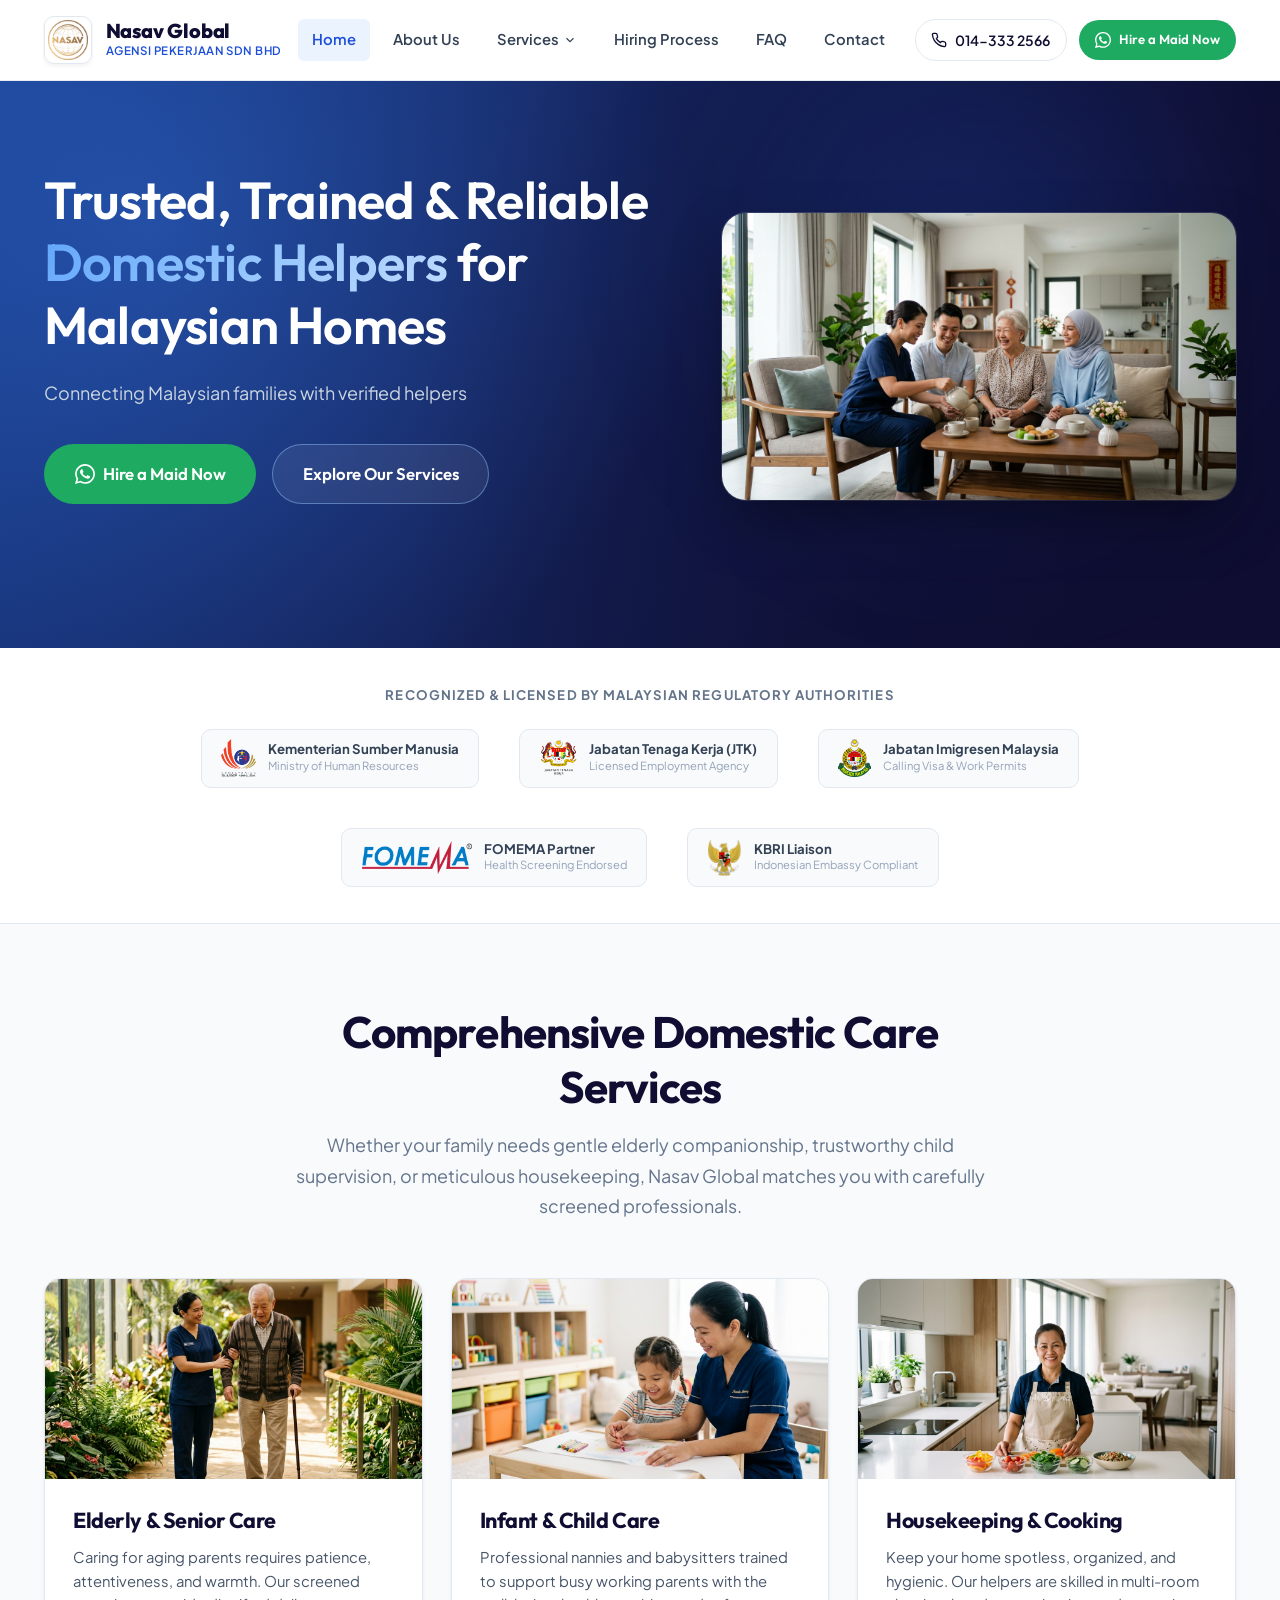
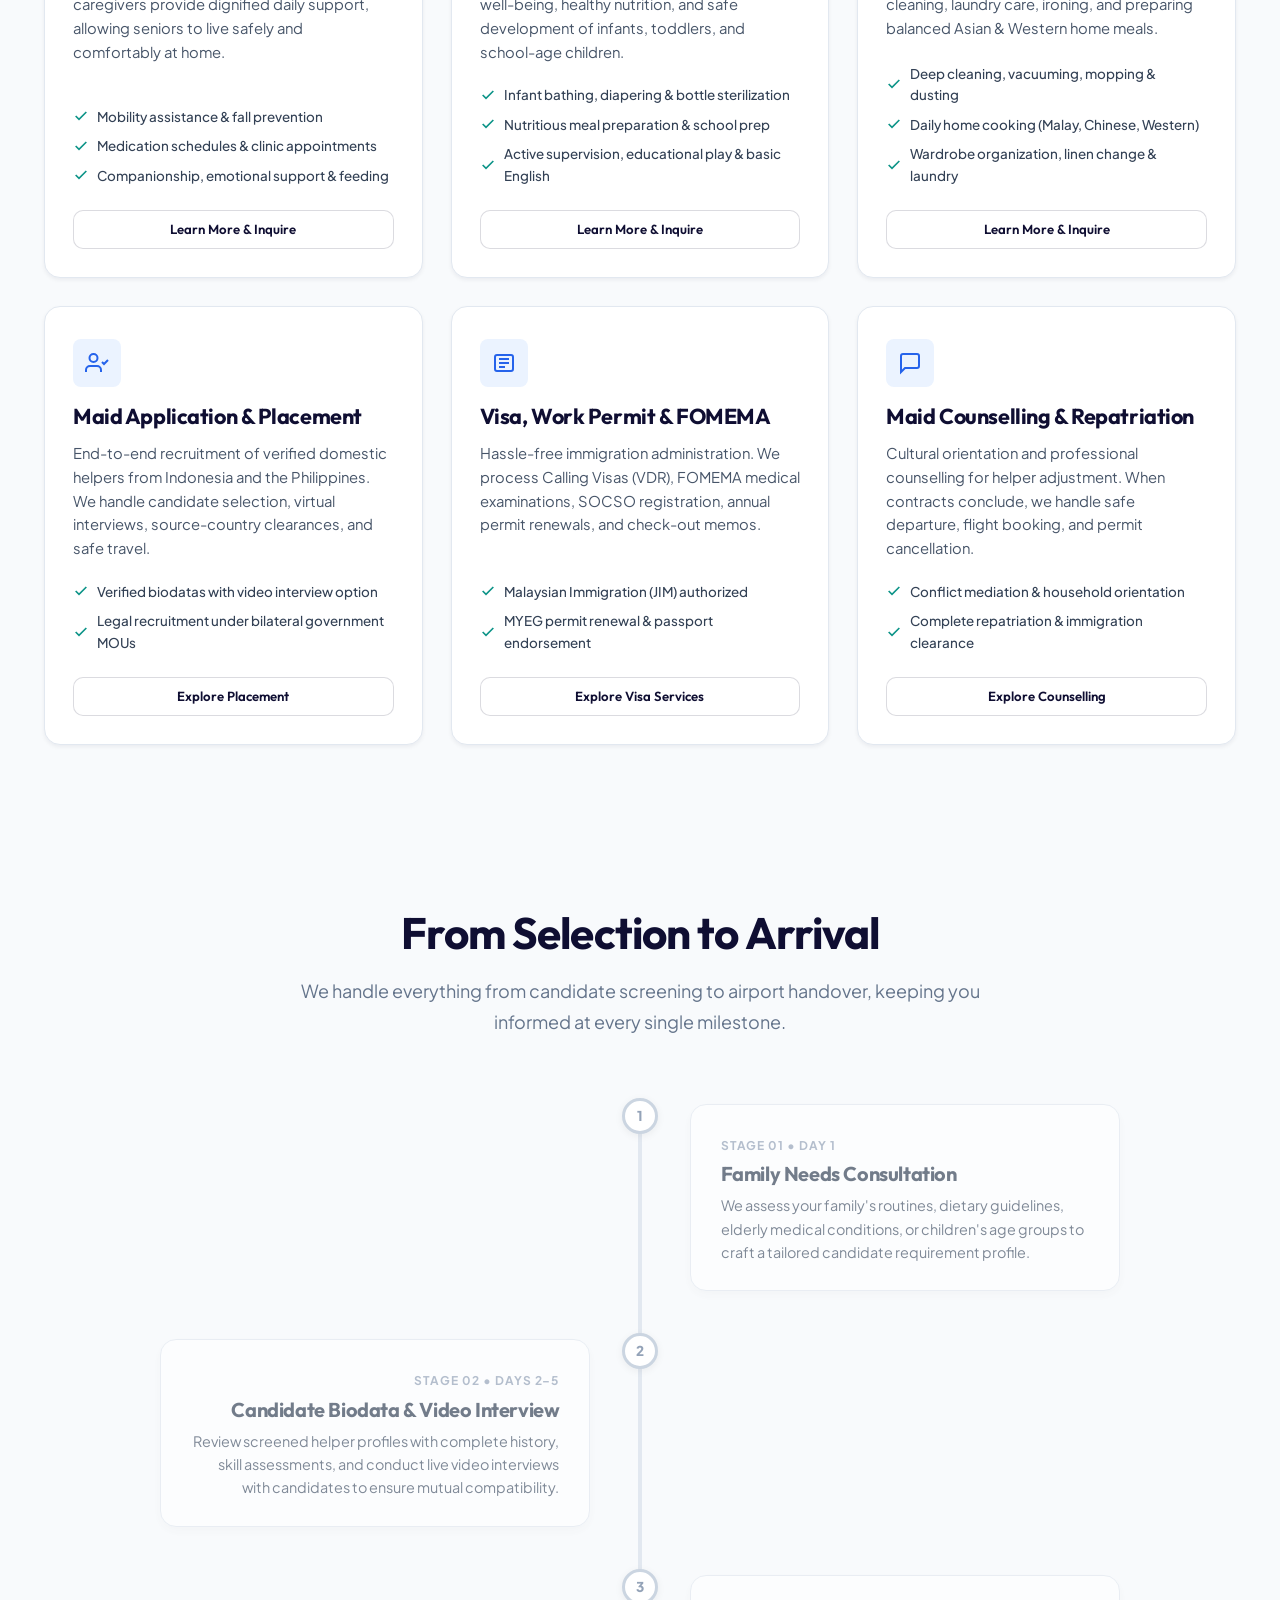
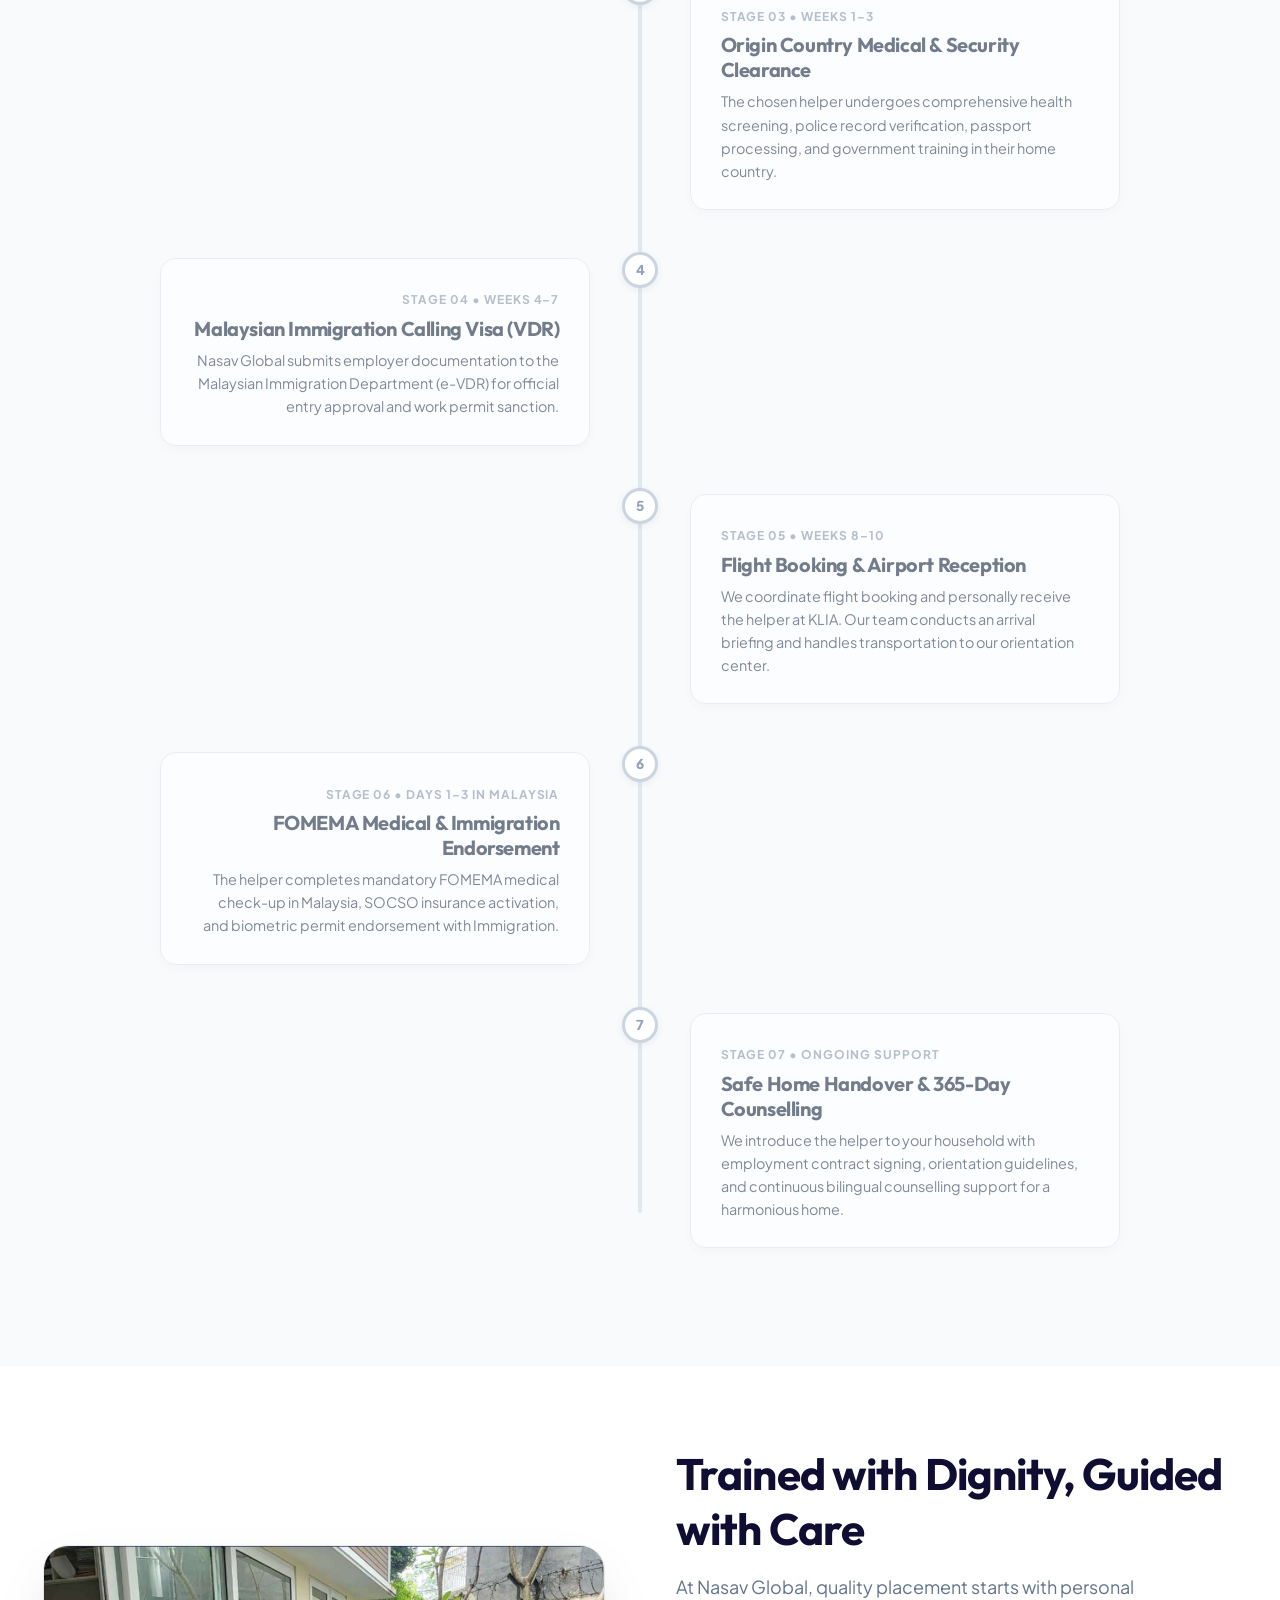
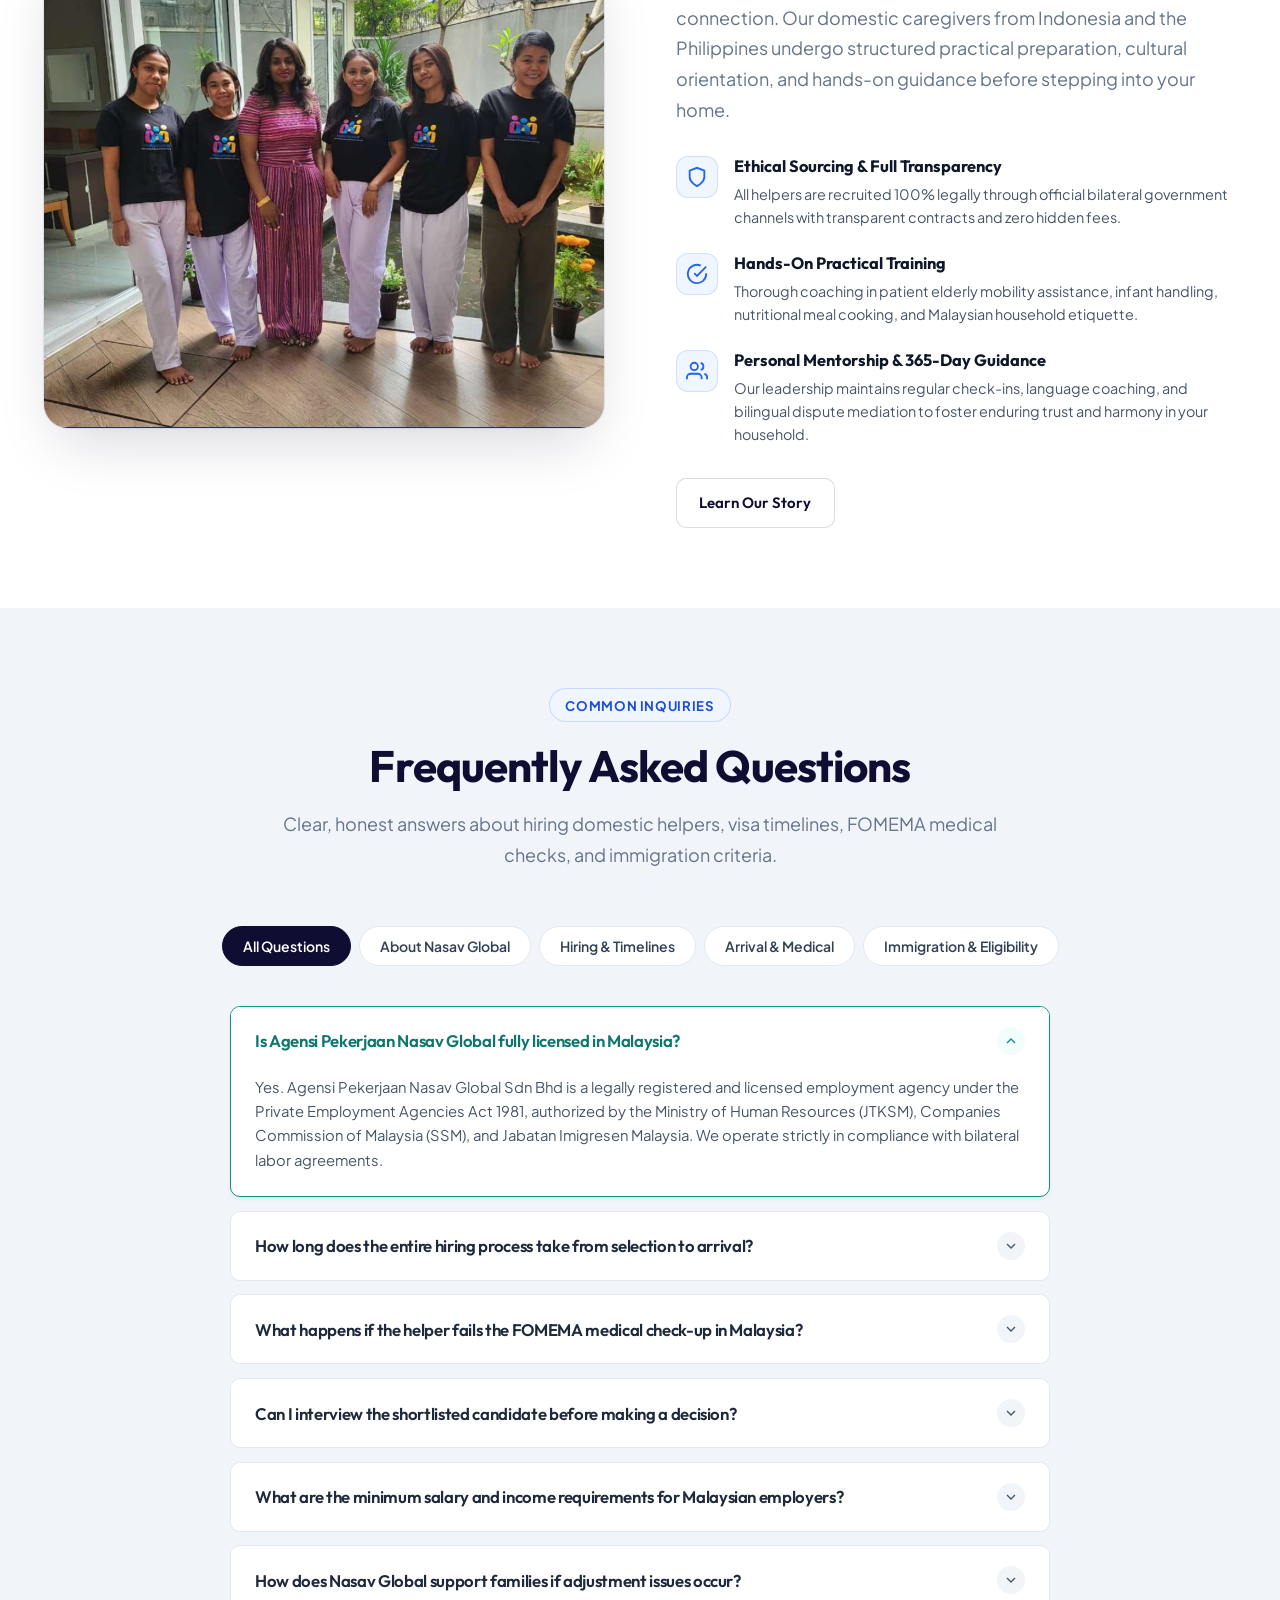
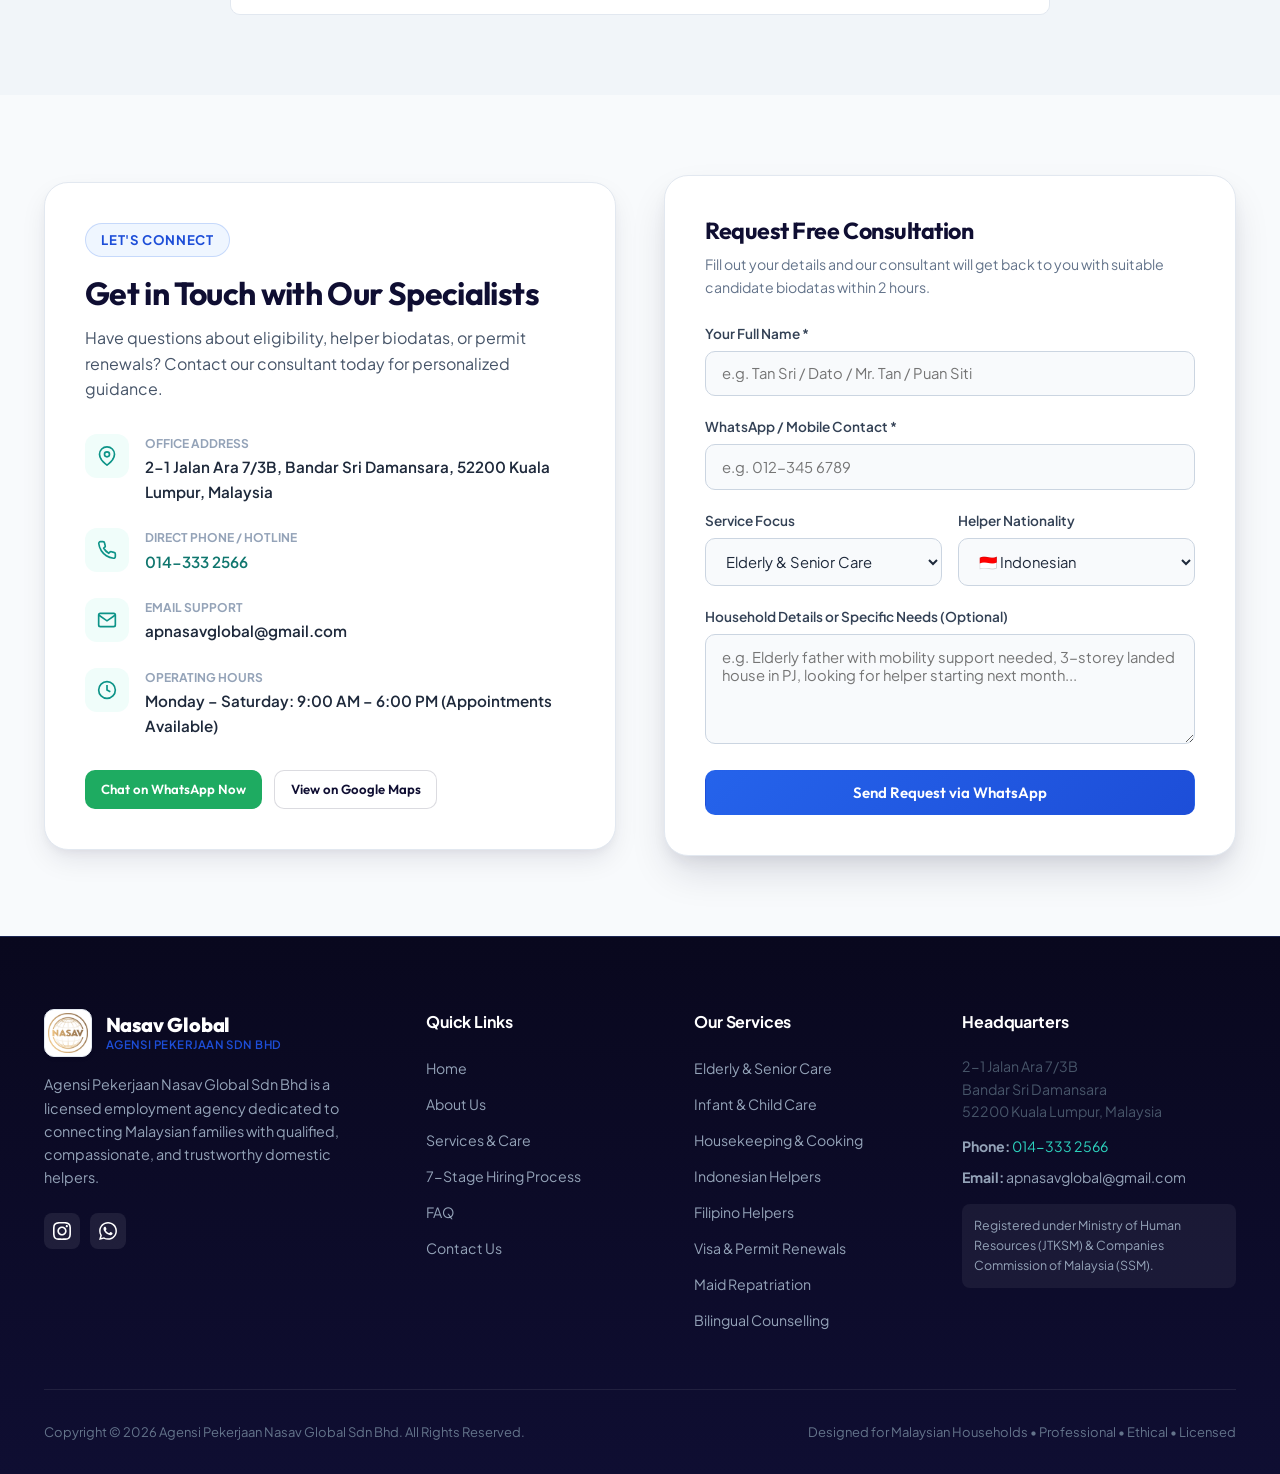
==== index.html @ a8ced011 "Update navbar hover state to light blue and remove quick finder widget" ====
<!DOCTYPE html>
<html lang="en">
<head>
  <meta charset="UTF-8">
  <meta name="viewport" content="width=device-width, initial-scale=1.0">
  <title>Agensi Pekerjaan Nasav Global | Licensed Maid & Domestic Care Agency Malaysia</title>
  <meta name="description" content="Agensi Pekerjaan Nasav Global Sdn Bhd is a licensed Malaysian employment agency connecting homes with vetted, trained Indonesian and Filipino domestic helpers. Specializing in elderly care, childcare, housekeeping, and complete immigration permits.">
  <meta name="keywords" content="maid agency malaysia, agensi pekerjaan kuala lumpur, hire maid malaysia, indonesian maid, filipino helper, elderly care maid, childcare nanny malaysia, fomema maid permit">
  <meta property="og:title" content="Agensi Pekerjaan Nasav Global | Licensed Domestic Helper Agency">
  <meta property="og:description" content="Connecting Malaysian families with trusted, vetted & caring domestic helpers. JTK & Immigration approved.">
  <meta property="og:image" content="assets/images/hero-caregiver.jpg">
  <meta property="og:type" content="website">
  
  <link rel="icon" type="image/png" href="assets/logos/favicon.png">
  <link rel="stylesheet" href="assets/css/styles.css">
</head>
<body>

  <!-- Main Navbar -->
  <header class="navbar-wrapper">
    <div class="container navbar">
      <a href="index.html" class="brand-logo" id="brandLogo">
        <img src="assets/logos/nasav-logo.png" alt="Agensi Pekerjaan Nasav Global Logo" class="brand-logo-img">
        <div class="brand-text">
          <span class="brand-name">Nasav Global</span>
          <span class="brand-sub">Agensi Pekerjaan Sdn Bhd</span>
        </div>
      </a>

      <!-- Desktop Nav Menu -->
      <nav>
        <ul class="nav-menu">
          <li><a href="index.html" class="nav-link active">Home</a></li>
          <li><a href="about.html" class="nav-link">About Us</a></li>
          <li class="nav-dropdown">
            <a href="services.html" class="nav-link">
              Services
              <svg width="14" height="14" viewBox="0 0 24 24" fill="none" stroke="currentColor" stroke-width="2"><path d="M6 9l6 6 6-6"/></svg>
            </a>
            <div class="dropdown-menu">
              <a href="services.html#elderly" class="dropdown-item">
                <div class="dropdown-icon-box">
                  <svg width="18" height="18" viewBox="0 0 24 24" fill="none" stroke="currentColor" stroke-width="2"><path d="M12 21.35l-1.45-1.32C5.4 15.36 2 12.28 2 8.5 2 5.42 4.42 3 7.5 3c1.74 0 3.41.81 4.5 2.09C13.09 3.81 14.76 3 16.5 3 19.58 3 22 5.42 22 8.5c0 3.78-3.4 6.86-8.55 11.54L12 21.35z"/></svg>
                </div>
                <div>
                  <div class="dropdown-title">Elderly & Senior Care</div>
                  <div class="dropdown-desc">Mobility support, medication reminders & companionship</div>
                </div>
              </a>
              <a href="services.html#childcare" class="dropdown-item">
                <div class="dropdown-icon-box">
                  <svg width="18" height="18" viewBox="0 0 24 24" fill="none" stroke="currentColor" stroke-width="2"><circle cx="12" cy="7" r="4"/><path d="M5.5 21v-2a6.5 6.5 0 0113 0v2"/></svg>
                </div>
                <div>
                  <div class="dropdown-title">Infant & Child Care</div>
                  <div class="dropdown-desc">Patient nannies, feeding routines & educational play</div>
                </div>
              </a>
              <a href="services.html#maid-placement" class="dropdown-item">
                <div class="dropdown-icon-box">
                  <svg width="18" height="18" viewBox="0 0 24 24" fill="none" stroke="currentColor" stroke-width="2"><path d="M3 9l9-7 9 7v11a2 2 0 01-2 2H5a2 2 0 01-2-2z"/><polyline points="9 22 9 12 15 12 15 22"/></svg>
                </div>
                <div>
                  <div class="dropdown-title">Domestic Helper Placement</div>
                  <div class="dropdown-desc">Trained Indonesian 🇮🇩 & Filipino 🇵🇭 helpers</div>
                </div>
              </a>
              <a href="services.html#housekeeping" class="dropdown-item">
                <div class="dropdown-icon-box">
                  <svg width="18" height="18" viewBox="0 0 24 24" fill="none" stroke="currentColor" stroke-width="2"><rect x="3" y="3" width="18" height="18" rx="2" ry="2"/><line x1="9" y1="3" x2="9" y2="21"/></svg>
                </div>
                <div>
                  <div class="dropdown-title">General Housekeeping & Cooking</div>
                  <div class="dropdown-desc">Home hygiene, meal preparation & daily upkeep</div>
                </div>
              </a>
              <a href="services.html#permits" class="dropdown-item">
                <div class="dropdown-icon-box">
                  <svg width="18" height="18" viewBox="0 0 24 24" fill="none" stroke="currentColor" stroke-width="2"><path d="M14 2H6a2 2 0 00-2 2v16a2 2 0 002 2h12a2 2 0 002-2V8z"/><polyline points="14 2 14 8 20 8"/><line x1="16" y1="13" x2="8" y2="13"/><line x1="16" y1="17" x2="8" y2="17"/></svg>
                </div>
                <div>
                  <div class="dropdown-title">Visa, Work Permit & FOMEMA</div>
                  <div class="dropdown-desc">Full legal processing, permit renewals & MYEG</div>
                </div>
              </a>
              <a href="services.html#repatriation" class="dropdown-item">
                <div class="dropdown-icon-box">
                  <svg width="18" height="18" viewBox="0 0 24 24" fill="none" stroke="currentColor" stroke-width="2"><circle cx="12" cy="12" r="10"/><path d="M8 12h8"/><path d="M12 8l4 4-4 4"/></svg>
                </div>
                <div>
                  <div class="dropdown-title">Counselling & Repatriation</div>
                  <div class="dropdown-desc">Home conflict resolution, departure & airport clearance</div>
                </div>
              </a>
            </div>
          </li>
          <li><a href="index.html#timelineSection" class="nav-link">Hiring Process</a></li>
          <li><a href="faq.html" class="nav-link">FAQ</a></li>
          <li><a href="contact.html" class="nav-link">Contact</a></li>
        </ul>
      </nav>

      <!-- Action Buttons -->
      <div class="navbar-actions">
        <a href="tel:014-3332566" class="phone-quick-btn">
          <svg width="16" height="16" viewBox="0 0 24 24" fill="none" stroke="currentColor" stroke-width="2"><path d="M22 16.92v3a2 2 0 01-2.18 2 19.79 19.79 0 01-8.63-3.07 19.5 19.5 0 01-6-6 19.79 19.79 0 01-3.07-8.67A2 2 0 014.11 2h3a2 2 0 012 1.72 12.84 12.84 0 00.7 2.81 2 2 0 01-.45 2.11L8.09 9.91a16 16 0 006 6l1.27-1.27a2 2 0 012.11-.45 12.84 12.84 0 002.81.7A2 2 0 0122 16.92z"/></svg>
          <span>014-333 2566</span>
        </a>
        <a href="https://wa.me/60143332566?text=Hello%20Nasav%20Global,%20I%20would%20like%20to%20inquire%20about%20hiring%20a%20domestic%20helper" target="_blank" class="btn btn-whatsapp btn-sm btn-pill" id="navHireBtn">
          <svg width="16" height="16" fill="currentColor" viewBox="0 0 24 24"><path d="M.057 24l1.687-6.163c-1.041-1.804-1.588-3.849-1.587-5.946.003-6.556 5.338-11.891 11.893-11.891 3.181.001 6.167 1.24 8.413 3.488 2.245 2.248 3.481 5.236 3.48 8.414-.003 6.557-5.338 11.892-11.893 11.892-1.99-.001-3.951-.5-5.688-1.448l-6.305 1.654zm6.597-3.807c1.676.995 3.276 1.591 5.392 1.592 5.448 0 9.886-4.434 9.889-9.885.002-5.462-4.415-9.89-9.881-9.892-5.452 0-9.887 4.434-9.889 9.884-.001 2.225.651 3.891 1.746 5.634l-.999 3.648 3.742-.981zm11.387-5.464c-.074-.124-.272-.198-.57-.347-.297-.149-1.758-.868-2.031-.967-.272-.099-.47-.149-.669.149-.198.297-.768.967-.941 1.165-.173.198-.347.223-.644.074-.297-.149-1.255-.462-2.39-1.475-.883-.788-1.48-1.761-1.653-2.059-.173-.297-.018-.458.13-.606.134-.133.297-.347.446-.521.151-.172.2-.296.3-.495.099-.198.05-.372-.025-.521-.075-.148-.669-1.611-.916-2.206-.242-.579-.487-.501-.669-.51l-.57-.01c-.198 0-.52.074-.792.372s-1.04 1.016-1.04 2.479 1.065 2.876 1.213 3.074c.149.198 2.095 3.2 5.076 4.487.709.306 1.263.489 1.694.626.712.226 1.36.194 1.872.118.571-.085 1.758-.719 2.006-1.413.248-.695.248-1.29.173-1.414z"/></svg>
          <span>Hire a Maid Now</span>
        </a>
        <button class="mobile-toggle" id="mobileToggleBtn" aria-label="Toggle navigation menu">
          <svg width="22" height="22" viewBox="0 0 24 24" fill="none" stroke="currentColor" stroke-width="2"><line x1="3" y1="12" x2="21" y2="12"></line><line x1="3" y1="6" x2="21" y2="6"></line><line x1="3" y1="18" x2="21" y2="18"></line></svg>
        </button>
      </div>
    </div>
  </header>

  <!-- Mobile Drawer Navigation -->
  <div class="modal-overlay" id="mobileNav">
    <div class="modal-content" style="max-width: 320px; height: 100vh; max-height: 100vh; border-radius: 0; margin-left: auto; padding: 1.5rem;">
      <div style="display: flex; justify-content: space-between; align-items: center; margin-bottom: 2rem;">
        <div class="brand-text">
          <span class="brand-name">Nasav Global</span>
          <span class="brand-sub">Licensed Maid Agency</span>
        </div>
        <button class="modal-close" id="mobileNavClose">&times;</button>
      </div>
      <ul style="list-style: none; display: flex; flex-direction: column; gap: 1rem; font-size: 1.05rem; font-weight: 600;">
        <li><a href="index.html" style="color: var(--primary-navy);">Home</a></li>
        <li><a href="about.html">About Us</a></li>
        <li><a href="services.html">Services & Specialities</a></li>
        <li><a href="#timelineSection">7-Stage Hiring Process</a></li>
        <li><a href="faq.html">FAQ Knowledge Base</a></li>
        <li><a href="contact.html">Contact Us</a></li>
      </ul>
      <div style="margin-top: 2.5rem; display: flex; flex-direction: column; gap: 0.75rem;">
        <a href="https://wa.me/60143332566" target="_blank" class="btn btn-whatsapp" style="width: 100%;">
          Chat on WhatsApp
        </a>
        <a href="tel:0143332566" class="btn btn-secondary" style="width: 100%;">
          Call: 014-333 2566
        </a>
      </div>
    </div>
  </div>

  <main>
    <!-- Hero Section -->
    <section class="hero">
      <div class="hero-glow"></div>
      <div class="container hero-grid">
        <div class="hero-content">
          <h1 class="hero-title">
            Trusted, Trained & Reliable <span class="highlight">Domestic Helpers</span> for Malaysian Homes
          </h1>

          <p class="hero-desc">
            Connecting Malaysian families with verified helpers
          </p>

          <div class="hero-cta-group">
            <a href="https://wa.me/60143332566?text=Hello%2C%20I%20am%20interested%20in%20hiring%20a%20maid%20through%20Nasav%20Global!" target="_blank" class="btn btn-whatsapp btn-lg btn-pill" id="heroHireBtn">
              <svg width="20" height="20" fill="currentColor" viewBox="0 0 24 24"><path d="M.057 24l1.687-6.163c-1.041-1.804-1.588-3.849-1.587-5.946.003-6.556 5.338-11.891 11.893-11.891 3.181.001 6.167 1.24 8.413 3.488 2.245 2.248 3.481 5.236 3.48 8.414-.003 6.557-5.338 11.892-11.893 11.892-1.99-.001-3.951-.5-5.688-1.448l-6.305 1.654zm6.597-3.807c1.676.995 3.276 1.591 5.392 1.592 5.448 0 9.886-4.434 9.889-9.885.002-5.462-4.415-9.89-9.881-9.892-5.452 0-9.887 4.434-9.889 9.884-.001 2.225.651 3.891 1.746 5.634l-.999 3.648 3.742-.981zm11.387-5.464c-.074-.124-.272-.198-.57-.347-.297-.149-1.758-.868-2.031-.967-.272-.099-.47-.149-.669.149-.198.297-.768.967-.941 1.165-.173.198-.347.223-.644.074-.297-.149-1.255-.462-2.39-1.475-.883-.788-1.48-1.761-1.653-2.059-.173-.297-.018-.458.13-.606.134-.133.297-.347.446-.521.151-.172.2-.296.3-.495.099-.198.05-.372-.025-.521-.075-.148-.669-1.611-.916-2.206-.242-.579-.487-.501-.669-.51l-.57-.01c-.198 0-.52.074-.792.372s-1.04 1.016-1.04 2.479 1.065 2.876 1.213 3.074c.149.198 2.095 3.2 5.076 4.487.709.306 1.263.489 1.694.626.712.226 1.36.194 1.872.118.571-.085 1.758-.719 2.006-1.413.248-.695.248-1.29.173-1.414z"/></svg>
              <span>Hire a Maid Now</span>
            </a>
            <a href="#servicesSection" class="btn btn-outline-white btn-lg btn-pill">
              Explore Our Services
            </a>
          </div>


        </div>

        <!-- Hero Visual Media -->
        <div class="hero-visual-card">

          <!-- Main Hero Image -->
          <div class="hero-image-wrapper">
            <img src="assets/images/hero-caregiver.jpg" alt="Compassionate Caregiver with Family in Malaysia" loading="eager">
          </div>

        </div>
      </div>
    </section>



    <!-- Official Licenses & Government Accreditations Trust Bar -->
    <section class="trust-bar">
      <div class="container">
        <div class="trust-title">Recognized & Licensed by Malaysian Regulatory Authorities</div>
        <div class="trust-logos">
          <div class="trust-logo-card">
            <img src="assets/logos/ksm.png" alt="Kementerian Sumber Manusia Malaysia">
            <div>
              <div class="trust-logo-label">Kementerian Sumber Manusia</div>
              <div class="trust-logo-sub">Ministry of Human Resources</div>
            </div>
          </div>

          <div class="trust-logo-card">
            <img src="assets/logos/jtk-labour.png" alt="Jabatan Tenaga Kerja Semenanjung Malaysia">
            <div>
              <div class="trust-logo-label">Jabatan Tenaga Kerja (JTK)</div>
              <div class="trust-logo-sub">Licensed Employment Agency</div>
            </div>
          </div>

          <div class="trust-logo-card">
            <img src="assets/logos/immigration.png" alt="Jabatan Imigresen Malaysia">
            <div>
              <div class="trust-logo-label">Jabatan Imigresen Malaysia</div>
              <div class="trust-logo-sub">Calling Visa & Work Permits</div>
            </div>
          </div>

          <div class="trust-logo-card">
            <img src="assets/logos/fomema.png" alt="FOMEMA Medical Screening">
            <div>
              <div class="trust-logo-label">FOMEMA Partner</div>
              <div class="trust-logo-sub">Health Screening Endorsed</div>
            </div>
          </div>

          <div class="trust-logo-card">
            <img src="assets/logos/indonesia-embassy.png" alt="Kedutaan Besar Republik Indonesia KBRI">
            <div>
              <div class="trust-logo-label">KBRI Liaison</div>
              <div class="trust-logo-sub">Indonesian Embassy Compliant</div>
            </div>
          </div>
        </div>
      </div>
    </section>

    <!-- Services Section -->
    <section class="section" id="servicesSection">
      <div class="container">
        <div class="section-header">
          <h2 class="section-title">Comprehensive Domestic Care Services</h2>
          <p class="section-subtitle">
            Whether your family needs gentle elderly companionship, trustworthy child supervision, or meticulous housekeeping, Nasav Global matches you with carefully screened professionals.
          </p>
        </div>

        <div class="services-grid">
          <!-- Service 1: Elderly Care -->
          <div class="service-card">
            <div class="service-card-media">
              <img src="assets/images/service-elderly.jpg" alt="Elderly and Senior Care in Malaysia" loading="lazy">
            </div>
            <div class="service-card-body">
              <h3 class="service-card-title">Elderly & Senior Care</h3>
              <p class="service-card-text">
                Caring for aging parents requires patience, attentiveness, and warmth. Our screened caregivers provide dignified daily support, allowing seniors to live safely and comfortably at home.
              </p>
              <ul class="service-checklist">
                <li class="service-check-item">
                  <svg viewBox="0 0 24 24" fill="none" stroke="currentColor" stroke-width="2.5"><polyline points="20 6 9 17 4 12"/></svg>
                  Mobility assistance & fall prevention
                </li>
                <li class="service-check-item">
                  <svg viewBox="0 0 24 24" fill="none" stroke="currentColor" stroke-width="2.5"><polyline points="20 6 9 17 4 12"/></svg>
                  Medication schedules & clinic appointments
                </li>
                <li class="service-check-item">
                  <svg viewBox="0 0 24 24" fill="none" stroke="currentColor" stroke-width="2.5"><polyline points="20 6 9 17 4 12"/></svg>
                  Companionship, emotional support & feeding
                </li>
              </ul>
              <a href="services.html#elderly" class="btn btn-secondary btn-sm" style="margin-top: auto;">Learn More & Inquire</a>
            </div>
          </div>

          <!-- Service 2: Child Care -->
          <div class="service-card">
            <div class="service-card-media">
              <img src="assets/images/service-childcare.jpg" alt="Child Care and Nanny Services" loading="lazy">
            </div>
            <div class="service-card-body">
              <h3 class="service-card-title">Infant & Child Care</h3>
              <p class="service-card-text">
                Professional nannies and babysitters trained to support busy working parents with the well-being, healthy nutrition, and safe development of infants, toddlers, and school-age children.
              </p>
              <ul class="service-checklist">
                <li class="service-check-item">
                  <svg viewBox="0 0 24 24" fill="none" stroke="currentColor" stroke-width="2.5"><polyline points="20 6 9 17 4 12"/></svg>
                  Infant bathing, diapering & bottle sterilization
                </li>
                <li class="service-check-item">
                  <svg viewBox="0 0 24 24" fill="none" stroke="currentColor" stroke-width="2.5"><polyline points="20 6 9 17 4 12"/></svg>
                  Nutritious meal preparation & school prep
                </li>
                <li class="service-check-item">
                  <svg viewBox="0 0 24 24" fill="none" stroke="currentColor" stroke-width="2.5"><polyline points="20 6 9 17 4 12"/></svg>
                  Active supervision, educational play & basic English
                </li>
              </ul>
              <a href="services.html#childcare" class="btn btn-secondary btn-sm" style="margin-top: auto;">Learn More & Inquire</a>
            </div>
          </div>

          <!-- Service 3: Housekeeping & Cooking -->
          <div class="service-card">
            <div class="service-card-media">
              <img src="assets/images/service-housekeeping.jpg" alt="Housekeeping and Cooking Services" loading="lazy">
            </div>
            <div class="service-card-body">
              <h3 class="service-card-title">Housekeeping & Cooking</h3>
              <p class="service-card-text">
                Keep your home spotless, organized, and hygienic. Our helpers are skilled in multi-room cleaning, laundry care, ironing, and preparing balanced Asian & Western home meals.
              </p>
              <ul class="service-checklist">
                <li class="service-check-item">
                  <svg viewBox="0 0 24 24" fill="none" stroke="currentColor" stroke-width="2.5"><polyline points="20 6 9 17 4 12"/></svg>
                  Deep cleaning, vacuuming, mopping & dusting
                </li>
                <li class="service-check-item">
                  <svg viewBox="0 0 24 24" fill="none" stroke="currentColor" stroke-width="2.5"><polyline points="20 6 9 17 4 12"/></svg>
                  Daily home cooking (Malay, Chinese, Western)
                </li>
                <li class="service-check-item">
                  <svg viewBox="0 0 24 24" fill="none" stroke="currentColor" stroke-width="2.5"><polyline points="20 6 9 17 4 12"/></svg>
                  Wardrobe organization, linen change & laundry
                </li>
              </ul>
              <a href="services.html#housekeeping" class="btn btn-secondary btn-sm" style="margin-top: auto;">Learn More & Inquire</a>
            </div>
          </div>

          <!-- Service 4: Application & Placement -->
          <div class="service-card">
            <div class="service-card-body" style="padding-top: 2rem;">
              <div class="dropdown-icon-box" style="margin-bottom: 1rem; width: 48px; height: 48px;">
                <svg width="24" height="24" viewBox="0 0 24 24" fill="none" stroke="currentColor" stroke-width="2"><path d="M16 21v-2a4 4 0 00-4-4H5a4 4 0 00-4 4v2"/><circle cx="8.5" cy="7" r="4"/><polyline points="17 11 19 13 23 9"/></svg>
              </div>
              <h3 class="service-card-title">Maid Application & Placement</h3>
              <p class="service-card-text">
                End-to-end recruitment of verified domestic helpers from Indonesia and the Philippines. We handle candidate selection, virtual interviews, source-country clearances, and safe travel.
              </p>
              <ul class="service-checklist">
                <li class="service-check-item">
                  <svg viewBox="0 0 24 24" fill="none" stroke="currentColor" stroke-width="2.5"><polyline points="20 6 9 17 4 12"/></svg>
                  Verified biodatas with video interview option
                </li>
                <li class="service-check-item">
                  <svg viewBox="0 0 24 24" fill="none" stroke="currentColor" stroke-width="2.5"><polyline points="20 6 9 17 4 12"/></svg>
                  Legal recruitment under bilateral government MOUs
                </li>
              </ul>
              <a href="services.html#placement" class="btn btn-secondary btn-sm" style="margin-top: auto;">Explore Placement</a>
            </div>
          </div>

          <!-- Service 5: Visa & Permit Management -->
          <div class="service-card">
            <div class="service-card-body" style="padding-top: 2rem;">
              <div class="dropdown-icon-box" style="margin-bottom: 1rem; width: 48px; height: 48px;">
                <svg width="24" height="24" viewBox="0 0 24 24" fill="none" stroke="currentColor" stroke-width="2"><rect x="3" y="4" width="18" height="16" rx="2"/><path d="M7 8h10"/><path d="M7 12h10"/><path d="M7 16h6"/></svg>
              </div>
              <h3 class="service-card-title">Visa, Work Permit & FOMEMA</h3>
              <p class="service-card-text">
                Hassle-free immigration administration. We process Calling Visas (VDR), FOMEMA medical examinations, SOCSO registration, annual permit renewals, and check-out memos.
              </p>
              <ul class="service-checklist">
                <li class="service-check-item">
                  <svg viewBox="0 0 24 24" fill="none" stroke="currentColor" stroke-width="2.5"><polyline points="20 6 9 17 4 12"/></svg>
                  Malaysian Immigration (JIM) authorized
                </li>
                <li class="service-check-item">
                  <svg viewBox="0 0 24 24" fill="none" stroke="currentColor" stroke-width="2.5"><polyline points="20 6 9 17 4 12"/></svg>
                  MYEG permit renewal & passport endorsement
                </li>
              </ul>
              <a href="services.html#permits" class="btn btn-secondary btn-sm" style="margin-top: auto;">Explore Visa Services</a>
            </div>
          </div>

          <!-- Service 6: Counselling & Repatriation -->
          <div class="service-card">
            <div class="service-card-body" style="padding-top: 2rem;">
              <div class="dropdown-icon-box" style="margin-bottom: 1rem; width: 48px; height: 48px;">
                <svg width="24" height="24" viewBox="0 0 24 24" fill="none" stroke="currentColor" stroke-width="2"><path d="M21 15a2 2 0 01-2 2H7l-4 4V5a2 2 0 012-2h14a2 2 0 012 2z"/></svg>
              </div>
              <h3 class="service-card-title">Maid Counselling & Repatriation</h3>
              <p class="service-card-text">
                Cultural orientation and professional counselling for helper adjustment. When contracts conclude, we handle safe departure, flight booking, and permit cancellation.
              </p>
              <ul class="service-checklist">
                <li class="service-check-item">
                  <svg viewBox="0 0 24 24" fill="none" stroke="currentColor" stroke-width="2.5"><polyline points="20 6 9 17 4 12"/></svg>
                  Conflict mediation & household orientation
                </li>
                <li class="service-check-item">
                  <svg viewBox="0 0 24 24" fill="none" stroke="currentColor" stroke-width="2.5"><polyline points="20 6 9 17 4 12"/></svg>
                  Complete repatriation & immigration clearance
                </li>
              </ul>
              <a href="services.html#repatriation" class="btn btn-secondary btn-sm" style="margin-top: auto;">Explore Counselling</a>
            </div>
          </div>
        </div>
      </div>
    </section>

    <!-- 7-Stage Hiring Process Timeline -->
    <section class="section" id="timelineSection">
      <div class="container">
        <div class="section-header">
          <h2 class="section-title">From Selection to Arrival</h2>
          <p class="section-subtitle">
            We handle everything from candidate screening to airport handover, keeping you informed at every single milestone.
          </p>
        </div>

        <div class="timeline-container">
          <div class="timeline-track">
            <div class="timeline-progress-bar" id="timelineProgressBar"></div>
          </div>

          <!-- Step 1 -->
          <div class="timeline-step" data-stage="1">
            <div class="timeline-node">1</div>
            <div class="timeline-card">
              <div class="timeline-phase">Stage 01 • Day 1</div>
              <h3 class="timeline-title">Family Needs Consultation</h3>
              <p class="timeline-desc">
                We assess your family's routines, dietary guidelines, elderly medical conditions, or children's age groups to craft a tailored candidate requirement profile.
              </p>
            </div>
          </div>

          <!-- Step 2 -->
          <div class="timeline-step" data-stage="2">
            <div class="timeline-node">2</div>
            <div class="timeline-card">
              <div class="timeline-phase">Stage 02 • Days 2–5</div>
              <h3 class="timeline-title">Candidate Biodata & Video Interview</h3>
              <p class="timeline-desc">
                Review screened helper profiles with complete history, skill assessments, and conduct live video interviews with candidates to ensure mutual compatibility.
              </p>
            </div>
          </div>

          <!-- Step 3 -->
          <div class="timeline-step" data-stage="3">
            <div class="timeline-node">3</div>
            <div class="timeline-card">
              <div class="timeline-phase">Stage 03 • Weeks 1–3</div>
              <h3 class="timeline-title">Origin Country Medical & Security Clearance</h3>
              <p class="timeline-desc">
                The chosen helper undergoes comprehensive health screening, police record verification, passport processing, and government training in their home country.
              </p>
            </div>
          </div>

          <!-- Step 4 -->
          <div class="timeline-step" data-stage="4">
            <div class="timeline-node">4</div>
            <div class="timeline-card">
              <div class="timeline-phase">Stage 04 • Weeks 4–7</div>
              <h3 class="timeline-title">Malaysian Immigration Calling Visa (VDR)</h3>
              <p class="timeline-desc">
                Nasav Global submits employer documentation to the Malaysian Immigration Department (e-VDR) for official entry approval and work permit sanction.
              </p>
            </div>
          </div>

          <!-- Step 5 -->
          <div class="timeline-step" data-stage="5">
            <div class="timeline-node">5</div>
            <div class="timeline-card">
              <div class="timeline-phase">Stage 05 • Weeks 8–10</div>
              <h3 class="timeline-title">Flight Booking & Airport Reception</h3>
              <p class="timeline-desc">
                We coordinate flight booking and personally receive the helper at KLIA. Our team conducts an arrival briefing and handles transportation to our orientation center.
              </p>
            </div>
          </div>

          <!-- Step 6 -->
          <div class="timeline-step" data-stage="6">
            <div class="timeline-node">6</div>
            <div class="timeline-card">
              <div class="timeline-phase">Stage 06 • Days 1–3 in Malaysia</div>
              <h3 class="timeline-title">FOMEMA Medical & Immigration Endorsement</h3>
              <p class="timeline-desc">
                The helper completes mandatory FOMEMA medical check-up in Malaysia, SOCSO insurance activation, and biometric permit endorsement with Immigration.
              </p>
            </div>
          </div>

          <!-- Step 7 -->
          <div class="timeline-step" data-stage="7">
            <div class="timeline-node">7</div>
            <div class="timeline-card">
              <div class="timeline-phase">Stage 07 • Ongoing Support</div>
              <h3 class="timeline-title">Safe Home Handover & 365-Day Counselling</h3>
              <p class="timeline-desc">
                We introduce the helper to your household with employment contract signing, orientation guidelines, and continuous bilingual counselling support for a harmonious home.
              </p>
            </div>
          </div>
        </div>
      </div>
    </section>



    <!-- ==========================================
         TESTIMONIALS / REVIEWS SECTION (TEMPORARILY REMOVED)
         Remove surrounding comment markers to restore.
    ========================================== -->
    <!--
    <section class="section">
      <div class="container">
        <div class="section-header">
          <span class="badge-tag">Trusted by Families</span>
          <h2 class="section-title">What Malaysian Employers Say</h2>
          <p class="section-subtitle">
            Real experiences from households across Kuala Lumpur, Selangor, Penang, and Johor.
          </p>
        </div>

        <div class="testimonials-grid">
          [Review 1]
          <div class="testimonial-card">
            <div>
              <div class="testimonial-stars">★★★★★</div>
              <p class="testimonial-text">
                "We were desperately looking for a trained caregiver for my 82-year-old mother recovering from a stroke. Nasav Global matched us with Nurul, who has been an absolute angel. Attentive, patient with medication, and so respectful. The whole immigration paperwork was handled seamlessly without stress."
              </p>
            </div>
            <div class="testimonial-author">
              <div class="author-avatar">DL</div>
              <div class="author-info">
                <div class="author-name">Datin Lilian Tan</div>
                <div class="author-role">Damansara Heights, Kuala Lumpur</div>
              </div>
            </div>
          </div>

          [Review 2]
          <div class="testimonial-card">
            <div>
              <div class="testimonial-stars">★★★★★</div>
              <p class="testimonial-text">
                "As working parents with two energetic toddlers, safety and English communication were our top priorities. Maria from the Philippines has been exceptional. She communicates clearly, organizes educational games, and prepares healthy meals. Highly recommend Nasav Global's ethical service!"
              </p>
            </div>
            <div class="testimonial-author">
              <div class="author-avatar">AZ</div>
              <div class="author-info">
                <div class="author-name">Azlan & Farah</div>
                <div class="author-role">Subang Jaya, Selangor</div>
              </div>
            </div>
          </div>

          [Review 3]
          <div class="testimonial-card">
            <div>
              <div class="testimonial-stars">★★★★★</div>
              <p class="testimonial-text">
                "Having been burned by unlicensed agents previously who vanished after taking a deposit, dealing with Nasav Global was a breath of fresh air. Complete transparency in the fees, official JTK agreement, and our helper arrived on schedule in 9 weeks. Superb professionalism."
              </p>
            </div>
            <div class="testimonial-author">
              <div class="author-avatar">KC</div>
              <div class="author-info">
                <div class="author-name">Dr. Kenneth Chia</div>
                <div class="author-role">Mont Kiara, Kuala Lumpur</div>
              </div>
            </div>
          </div>
        </div>
      </div>
    </section>
    -->

    <!-- Caregiver Team & Training Showcase Section -->
    <section class="section team-showcase-section" id="caregiverTeamSection">
      <div class="container">
        <div class="team-showcase-grid">
          <div class="team-showcase-media">
            <div class="team-image-frame">
              <img src="assets/images/team-caregivers.jpg" alt="Agensi Pekerjaan Nasav Global Caregivers and Training Leadership Team" loading="lazy">
            </div>
          </div>

          <div class="team-showcase-content">
            <h2 class="section-title" style="text-align: left; margin-bottom: 1rem;">Trained with Dignity, Guided with Care</h2>
            <p class="section-subtitle" style="text-align: left; margin: 0 0 1.5rem 0;">
              At Nasav Global, quality placement starts with personal connection. Our domestic caregivers from Indonesia and the Philippines undergo structured practical preparation, cultural orientation, and hands-on guidance before stepping into your home.
            </p>

            <div class="team-features-list">
              <div class="team-feature-item">
                <div class="team-feature-icon">
                  <svg width="22" height="22" viewBox="0 0 24 24" fill="none" stroke="currentColor" stroke-width="2"><path d="M12 22s8-4 8-10V5l-8-3-8 3v7c0 6 8 10 8 10z"/></svg>
                </div>
                <div>
                  <div class="team-feature-title">Ethical Sourcing & Full Transparency</div>
                  <div class="team-feature-desc">All helpers are recruited 100% legally through official bilateral government channels with transparent contracts and zero hidden fees.</div>
                </div>
              </div>

              <div class="team-feature-item">
                <div class="team-feature-icon">
                  <svg width="22" height="22" viewBox="0 0 24 24" fill="none" stroke="currentColor" stroke-width="2"><path d="M22 11.08V12a10 10 0 1 1-5.93-9.14"/><polyline points="22 4 12 14.01 9 11.01"/></svg>
                </div>
                <div>
                  <div class="team-feature-title">Hands-On Practical Training</div>
                  <div class="team-feature-desc">Thorough coaching in patient elderly mobility assistance, infant handling, nutritional meal cooking, and Malaysian household etiquette.</div>
                </div>
              </div>

              <div class="team-feature-item">
                <div class="team-feature-icon">
                  <svg width="22" height="22" viewBox="0 0 24 24" fill="none" stroke="currentColor" stroke-width="2"><path d="M17 21v-2a4 4 0 0 0-4-4H5a4 4 0 0 0-4 4v2"/><circle cx="9" cy="7" r="4"/><path d="M23 21v-2a4 4 0 0 0-3-3.87"/><path d="M16 3.13a4 4 0 0 1 0 7.75"/></svg>
                </div>
                <div>
                  <div class="team-feature-title">Personal Mentorship & 365-Day Guidance</div>
                  <div class="team-feature-desc">Our leadership maintains regular check-ins, language coaching, and bilingual dispute mediation to foster enduring trust and harmony in your household.</div>
                </div>
              </div>
            </div>

            <div style="display: flex; flex-wrap: wrap; gap: 1rem; align-items: center;">
              <a href="about.html" class="btn btn-secondary">Learn Our Story</a>
            </div>
          </div>
        </div>
      </div>
    </section>

    <!-- FAQ Section -->
    <section class="section section-soft" id="faqSection">
      <div class="container">
        <div class="section-header">
          <span class="badge-tag">Common Inquiries</span>
          <h2 class="section-title">Frequently Asked Questions</h2>
          <p class="section-subtitle">
            Clear, honest answers about hiring domestic helpers, visa timelines, FOMEMA medical checks, and immigration criteria.
          </p>
        </div>

        <!-- FAQ Categories -->
        <div class="faq-tabs">
          <button class="faq-tab-btn active" data-category="all">All Questions</button>
          <button class="faq-tab-btn" data-category="agency">About Nasav Global</button>
          <button class="faq-tab-btn" data-category="process">Hiring & Timelines</button>
          <button class="faq-tab-btn" data-category="arrival">Arrival & Medical</button>
          <button class="faq-tab-btn" data-category="immigration">Immigration & Eligibility</button>
        </div>

        <!-- Accordions -->
        <div class="accordion-group">
          <!-- Q1 -->
          <div class="accordion-item active faq-item-entry" data-faq-cat="agency">
            <div class="accordion-header">
              <h3>Is Agensi Pekerjaan Nasav Global fully licensed in Malaysia?</h3>
              <div class="accordion-icon">
                <svg width="16" height="16" viewBox="0 0 24 24" fill="none" stroke="currentColor" stroke-width="2"><polyline points="6 9 12 15 18 9"/></svg>
              </div>
            </div>
            <div class="accordion-body">
              <p class="accordion-content">
                Yes. Agensi Pekerjaan Nasav Global Sdn Bhd is a legally registered and licensed employment agency under the Private Employment Agencies Act 1981, authorized by the Ministry of Human Resources (JTKSM), Companies Commission of Malaysia (SSM), and Jabatan Imigresen Malaysia. We operate strictly in compliance with bilateral labor agreements.
              </p>
            </div>
          </div>

          <!-- Q2 -->
          <div class="accordion-item faq-item-entry" data-faq-cat="process">
            <div class="accordion-header">
              <h3>How long does the entire hiring process take from selection to arrival?</h3>
              <div class="accordion-icon">
                <svg width="16" height="16" viewBox="0 0 24 24" fill="none" stroke="currentColor" stroke-width="2"><polyline points="6 9 12 15 18 9"/></svg>
              </div>
            </div>
            <div class="accordion-body">
              <p class="accordion-content">
                The standard hiring journey typically takes <strong>8 to 12 weeks</strong>. This duration encompasses source country medical checkups, passport documentation, Malaysian Immigration Calling Visa (VDR) endorsement, embassy clearance, and international flight arrangements.
              </p>
            </div>
          </div>

          <!-- Q3 -->
          <div class="accordion-item faq-item-entry" data-faq-cat="arrival">
            <div class="accordion-header">
              <h3>What happens if the helper fails the FOMEMA medical check-up in Malaysia?</h3>
              <div class="accordion-icon">
                <svg width="16" height="16" viewBox="0 0 24 24" fill="none" stroke="currentColor" stroke-width="2"><polyline points="6 9 12 15 18 9"/></svg>
              </div>
            </div>
            <div class="accordion-body">
              <p class="accordion-content">
                All candidates undergo strict pre-departure screening in their home country to prevent issues. However, if a worker fails the mandatory FOMEMA screening upon arrival in Malaysia, Malaysian law requires immediate repatriation. Under Nasav Global's agency agreement, employers will receive a replacement candidate or refund in accordance with contract terms.
              </p>
            </div>
          </div>

          <!-- Q4 -->
          <div class="accordion-item faq-item-entry" data-faq-cat="process">
            <div class="accordion-header">
              <h3>Can I interview the shortlisted candidate before making a decision?</h3>
              <div class="accordion-icon">
                <svg width="16" height="16" viewBox="0 0 24 24" fill="none" stroke="currentColor" stroke-width="2"><polyline points="6 9 12 15 18 9"/></svg>
              </div>
            </div>
            <div class="accordion-body">
              <p class="accordion-content">
                Yes, absolutely! We encourage virtual video interviews via WhatsApp or Zoom. This allows employers to speak directly with the candidate, assess communication skills, evaluate work chemistry, and explain unique household routines before formal commitment.
              </p>
            </div>
          </div>

          <!-- Q5 -->
          <div class="accordion-item faq-item-entry" data-faq-cat="immigration">
            <div class="accordion-header">
              <h3>What are the minimum salary and income requirements for Malaysian employers?</h3>
              <div class="accordion-icon">
                <svg width="16" height="16" viewBox="0 0 24 24" fill="none" stroke="currentColor" stroke-width="2"><polyline points="6 9 12 15 18 9"/></svg>
              </div>
            </div>
            <div class="accordion-body">
              <p class="accordion-content">
                Under Immigration Department regulations, the employer's joint household income must generally be at least RM3,000 to RM5,000 monthly for an Indonesian helper, and RM5,000 for a Filipino helper. The basic monthly helper wage is set at RM1,500 (Indonesia MOU) or USD 400 equivalent (~RM1,680 for Philippines).
              </p>
            </div>
          </div>

          <!-- Q6 -->
          <div class="accordion-item faq-item-entry" data-faq-cat="agency">
            <div class="accordion-header">
              <h3>How does Nasav Global support families if adjustment issues occur?</h3>
              <div class="accordion-icon">
                <svg width="16" height="16" viewBox="0 0 24 24" fill="none" stroke="currentColor" stroke-width="2"><polyline points="6 9 12 15 18 9"/></svg>
              </div>
            </div>
            <div class="accordion-body">
              <p class="accordion-content">
                We provide ongoing bilingual counselling services. If communication barriers or cultural adjustment issues arise, our team speaks with both the employer and helper to resolve expectations. If compatibility cannot be achieved within the agreement warranty, we provide free replacement facilitation.
              </p>
            </div>
          </div>
        </div>
      </div>
    </section>

    <!-- Consultation & Contact Section -->
    <section class="section" id="contactSection">
      <div class="container">
        <div class="contact-section-grid">
          <!-- Left: Contact Details -->
          <div class="contact-info-card">
            <span class="badge-tag">Let's Connect</span>
            <h2 style="font-size: 2rem; margin-bottom: 0.75rem;">Get in Touch with Our Specialists</h2>
            <p style="color: var(--slate-600); margin-bottom: 2rem;">
              Have questions about eligibility, helper biodatas, or permit renewals? Contact our consultant today for personalized guidance.
            </p>

            <div class="contact-detail-list">
              <div class="contact-detail-item">
                <div class="contact-icon-bubble">
                  <svg width="20" height="20" viewBox="0 0 24 24" fill="none" stroke="currentColor" stroke-width="2"><path d="M21 10c0 7-9 13-9 13s-9-6-9-13a9 9 0 0118 0z"/><circle cx="12" cy="10" r="3"/></svg>
                </div>
                <div>
                  <div class="contact-item-label">Office Address</div>
                  <div class="contact-item-value">2-1 Jalan Ara 7/3B, Bandar Sri Damansara, 52200 Kuala Lumpur, Malaysia</div>
                </div>
              </div>

              <div class="contact-detail-item">
                <div class="contact-icon-bubble">
                  <svg width="20" height="20" viewBox="0 0 24 24" fill="none" stroke="currentColor" stroke-width="2"><path d="M22 16.92v3a2 2 0 01-2.18 2 19.79 19.79 0 01-8.63-3.07 19.5 19.5 0 01-6-6 19.79 19.79 0 01-3.07-8.67A2 2 0 014.11 2h3a2 2 0 012 1.72 12.84 12.84 0 00.7 2.81 2 2 0 01-.45 2.11L8.09 9.91a16 16 0 006 6l1.27-1.27a2 2 0 012.11-.45 12.84 12.84 0 002.81.7A2 2 0 0122 16.92z"/></svg>
                </div>
                <div>
                  <div class="contact-item-label">Direct Phone / Hotline</div>
                  <div class="contact-item-value"><a href="tel:014-3332566" style="color: var(--accent-teal-dark);">014-333 2566</a></div>
                </div>
              </div>

              <div class="contact-detail-item">
                <div class="contact-icon-bubble">
                  <svg width="20" height="20" viewBox="0 0 24 24" fill="none" stroke="currentColor" stroke-width="2"><path d="M4 4h16c1.1 0 2 .9 2 2v12c0 1.1-.9 2-2 2H4c-1.1 0-2-.9-2-2V6c0-1.1.9-2 2-2z"></path><polyline points="22,6 12,13 2,6"></polyline></svg>
                </div>
                <div>
                  <div class="contact-item-label">Email Support</div>
                  <div class="contact-item-value"><a href="mailto:apnasavglobal@gmail.com">apnasavglobal@gmail.com</a></div>
                </div>
              </div>

              <div class="contact-detail-item">
                <div class="contact-icon-bubble">
                  <svg width="20" height="20" viewBox="0 0 24 24" fill="none" stroke="currentColor" stroke-width="2"><circle cx="12" cy="12" r="10"/><polyline points="12 6 12 12 16 14"/></svg>
                </div>
                <div>
                  <div class="contact-item-label">Operating Hours</div>
                  <div class="contact-item-value">Monday – Saturday: 9:00 AM – 6:00 PM (Appointments Available)</div>
                </div>
              </div>
            </div>

            <div style="display: flex; gap: 0.75rem; flex-wrap: wrap;">
              <a href="https://wa.me/60143332566?text=Hello%20Nasav%20Global,%20I%20would%20like%20to%20schedule%20a%20consultation" target="_blank" class="btn btn-whatsapp btn-sm">
                Chat on WhatsApp Now
              </a>
              <a href="https://maps.google.com/?q=2-1+Jalan+Ara+7/3B+Bandar+Sri+Damansara+52200+Kuala+Lumpur" target="_blank" class="btn btn-secondary btn-sm">
                View on Google Maps
              </a>
            </div>
          </div>

          <!-- Right: Interactive Consultation Form -->
          <div class="contact-form-card">
            <h3 style="font-size: 1.45rem; margin-bottom: 0.5rem; color: var(--primary-navy);">
              Request Free Consultation
            </h3>
            <p style="font-size: 0.885rem; color: var(--slate-500); margin-bottom: 1.5rem;">
              Fill out your details and our consultant will get back to you with suitable candidate biodatas within 2 hours.
            </p>

            <form id="consultationForm">
              <div class="form-group">
                <label class="form-label" for="consName">Your Full Name *</label>
                <input type="text" class="form-control" id="consName" required placeholder="e.g. Tan Sri / Dato / Mr. Tan / Puan Siti">
              </div>

              <div class="form-group">
                <label class="form-label" for="consPhone">WhatsApp / Mobile Contact *</label>
                <input type="tel" class="form-control" id="consPhone" required placeholder="e.g. 012-345 6789">
              </div>

              <div style="display: grid; grid-template-columns: repeat(2, 1fr); gap: 1rem;">
                <div class="form-group">
                  <label class="form-label" for="consService">Service Focus</label>
                  <select class="form-control" id="consService">
                    <option value="Elderly Care">Elderly & Senior Care</option>
                    <option value="Childcare">Infant & Childcare / Nanny</option>
                    <option value="Housekeeping">Housekeeping & Cooking</option>
                    <option value="Permit Renewal">Work Permit Renewal</option>
                  </select>
                </div>

                <div class="form-group">
                  <label class="form-label" for="consNationality">Helper Nationality</label>
                  <select class="form-control" id="consNationality">
                    <option value="Indonesian">🇮🇩 Indonesian</option>
                    <option value="Filipino">🇵🇭 Filipino</option>
                    <option value="Either">Either is Fine</option>
                  </select>
                </div>
              </div>

              <div class="form-group">
                <label class="form-label" for="consNotes">Household Details or Specific Needs (Optional)</label>
                <textarea class="form-control" id="consNotes" placeholder="e.g. Elderly father with mobility support needed, 3-storey landed house in PJ, looking for helper starting next month..."></textarea>
              </div>

              <button type="submit" class="btn btn-primary" style="width: 100%;" id="submitConsultationBtn">
                Send Request via WhatsApp
              </button>
            </form>
          </div>
        </div>
      </div>
    </section>
  </main>

  <!-- Site Footer -->
  <footer class="site-footer">
    <div class="container">
      <div class="footer-grid">
        <!-- Brand Col -->
        <div class="footer-brand">
          <div class="brand-logo" style="margin-bottom: 1rem;">
            <img src="assets/logos/nasav-logo.png" alt="Nasav Global Logo" class="brand-logo-img">
            <div class="brand-text">
              <span class="brand-name" style="color: var(--white);">Nasav Global</span>
              <span class="brand-sub">Agensi Pekerjaan Sdn Bhd</span>
            </div>
          </div>
          <p>
            Agensi Pekerjaan Nasav Global Sdn Bhd is a licensed employment agency dedicated to connecting Malaysian families with qualified, compassionate, and trustworthy domestic helpers.
          </p>
          <div style="display: flex; gap: 0.6rem; align-items: center;">
            <a href="https://www.instagram.com/apnasavglobal" target="_blank" style="width: 36px; height: 36px; border-radius: 8px; background: rgba(255,255,255,0.08); display: flex; align-items: center; justify-content: center; color: var(--white);" aria-label="Instagram">
              <svg width="18" height="18" fill="currentColor" viewBox="0 0 24 24"><path d="M12 2.163c3.204 0 3.584.012 4.85.07 3.252.148 4.771 1.691 4.919 4.919.058 1.265.069 1.645.069 4.849 0 3.205-.012 3.584-.069 4.849-.149 3.225-1.664 4.771-4.919 4.919-1.266.058-1.644.07-4.85.07-3.204 0-3.584-.012-4.849-.07-3.26-.149-4.771-1.699-4.919-4.92-.058-1.265-.07-1.644-.07-4.849 0-3.204.013-3.583.07-4.849.149-3.227 1.664-4.771 4.919-4.919 1.266-.057 1.645-.069 4.849-.069zm0-2.163c-3.259 0-3.667.014-4.947.072-4.358.2-6.78 2.618-6.98 6.98-.059 1.281-.073 1.689-.073 4.948 0 3.259.014 3.668.072 4.948.2 4.358 2.618 6.78 6.98 6.98 1.281.058 1.689.072 4.948.072 3.259 0 3.668-.014 4.948-.072 4.354-.2 6.782-2.618 6.979-6.98.059-1.28.073-1.689.073-4.948 0-3.259-.014-3.667-.072-4.947-.196-4.354-2.617-6.78-6.979-6.98-1.281-.059-1.69-.073-4.949-.073zm0 5.838c-3.403 0-6.162 2.759-6.162 6.162s2.759 6.163 6.162 6.163 6.162-2.759 6.162-6.163c0-3.403-2.759-6.162-6.162-6.162zm0 10.162c-2.209 0-4-1.79-4-4 0-2.209 1.791-4 4-4s4 1.791 4 4c0 2.21-1.791 4-4 4zm6.406-11.845c-.796 0-1.441.645-1.441 1.44s.645 1.44 1.441 1.44c.795 0 1.439-.645 1.439-1.44s-.644-1.44-1.439-1.44z"/></svg>
            </a>
            <a href="https://wa.me/60143332566" target="_blank" style="width: 36px; height: 36px; border-radius: 8px; background: rgba(255,255,255,0.08); display: flex; align-items: center; justify-content: center; color: var(--white);" aria-label="WhatsApp">
              <svg width="18" height="18" fill="currentColor" viewBox="0 0 24 24"><path d="M.057 24l1.687-6.163c-1.041-1.804-1.588-3.849-1.587-5.946.003-6.556 5.338-11.891 11.893-11.891 3.181.001 6.167 1.24 8.413 3.488 2.245 2.248 3.481 5.236 3.48 8.414-.003 6.557-5.338 11.892-11.893 11.892-1.99-.001-3.951-.5-5.688-1.448l-6.305 1.654zm6.597-3.807c1.676.995 3.276 1.591 5.392 1.592 5.448 0 9.886-4.434 9.889-9.885.002-5.462-4.415-9.89-9.881-9.892-5.452 0-9.887 4.434-9.889 9.884-.001 2.225.651 3.891 1.746 5.634l-.999 3.648 3.742-.981zm11.387-5.464c-.074-.124-.272-.198-.57-.347-.297-.149-1.758-.868-2.031-.967-.272-.099-.47-.149-.669.149-.198.297-.768.967-.941 1.165-.173.198-.347.223-.644.074-.297-.149-1.255-.462-2.39-1.475-.883-.788-1.48-1.761-1.653-2.059-.173-.297-.018-.458.13-.606.134-.133.297-.347.446-.521.151-.172.2-.296.3-.495.099-.198.05-.372-.025-.521-.075-.148-.669-1.611-.916-2.206-.242-.579-.487-.501-.669-.51l-.57-.01c-.198 0-.52.074-.792.372s-1.04 1.016-1.04 2.479 1.065 2.876 1.213 3.074c.149.198 2.095 3.2 5.076 4.487.709.306 1.263.489 1.694.626.712.226 1.36.194 1.872.118.571-.085 1.758-.719 2.006-1.413.248-.695.248-1.29.173-1.414z"/></svg>
            </a>
          </div>
        </div>

        <!-- Quick Links -->
        <div>
          <div class="footer-title">Quick Links</div>
          <ul class="footer-links">
            <li><a href="index.html">Home</a></li>
            <li><a href="about.html">About Us</a></li>
            <li><a href="services.html">Services & Care</a></li>
            <li><a href="#timelineSection">7-Stage Hiring Process</a></li>
            <li><a href="faq.html">FAQ</a></li>
            <li><a href="contact.html">Contact Us</a></li>
          </ul>
        </div>

        <!-- Services Links -->
        <div>
          <div class="footer-title">Our Services</div>
          <ul class="footer-links">
            <li><a href="services.html#elderly">Elderly & Senior Care</a></li>
            <li><a href="services.html#childcare">Infant & Child Care</a></li>
            <li><a href="services.html#housekeeping">Housekeeping & Cooking</a></li>
            <li><a href="services.html#placement">Indonesian Helpers</a></li>
            <li><a href="services.html#placement">Filipino Helpers</a></li>
            <li><a href="services.html#permits">Visa & Permit Renewals</a></li>
            <li><a href="services.html#repatriation">Maid Repatriation</a></li>
            <li><a href="services.html#repatriation">Bilingual Counselling</a></li>
          </ul>
        </div>

        <!-- Contact & Legal -->
        <div>
          <div class="footer-title">Headquarters</div>
          <p style="font-size: 0.885rem; line-height: 1.6; margin-bottom: 0.75rem;">
            2-1 Jalan Ara 7/3B<br>
            Bandar Sri Damansara<br>
            52200 Kuala Lumpur, Malaysia
          </p>
          <div style="font-size: 0.885rem; margin-bottom: 0.5rem;">
            <strong>Phone:</strong> <a href="tel:014-3332566" style="color: #2DD4BF;">014-333 2566</a>
          </div>
          <div style="font-size: 0.885rem; margin-bottom: 1rem;">
            <strong>Email:</strong> <a href="mailto:apnasavglobal@gmail.com">apnasavglobal@gmail.com</a>
          </div>
          <div style="font-size: 0.775rem; color: #94A3B8; background: rgba(255,255,255,0.06); padding: 0.75rem; border-radius: 8px;">
            Registered under Ministry of Human Resources (JTKSM) & Companies Commission of Malaysia (SSM).
          </div>
        </div>
      </div>

      <!-- Footer Bottom -->
      <div class="footer-bottom">
        <div>
          Copyright © 2026 Agensi Pekerjaan Nasav Global Sdn Bhd. All Rights Reserved.
        </div>
        <div>
          Designed for Malaysian Households • Professional • Ethical • Licensed
        </div>
      </div>
    </div>
  </footer>

  <!-- Mobile Floating Action Bar -->
  <div class="mobile-action-bar">
    <a href="tel:0143332566" class="mobile-action-btn btn-secondary">
      <svg width="18" height="18" viewBox="0 0 24 24" fill="none" stroke="currentColor" stroke-width="2"><path d="M22 16.92v3a2 2 0 01-2.18 2 19.79 19.79 0 01-8.63-3.07 19.5 19.5 0 01-6-6 19.79 19.79 0 01-3.07-8.67A2 2 0 014.11 2h3a2 2 0 012 1.72 12.84 12.84 0 00.7 2.81 2 2 0 01-.45 2.11L8.09 9.91a16 16 0 006 6l1.27-1.27a2 2 0 012.11-.45 12.84 12.84 0 002.81.7A2 2 0 0122 16.92z"/></svg>
      Call Us
    </a>
    <a href="https://wa.me/60143332566?text=Hello%20Nasav%20Global,%20I%20would%20like%20to%20inquire%20about%20hiring%20a%20maid" target="_blank" class="mobile-action-btn btn-whatsapp">
      <svg width="18" height="18" fill="currentColor" viewBox="0 0 24 24"><path d="M.057 24l1.687-6.163c-1.041-1.804-1.588-3.849-1.587-5.946.003-6.556 5.338-11.891 11.893-11.891 3.181.001 6.167 1.24 8.413 3.488 2.245 2.248 3.481 5.236 3.48 8.414-.003 6.557-5.338 11.892-11.893 11.892-1.99-.001-3.951-.5-5.688-1.448l-6.305 1.654zm6.597-3.807c1.676.995 3.276 1.591 5.392 1.592 5.448 0 9.886-4.434 9.889-9.885.002-5.462-4.415-9.89-9.881-9.892-5.452 0-9.887 4.434-9.889 9.884-.001 2.225.651 3.891 1.746 5.634l-.999 3.648 3.742-.981zm11.387-5.464c-.074-.124-.272-.198-.57-.347-.297-.149-1.758-.868-2.031-.967-.272-.099-.47-.149-.669.149-.198.297-.768.967-.941 1.165-.173.198-.347.223-.644.074-.297-.149-1.255-.462-2.39-1.475-.883-.788-1.48-1.761-1.653-2.059-.173-.297-.018-.458.13-.606.134-.133.297-.347.446-.521.151-.172.2-.296.3-.495.099-.198.05-.372-.025-.521-.075-.148-.669-1.611-.916-2.206-.242-.579-.487-.501-.669-.51l-.57-.01c-.198 0-.52.074-.792.372s-1.04 1.016-1.04 2.479 1.065 2.876 1.213 3.074c.149.198 2.095 3.2 5.076 4.487.709.306 1.263.489 1.694.626.712.226 1.36.194 1.872.118.571-.085 1.758-.719 2.006-1.413.248-.695.248-1.29.173-1.414z"/></svg>
      Hire a Maid
    </a>
  </div>

  <script src="assets/js/main.js"></script>
</body>
</html>
---- assets/css/styles.css ----
/* ==========================================================================
   Agensi Pekerjaan Nasav Global Sdn Bhd - Modern Design System
   Modern, Trustworthy, Premium Aesthetic for Malaysian Maid Agency Redesign
   ========================================================================== */

@import url('https://fonts.googleapis.com/css2?family=Outfit:wght@300;400;500;600;700;800&family=Plus+Jakarta+Sans:wght@300;400;500;600;700;800&display=swap');

:root {
  /* Primary Brand Color: #0f0e32 (User specified Midnight Navy/Indigo) */
  --primary-navy: #0f0e32;
  --primary-navy-dark: #09081e;
  --primary-navy-light: #161545;
  --primary-navy-surface: #1e1b5c;
  
  /* Brand Gradient (Vibrant Cobalt into #0f0e32) */
  --brand-gradient: linear-gradient(115deg, #1b449c 0%, #152968 35%, #0f0e32 85%);
  --brand-gradient-radial: radial-gradient(100% 120% at 20% 20%, #204899 0%, #142259 40%, #0f0e32 100%);
  
  /* Royal / Electric Blue Accents */
  --brand-blue: #2563EB;
  --brand-blue-dark: #1D4ED8;
  --brand-blue-light: #3B82F6;
  --brand-blue-sky: #60A5FA;
  --brand-blue-soft: #EFF6FF;
  --brand-blue-glow: rgba(37, 99, 235, 0.35);

  /* Secondary Accents */
  --accent-teal: #0D9488;
  --accent-teal-dark: #0F766E;
  --accent-teal-light: #14B8A6;
  --accent-teal-soft: #F0FDFA;
  
  /* Warm Trust & Gold Accents */
  --accent-gold: #F59E0B;
  --accent-gold-dark: #D97706;
  --accent-gold-soft: #FEF3C7;
  
  /* Neutral Slate Palette */
  --slate-950: #020617;
  --slate-900: #0F172A;
  --slate-800: #1E293B;
  --slate-700: #334155;
  --slate-600: #475569;
  --slate-500: #64748B;
  --slate-400: #94A3B8;
  --slate-300: #CBD5E1;
  --slate-200: #E2E8F0;
  --slate-100: #F1F5F9;
  --slate-50: #F8FAFC;
  --white: #FFFFFF;
  
  /* Backgrounds */
  --bg-body: #F8FAFC;
  --bg-card: #FFFFFF;
  --bg-dark: #0f0e32;
  --bg-dark-secondary: #141344;
  
  /* Shadows & Glassmorphism */
  --glass-bg: rgba(255, 255, 255, 0.9);
  --glass-border: rgba(255, 255, 255, 0.6);
  --glass-dark-bg: rgba(15, 14, 50, 0.88);
  --glass-dark-border: rgba(96, 165, 250, 0.25);
  
  --shadow-xs: 0 1px 2px rgba(0, 0, 0, 0.05);
  --shadow-sm: 0 2px 4px rgba(15, 14, 50, 0.06);
  --shadow-md: 0 6px 16px -2px rgba(15, 14, 50, 0.08), 0 2px 6px -1px rgba(15, 14, 50, 0.04);
  --shadow-lg: 0 12px 28px -4px rgba(15, 14, 50, 0.1), 0 4px 10px -2px rgba(15, 14, 50, 0.05);
  --shadow-xl: 0 20px 40px -6px rgba(15, 14, 50, 0.14), 0 8px 16px -4px rgba(15, 14, 50, 0.08);
  --shadow-blue: 0 10px 25px -5px rgba(37, 99, 235, 0.4);
  
  /* Border Radius */
  --radius-sm: 6px;
  --radius-md: 10px;
  --radius-lg: 16px;
  --radius-xl: 24px;
  --radius-full: 9999px;
  
  /* Typography */
  --font-heading: 'Outfit', -apple-system, BlinkMacSystemFont, 'Segoe UI', Roboto, sans-serif;
  --font-sans: 'Plus Jakarta Sans', -apple-system, BlinkMacSystemFont, 'Segoe UI', Roboto, sans-serif;
  
  /* Transitions */
  --transition-fast: 0.18s cubic-bezier(0.4, 0, 0.2, 1);
  --transition-base: 0.28s cubic-bezier(0.4, 0, 0.2, 1);
  --transition-smooth: 0.4s cubic-bezier(0.16, 1, 0.3, 1);
}

/* ==========================================================================
   Reset & Base Styles
   ========================================================================== */
*, *::before, *::after {
  box-sizing: border-box;
  margin: 0;
  padding: 0;
}

html {
  font-size: 16px;
  scroll-behavior: smooth;
  -webkit-font-smoothing: antialiased;
  -moz-osx-font-smoothing: grayscale;
}

body {
  font-family: var(--font-sans);
  background-color: var(--bg-body);
  color: var(--slate-700);
  line-height: 1.6;
  overflow-x: hidden;
}

h1, h2, h3, h4, h5, h6 {
  font-family: var(--font-heading);
  color: var(--primary-navy);
  font-weight: 700;
  line-height: 1.25;
  letter-spacing: -0.02em;
}

p {
  margin-bottom: 1rem;
  color: var(--slate-600);
}

p:last-child {
  margin-bottom: 0;
}

a {
  color: inherit;
  text-decoration: none;
  transition: var(--transition-fast);
}

img {
  max-width: 100%;
  height: auto;
  display: block;
}

button, input, select, textarea {
  font-family: inherit;
  font-size: inherit;
}

/* ==========================================================================
   Layout Containers & Utilities
   ========================================================================== */
.container {
  width: 100%;
  max-width: 1240px;
  margin-left: auto;
  margin-right: auto;
  padding-left: 1.5rem;
  padding-right: 1.5rem;
}

.container-wide {
  width: 100%;
  max-width: 1380px;
  margin-left: auto;
  margin-right: auto;
  padding-left: 1.5rem;
  padding-right: 1.5rem;
}

.container-narrow {
  width: 100%;
  max-width: 860px;
  margin-left: auto;
  margin-right: auto;
  padding-left: 1.5rem;
  padding-right: 1.5rem;
}

.section {
  padding: 5rem 0;
  position: relative;
}

.section-sm {
  padding: 3rem 0;
}

.section-lg {
  padding: 6.5rem 0;
}

.section-dark {
  background-color: var(--primary-navy);
  color: var(--slate-300);
}

.section-dark h1, 
.section-dark h2, 
.section-dark h3, 
.section-dark h4 {
  color: var(--white);
}

.section-dark p {
  color: var(--slate-300);
}

.section-soft {
  background-color: var(--slate-100);
}

.section-teal,
.section-cta {
  position: relative;
  background: linear-gradient(115deg, #183c8a 0%, #152763 35%, #0f0e32 85%);
  color: var(--white);
  overflow: hidden;
}

.section-teal::before,
.section-cta::before {
  content: '';
  position: absolute;
  top: 0;
  left: 0;
  right: 0;
  bottom: 0;
  background: radial-gradient(circle at 12% 25%, rgba(59, 130, 246, 0.35) 0%, transparent 45%),
              radial-gradient(circle at 88% 75%, rgba(15, 14, 50, 0.95) 0%, transparent 60%);
  pointer-events: none;
}

.section-teal .container,
.section-cta .container {
  position: relative;
  z-index: 2;
}

.section-header {
  text-align: center;
  max-width: 720px;
  margin: 0 auto 3.5rem;
}

.section-header.text-left {
  text-align: left;
  margin-left: 0;
}

.badge-tag {
  display: inline-flex;
  align-items: center;
  gap: 0.5rem;
  padding: 0.35rem 0.95rem;
  background-color: var(--brand-blue-soft);
  color: var(--brand-blue-dark);
  border: 1px solid rgba(37, 99, 235, 0.2);
  border-radius: var(--radius-full);
  font-size: 0.825rem;
  font-weight: 700;
  text-transform: uppercase;
  letter-spacing: 0.05em;
  margin-bottom: 1rem;
}

.badge-tag.badge-gold {
  background-color: var(--accent-gold-soft);
  color: var(--accent-gold-dark);
  border-color: rgba(217, 119, 6, 0.25);
}

.badge-tag.badge-dark {
  background: rgba(37, 99, 235, 0.2);
  color: #93C5FD;
  border-color: rgba(96, 165, 250, 0.4);
}

/* Exact Pill Badge matching the user's reference image with star and glowing blue border */
.pill-badge {
  display: inline-flex;
  align-items: center;
  gap: 0.55rem;
  padding: 0.45rem 1.25rem;
  background: rgba(20, 48, 125, 0.4);
  backdrop-filter: blur(12px);
  -webkit-backdrop-filter: blur(12px);
  border: 1px solid rgba(96, 165, 250, 0.6);
  border-radius: 9999px;
  color: #BFDBFE;
  font-size: 0.8125rem;
  font-weight: 700;
  letter-spacing: 0.06em;
  text-transform: uppercase;
  box-shadow: 0 4px 20px -2px rgba(37, 99, 235, 0.3);
  transition: all var(--transition-fast);
  user-select: none;
}

.pill-badge:hover {
  background: rgba(30, 68, 165, 0.55);
  border-color: #93C5FD;
  color: var(--white);
  box-shadow: 0 0 24px rgba(96, 165, 250, 0.5);
  transform: translateY(-1px);
}

.pill-badge .star-icon {
  color: #60A5FA;
  font-size: 0.95rem;
  line-height: 1;
}

.section-title {
  font-size: 2.25rem;
  margin-bottom: 1rem;
}

@media (min-width: 768px) {
  .section-title {
    font-size: 2.75rem;
  }
}

.section-subtitle {
  font-size: 1.125rem;
  color: var(--slate-500);
  line-height: 1.7;
}

.section-dark .section-subtitle {
  color: var(--slate-300);
}

/* ==========================================================================
   Header & Navigation
   ========================================================================== */
.announcement-bar {
  background: linear-gradient(90deg, #09081e 0%, #0f0e32 50%, #09081e 100%);
  color: var(--slate-200);
  font-size: 0.8125rem;
  padding: 0.5rem 0;
  border-bottom: 1px solid rgba(96, 165, 250, 0.15);
}

.announcement-inner {
  display: flex;
  align-items: center;
  justify-content: space-between;
  gap: 1rem;
  flex-wrap: wrap;
}

.announcement-pill {
  display: inline-flex;
  align-items: center;
  gap: 0.4rem;
  font-weight: 600;
  color: #34D399;
}

.announcement-pill .dot {
  width: 7px;
  height: 7px;
  border-radius: 50%;
  background-color: #34D399;
  box-shadow: 0 0 8px #34D399;
  animation: pulseDot 2s infinite;
}

@keyframes pulseDot {
  0% { transform: scale(0.95); opacity: 0.8; }
  50% { transform: scale(1.3); opacity: 1; }
  100% { transform: scale(0.95); opacity: 0.8; }
}

.announcement-contacts {
  display: flex;
  align-items: center;
  gap: 1.5rem;
}

.announcement-contact-item {
  display: inline-flex;
  align-items: center;
  gap: 0.4rem;
  color: var(--slate-300);
  font-size: 0.8125rem;
}

.announcement-contact-item:hover {
  color: var(--white);
}

.announcement-contact-item svg {
  width: 14px;
  height: 14px;
  color: var(--accent-teal-light);
}

/* Main Navbar */
.navbar-wrapper {
  position: sticky;
  top: 0;
  left: 0;
  right: 0;
  z-index: 100;
  background: var(--glass-bg);
  backdrop-filter: blur(16px);
  -webkit-backdrop-filter: blur(16px);
  border-bottom: 1px solid rgba(226, 232, 240, 0.8);
  transition: all var(--transition-base);
}

.navbar-wrapper.scrolled {
  background: rgba(255, 255, 255, 0.95);
  box-shadow: var(--shadow-md);
}

.navbar {
  display: flex;
  align-items: center;
  justify-content: space-between;
  height: 80px;
}

.brand-logo {
  display: flex;
  align-items: center;
  gap: 0.85rem;
}

.brand-logo-img {
  width: 48px;
  height: 48px;
  border-radius: 10px;
  object-fit: contain;
  background: #FFF;
  padding: 3px;
  box-shadow: var(--shadow-sm);
  border: 1px solid var(--slate-200);
}

.brand-text {
  display: flex;
  flex-direction: column;
}

.brand-name {
  font-family: var(--font-heading);
  font-weight: 800;
  font-size: 1.25rem;
  color: var(--primary-navy);
  letter-spacing: -0.01em;
  line-height: 1.15;
}

.brand-sub {
  font-size: 0.72rem;
  font-weight: 600;
  color: var(--brand-blue-dark);
  letter-spacing: 0.04em;
  text-transform: uppercase;
}

.nav-menu {
  display: none;
  align-items: center;
  gap: 0.5rem;
  list-style: none;
}

@media (min-width: 992px) {
  .nav-menu {
    display: flex;
  }
}

.nav-link {
  display: flex;
  align-items: center;
  gap: 0.3rem;
  padding: 0.6rem 0.9rem;
  font-size: 0.925rem;
  font-weight: 600;
  color: var(--slate-700);
  border-radius: var(--radius-sm);
  transition: var(--transition-fast);
}

.nav-link:hover, 
.nav-link.active,
.nav-dropdown:hover > .nav-link {
  color: var(--brand-blue-dark);
  background-color: #EBF3FF;
}

/* Nav Dropdown */
.nav-dropdown {
  position: relative;
}

.dropdown-menu {
  position: absolute;
  top: 100%;
  left: 0;
  min-width: 280px;
  background: var(--white);
  border: 1px solid var(--slate-200);
  border-radius: var(--radius-md);
  box-shadow: var(--shadow-xl);
  padding: 0.75rem;
  opacity: 0;
  visibility: hidden;
  transform: translateY(10px);
  transition: var(--transition-base);
  z-index: 110;
}

.nav-dropdown:hover .dropdown-menu {
  opacity: 1;
  visibility: visible;
  transform: translateY(0);
}

.dropdown-item {
  display: flex;
  align-items: flex-start;
  gap: 0.75rem;
  padding: 0.65rem 0.75rem;
  border-radius: var(--radius-sm);
  transition: var(--transition-fast);
}

.dropdown-item:hover {
  background-color: #F0F6FF;
}

.dropdown-icon-box {
  width: 34px;
  height: 34px;
  border-radius: 8px;
  background-color: #EBF3FF;
  color: var(--brand-blue);
  display: flex;
  align-items: center;
  justify-content: center;
  flex-shrink: 0;
}

.dropdown-title {
  font-weight: 600;
  font-size: 0.885rem;
  color: var(--slate-900);
  margin-bottom: 0.15rem;
}

.dropdown-desc {
  font-size: 0.75rem;
  color: var(--slate-500);
  line-height: 1.35;
}

.navbar-actions {
  display: flex;
  align-items: center;
  gap: 0.75rem;
}

.phone-quick-btn {
  display: none;
  align-items: center;
  gap: 0.5rem;
  padding: 0.55rem 0.95rem;
  font-size: 0.875rem;
  font-weight: 600;
  color: var(--primary-navy);
  border: 1px solid var(--slate-200);
  border-radius: var(--radius-full);
  background: var(--white);
  transition: var(--transition-fast);
}

@media (min-width: 768px) {
  .phone-quick-btn {
    display: inline-flex;
  }
}

.phone-quick-btn:hover {
  border-color: var(--brand-blue);
  color: var(--brand-blue-dark);
  background-color: #EBF3FF;
}

.mobile-toggle {
  display: flex;
  align-items: center;
  justify-content: center;
  width: 44px;
  height: 44px;
  border-radius: var(--radius-md);
  border: 1px solid var(--slate-200);
  background: var(--white);
  color: var(--slate-700);
  cursor: pointer;
}

@media (min-width: 992px) {
  .mobile-toggle {
    display: none;
  }
}

/* ==========================================================================
   Buttons & CTAs
   ========================================================================== */
.btn {
  display: inline-flex;
  align-items: center;
  justify-content: center;
  gap: 0.5rem;
  font-family: var(--font-heading);
  font-weight: 600;
  font-size: 0.9375rem;
  padding: 0.75rem 1.4rem;
  border-radius: var(--radius-md);
  cursor: pointer;
  border: 1px solid transparent;
  transition: var(--transition-base);
  text-align: center;
  position: relative;
  white-space: nowrap;
  box-shadow: none !important;
}

.btn:active {
  transform: scale(0.98);
}

.btn-primary {
  background: linear-gradient(135deg, var(--brand-blue) 0%, var(--brand-blue-dark) 100%);
  color: var(--white);
  box-shadow: none !important;
}

.btn-primary:hover {
  background: linear-gradient(135deg, var(--brand-blue-light) 0%, var(--brand-blue) 100%);
  box-shadow: none !important;
  transform: translateY(-2px);
  color: var(--white);
}

.btn-whatsapp {
  background: #1eab61;
  color: var(--white);
  box-shadow: none !important;
}

.btn-whatsapp:hover {
  background: #179352;
  box-shadow: none !important;
  transform: translateY(-2px);
  color: var(--white);
}

.btn-secondary {
  background-color: var(--white);
  color: var(--primary-navy);
  border-color: rgba(15, 14, 50, 0.15);
  box-shadow: none !important;
}

.btn-secondary:hover {
  background-color: var(--slate-50);
  border-color: var(--brand-blue-light);
  color: var(--brand-blue-dark);
  box-shadow: none !important;
  transform: translateY(-2px);
}

.btn-outline-white {
  background-color: rgba(255, 255, 255, 0.08);
  color: var(--white);
  border: 1px solid rgba(147, 197, 253, 0.45);
  backdrop-filter: blur(8px);
  -webkit-backdrop-filter: blur(8px);
  box-shadow: none !important;
}

.btn-outline-white:hover {
  background-color: rgba(255, 255, 255, 0.18);
  border-color: #BFDBFE;
  box-shadow: none !important;
  transform: translateY(-2px);
}

.btn-sm {
  padding: 0.5rem 0.95rem;
  font-size: 0.825rem;
}

.btn-lg {
  padding: 0.95rem 1.85rem;
  font-size: 1.05rem;
  border-radius: var(--radius-lg);
}

.btn-pill {
  border-radius: var(--radius-full);
}

/* ==========================================================================
   Hero Section (Styled after user reference: cobalt fading into #0f0e32)
   ========================================================================== */
.hero {
  position: relative;
  background: linear-gradient(115deg, #183c8a 0%, #152763 35%, #0f0e32 85%);
  color: var(--white);
  padding: 5.5rem 0 6.5rem;
  overflow: hidden;
}

.hero::before {
  content: '';
  position: absolute;
  top: 0;
  left: 0;
  right: 0;
  bottom: 0;
  background: radial-gradient(circle at 12% 25%, rgba(59, 130, 246, 0.35) 0%, transparent 45%),
              radial-gradient(circle at 88% 75%, rgba(15, 14, 50, 0.95) 0%, transparent 60%);
  pointer-events: none;
}

.hero-glow {
  position: absolute;
  width: 600px;
  height: 600px;
  border-radius: 50%;
  background: radial-gradient(circle, rgba(37, 99, 235, 0.25) 0%, rgba(15, 14, 50, 0) 70%);
  top: -120px;
  right: 0%;
  filter: blur(80px);
  pointer-events: none;
}

.hero-grid {
  display: grid;
  grid-template-columns: 1fr;
  gap: 3.5rem;
  align-items: center;
  position: relative;
  z-index: 2;
}

@media (min-width: 992px) {
  .hero-grid {
    grid-template-columns: 1.15fr 0.95fr;
  }
}

.hero-content {
  max-width: 650px;
}

.hero-badge-wrap {
  display: flex;
  flex-wrap: wrap;
  align-items: center;
  gap: 0.75rem;
  margin-bottom: 1.5rem;
}

.gov-badge {
  display: inline-flex;
  align-items: center;
  gap: 0.5rem;
  padding: 0.45rem 1.15rem;
  background: rgba(20, 48, 125, 0.4);
  backdrop-filter: blur(10px);
  -webkit-backdrop-filter: blur(10px);
  border: 1px solid rgba(96, 165, 250, 0.55);
  border-radius: var(--radius-full);
  font-size: 0.8rem;
  font-weight: 700;
  letter-spacing: 0.05em;
  text-transform: uppercase;
  color: #BFDBFE;
  box-shadow: 0 4px 18px -2px rgba(37, 99, 235, 0.25);
}

.hero-title {
  font-size: 2.5rem;
  font-weight: 600;
  color: var(--white);
  line-height: 1.2;
  margin-bottom: 1.35rem;
  letter-spacing: -0.015em;
}

@media (min-width: 768px) {
  .hero-title {
    font-size: 3.25rem;
  }
}

.hero-title .highlight {
  font-weight: 600;
  background: linear-gradient(135deg, #60A5FA 0%, #93C5FD 50%, #BFDBFE 100%);
  -webkit-background-clip: text;
  -webkit-text-fill-color: transparent;
}

.hero-desc {
  font-size: 1.125rem;
  color: #CBD5E1;
  line-height: 1.7;
  margin-bottom: 2.25rem;
}

.hero-cta-group {
  display: flex;
  flex-wrap: wrap;
  gap: 1rem;
  margin-bottom: 2.5rem;
}

/* Hero Stats Bar */
.hero-stats {
  display: grid;
  grid-template-columns: repeat(2, 1fr);
  gap: 1.5rem;
  padding-top: 2rem;
  border-top: 1px solid rgba(255, 255, 255, 0.12);
}

@media (min-width: 576px) {
  .hero-stats {
    grid-template-columns: repeat(2, 1fr);
  }
}

.stat-item {
  display: flex;
  flex-direction: column;
}

.stat-number {
  font-family: var(--font-heading);
  font-size: 1.85rem;
  font-weight: 800;
  color: var(--white);
  line-height: 1;
  margin-bottom: 0.35rem;
}

.stat-number span {
  color: #60A5FA;
}

.stat-label {
  font-size: 0.78rem;
  color: var(--slate-400);
  line-height: 1.3;
}

/* Hero Visual Showcase */
.hero-visual-card {
  position: relative;
}

.hero-image-wrapper {
  position: relative;
  border-radius: var(--radius-xl);
  overflow: hidden;
  box-shadow: 0 25px 60px -15px rgba(0, 0, 0, 0.5), 0 0 0 1px rgba(255, 255, 255, 0.15);
}

.hero-image-wrapper img {
  width: 100%;
  height: 100%;
  max-height: 480px;
  object-fit: cover;
  transition: transform 0.6s ease;
}

.hero-image-wrapper:hover img {
  transform: scale(1.03);
}

/* Floating Glass Badges */
.floating-badge {
  position: absolute;
  background: rgba(10, 25, 47, 0.88);
  backdrop-filter: blur(14px);
  -webkit-backdrop-filter: blur(14px);
  border: 1px solid rgba(255, 255, 255, 0.18);
  padding: 0.85rem 1.15rem;
  border-radius: var(--radius-lg);
  box-shadow: var(--shadow-xl);
  display: flex;
  align-items: center;
  gap: 0.75rem;
  z-index: 3;
  animation: floatSlow 4s ease-in-out infinite;
}

.floating-badge.badge-top-left {
  top: -20px;
  left: -20px;
  animation-delay: 0s;
}

.floating-badge.badge-bottom-right {
  bottom: -20px;
  right: -15px;
  animation-delay: 2s;
}

@keyframes floatSlow {
  0%, 100% { transform: translateY(0); }
  50% { transform: translateY(-8px); }
}

.badge-icon {
  width: 40px;
  height: 40px;
  border-radius: 10px;
  background: linear-gradient(135deg, rgba(13, 148, 136, 0.25) 0%, rgba(13, 148, 136, 0.5) 100%);
  display: flex;
  align-items: center;
  justify-content: center;
  color: #2DD4BF;
  flex-shrink: 0;
}

.badge-text-title {
  font-size: 0.875rem;
  font-weight: 700;
  color: var(--white);
  line-height: 1.2;
}

.badge-text-sub {
  font-size: 0.725rem;
  color: #94A3B8;
}

/* ==========================================================================
   Page Hero (Subpages: About, Services, FAQ, Contact)
   Styled after reference image: vibrant cobalt fading into #0f0e32
   ========================================================================== */
.page-hero {
  position: relative;
  background: linear-gradient(115deg, #183c8a 0%, #152763 35%, #0f0e32 85%);
  color: var(--white);
  padding: 5rem 0 4.5rem;
  overflow: hidden;
  text-align: center;
}

.page-hero::before {
  content: '';
  position: absolute;
  top: 0;
  left: 0;
  right: 0;
  bottom: 0;
  background: radial-gradient(circle at 12% 25%, rgba(59, 130, 246, 0.35) 0%, transparent 45%),
              radial-gradient(circle at 88% 75%, rgba(15, 14, 50, 0.95) 0%, transparent 60%);
  pointer-events: none;
}

.page-hero .container {
  position: relative;
  z-index: 2;
  max-width: 860px;
  margin-left: auto;
  margin-right: auto;
}

.page-hero-title {
  font-size: 2.75rem;
  font-weight: 600;
  color: var(--white);
  line-height: 1.2;
  margin-bottom: 1.25rem;
  letter-spacing: -0.015em;
}

@media (min-width: 768px) {
  .page-hero-title {
    font-size: 3.25rem;
  }
}

.page-hero-desc {
  font-size: 1.15rem;
  color: #CBD5E1;
  line-height: 1.7;
  max-width: 720px;
  margin: 0 auto;
}

/* ==========================================================================
   Trust & Accreditations Marquee
   ========================================================================== */
.trust-bar {
  background: var(--white);
  padding: 2.25rem 0;
  border-bottom: 1px solid var(--slate-200);
}

.trust-title {
  text-align: center;
  font-size: 0.825rem;
  font-weight: 700;
  text-transform: uppercase;
  letter-spacing: 0.08em;
  color: var(--slate-500);
  margin-bottom: 1.5rem;
}

.trust-logos {
  display: flex;
  align-items: center;
  justify-content: center;
  gap: 2.5rem;
  flex-wrap: wrap;
}

.trust-logo-card {
  display: flex;
  align-items: center;
  gap: 0.75rem;
  padding: 0.6rem 1.2rem;
  background-color: var(--slate-50);
  border: 1px solid var(--slate-200);
  border-radius: var(--radius-md);
  transition: var(--transition-fast);
}

.trust-logo-card:hover {
  background-color: var(--white);
  box-shadow: var(--shadow-sm);
  border-color: var(--accent-teal);
  transform: translateY(-2px);
}

.trust-logo-card img {
  height: 38px;
  width: auto;
  max-width: 110px;
  object-fit: contain;
}

.trust-logo-label {
  font-size: 0.825rem;
  font-weight: 700;
  color: var(--slate-700);
  line-height: 1.2;
}

.trust-logo-sub {
  font-size: 0.7rem;
  color: var(--slate-400);
}

/* ==========================================================================
   Quick Finder & Filter Bar
   ========================================================================== */
.quick-finder {
  background: var(--white);
  border-radius: var(--radius-xl);
  box-shadow: var(--shadow-xl);
  padding: 1.5rem 2rem;
  margin-top: -3.5rem;
  position: relative;
  z-index: 10;
  border: 1px solid var(--slate-200);
}

.quick-finder-form {
  display: grid;
  grid-template-columns: 1fr;
  gap: 1.25rem;
  align-items: flex-end;
}

@media (min-width: 768px) {
  .quick-finder-form {
    grid-template-columns: 1.2fr 1fr 1fr auto;
  }
}

.finder-field {
  display: flex;
  flex-direction: column;
  gap: 0.4rem;
}

.finder-label {
  font-size: 0.825rem;
  font-weight: 700;
  color: var(--slate-700);
  display: flex;
  align-items: center;
  gap: 0.35rem;
}

.finder-select, .finder-input {
  width: 100%;
  padding: 0.75rem 1rem;
  border: 1px solid var(--slate-300);
  border-radius: var(--radius-md);
  background-color: var(--slate-50);
  color: var(--slate-800);
  font-weight: 500;
  font-size: 0.9rem;
  transition: var(--transition-fast);
  outline: none;
}

.finder-select:focus, .finder-input:focus {
  border-color: var(--accent-teal);
  background-color: var(--white);
  box-shadow: 0 0 0 3px var(--accent-teal-soft);
}

/* ==========================================================================
   Services Grid & Cards
   ========================================================================== */
.services-grid {
  display: grid;
  grid-template-columns: 1fr;
  gap: 1.75rem;
}

@media (min-width: 640px) {
  .services-grid {
    grid-template-columns: repeat(2, 1fr);
  }
}

@media (min-width: 1024px) {
  .services-grid {
    grid-template-columns: repeat(3, 1fr);
  }
}

.service-card {
  background-color: var(--white);
  border: 1px solid var(--slate-200);
  border-radius: var(--radius-lg);
  overflow: hidden;
  box-shadow: var(--shadow-sm);
  transition: var(--transition-base);
  display: flex;
  flex-direction: column;
}

.service-card:hover {
  transform: translateY(-6px);
  box-shadow: var(--shadow-xl);
  border-color: rgba(13, 148, 136, 0.4);
}

.service-card-media {
  height: 200px;
  position: relative;
  overflow: hidden;
}

.service-card-media img {
  width: 100%;
  height: 100%;
  object-fit: cover;
  transition: transform 0.5s ease;
}

.service-card:hover .service-card-media img {
  transform: scale(1.08);
}

.service-badge {
  position: absolute;
  top: 1rem;
  left: 1rem;
  background: rgba(10, 25, 47, 0.85);
  backdrop-filter: blur(8px);
  color: #5EEAD4;
  padding: 0.25rem 0.65rem;
  border-radius: var(--radius-full);
  font-size: 0.725rem;
  font-weight: 700;
  text-transform: uppercase;
  letter-spacing: 0.05em;
}

.service-card-body {
  padding: 1.75rem;
  display: flex;
  flex-direction: column;
  flex-grow: 1;
}

.service-card-title {
  font-size: 1.35rem;
  margin-bottom: 0.75rem;
}

.service-card-text {
  font-size: 0.925rem;
  color: var(--slate-600);
  line-height: 1.6;
  margin-bottom: 1.25rem;
  flex-grow: 1;
}

.service-checklist {
  list-style: none;
  margin-bottom: 1.5rem;
  display: flex;
  flex-direction: column;
  gap: 0.5rem;
}

.service-check-item {
  display: flex;
  align-items: center;
  gap: 0.5rem;
  font-size: 0.84rem;
  color: var(--slate-700);
  font-weight: 500;
}

.service-check-item svg {
  width: 16px;
  height: 16px;
  color: var(--accent-teal);
  flex-shrink: 0;
}

/* ==========================================================================
   Candidate / Helper Biodata Showcase
   ========================================================================== */
.helpers-filter-bar {
  display: flex;
  align-items: center;
  justify-content: center;
  flex-wrap: wrap;
  gap: 0.6rem;
  margin-bottom: 2.75rem;
}

.filter-btn {
  padding: 0.55rem 1.15rem;
  border-radius: var(--radius-full);
  border: 1px solid var(--slate-200);
  background-color: var(--white);
  color: var(--slate-700);
  font-weight: 600;
  font-size: 0.875rem;
  cursor: pointer;
  transition: var(--transition-fast);
}

.filter-btn:hover {
  border-color: var(--slate-300);
  background-color: var(--slate-50);
}

.filter-btn.active {
  background-color: var(--primary-navy);
  color: var(--white);
  border-color: var(--primary-navy);
}

.helpers-grid {
  display: grid;
  grid-template-columns: 1fr;
  gap: 2rem;
}

@media (min-width: 640px) {
  .helpers-grid {
    grid-template-columns: repeat(2, 1fr);
  }
}

@media (min-width: 1024px) {
  .helpers-grid {
    grid-template-columns: repeat(4, 1fr);
  }
}

.helper-card {
  background-color: var(--white);
  border-radius: var(--radius-lg);
  border: 1px solid var(--slate-200);
  overflow: hidden;
  box-shadow: var(--shadow-sm);
  transition: var(--transition-base);
  display: flex;
  flex-direction: column;
}

.helper-card:hover {
  transform: translateY(-6px);
  box-shadow: var(--shadow-xl);
  border-color: var(--accent-teal);
}

.helper-card-media {
  position: relative;
  aspect-ratio: 1;
  background-color: var(--slate-100);
  overflow: hidden;
}

.helper-card-media img {
  width: 100%;
  height: 100%;
  object-fit: cover;
  transition: transform 0.4s ease;
}

.helper-card:hover .helper-card-media img {
  transform: scale(1.05);
}

.helper-status-pill {
  position: absolute;
  top: 0.75rem;
  right: 0.75rem;
  padding: 0.25rem 0.65rem;
  border-radius: var(--radius-full);
  font-size: 0.7rem;
  font-weight: 700;
  display: inline-flex;
  align-items: center;
  gap: 0.3rem;
  background: rgba(16, 185, 129, 0.92);
  color: var(--white);
  backdrop-filter: blur(4px);
}

.helper-origin-tag {
  position: absolute;
  bottom: 0.75rem;
  left: 0.75rem;
  background: rgba(15, 23, 42, 0.85);
  color: var(--white);
  padding: 0.25rem 0.65rem;
  border-radius: var(--radius-full);
  font-size: 0.75rem;
  font-weight: 600;
  display: inline-flex;
  align-items: center;
  gap: 0.35rem;
  backdrop-filter: blur(6px);
}

.helper-card-content {
  padding: 1.25rem;
  display: flex;
  flex-direction: column;
  flex-grow: 1;
}

.helper-header-row {
  display: flex;
  align-items: flex-start;
  justify-content: space-between;
  margin-bottom: 0.4rem;
}

.helper-name {
  font-size: 1.15rem;
  font-weight: 700;
  color: var(--slate-900);
}

.helper-age {
  font-size: 0.825rem;
  color: var(--slate-500);
  font-weight: 500;
}

.helper-specialty {
  font-size: 0.825rem;
  font-weight: 600;
  color: var(--accent-teal-dark);
  margin-bottom: 0.75rem;
}

.helper-tags-wrap {
  display: flex;
  flex-wrap: wrap;
  gap: 0.35rem;
  margin-bottom: 1rem;
}

.helper-skill-tag {
  padding: 0.2rem 0.5rem;
  border-radius: var(--radius-sm);
  background-color: var(--slate-100);
  color: var(--slate-700);
  font-size: 0.725rem;
  font-weight: 600;
}

.helper-stats-row {
  display: grid;
  grid-template-columns: repeat(2, 1fr);
  gap: 0.5rem;
  padding: 0.65rem 0;
  border-top: 1px solid var(--slate-100);
  border-bottom: 1px solid var(--slate-100);
  margin-bottom: 1.1rem;
  font-size: 0.775rem;
}

.helper-stat-label {
  color: var(--slate-400);
  display: block;
}

.helper-stat-val {
  font-weight: 600;
  color: var(--slate-800);
}

/* ==========================================================================
   Hiring Process Timeline (7 Steps)
   ========================================================================== */
.timeline-container {
  position: relative;
  max-width: 960px;
  margin: 0 auto;
}

/* Background Track (Muted Gray Line) */
.timeline-track {
  position: absolute;
  top: 10px;
  bottom: 25px;
  left: 24px;
  width: 4px;
  background: var(--slate-200);
  border-radius: 4px;
  overflow: hidden;
  z-index: 1;
}

@media (min-width: 768px) {
  .timeline-track {
    left: 50%;
    transform: translateX(-50%);
  }
}

/* Dynamic Animated Progress Bar (Scroll Fill - Pure Royal Blue) */
.timeline-progress-bar {
  position: absolute;
  top: 0;
  left: 0;
  width: 100%;
  height: 0%;
  background: linear-gradient(180deg, #60A5FA 0%, #2563EB 50%, #1D4ED8 100%);
  border-radius: 4px;
  box-shadow: 0 0 14px rgba(37, 99, 235, 0.75);
  transition: height 0.12s linear;
}

/* Unified Blue Timeline Theme */
.timeline-step {
  --stage-color: #2563EB;
  --stage-glow: rgba(37, 99, 235, 0.35);
  --stage-soft: #EFF6FF;
  --stage-shadow: rgba(37, 99, 235, 0.20);
}

.timeline-step {
  position: relative;
  margin-bottom: 3rem;
  display: flex;
  flex-direction: column;
  padding-left: 60px;
  z-index: 2;
}

@media (min-width: 768px) {
  .timeline-step {
    padding-left: 0;
    width: 50%;
  }

  /* Step 2, 4, 6 (Even in HTML children, Left Side) */
  .timeline-step:nth-child(odd) {
    margin-left: 0;
    padding-right: 50px;
    text-align: right;
  }

  /* Step 1, 3, 5, 7 (Odd in HTML children, Right Side) */
  .timeline-step:nth-child(even) {
    margin-left: 50%;
    padding-left: 50px;
    text-align: left;
  }
}

/* Timeline Nodes (Number Circles) */
.timeline-node {
  position: absolute;
  left: 8px;
  top: 4px;
  width: 36px;
  height: 36px;
  border-radius: 50%;
  background: var(--white);
  border: 3px solid var(--slate-300);
  box-shadow: 0 2px 8px rgba(0, 0, 0, 0.06);
  z-index: 3;
  display: flex;
  align-items: center;
  justify-content: center;
  font-size: 0.85rem;
  font-weight: 800;
  color: var(--slate-400);
  transition: all 0.4s cubic-bezier(0.16, 1, 0.3, 1);
  cursor: pointer;
}

@media (min-width: 768px) {
  .timeline-step:nth-child(odd) .timeline-node {
    left: auto;
    right: -18px;
  }

  .timeline-step:nth-child(even) .timeline-node {
    left: -18px;
  }
}

/* Active / Illuminated Node */
.timeline-step.active .timeline-node,
.timeline-step:hover .timeline-node {
  background: var(--stage-color);
  border-color: var(--white);
  color: var(--white);
  box-shadow: 0 0 0 5px var(--stage-glow), 0 8px 20px rgba(0, 0, 0, 0.2);
  transform: scale(1.18);
}

/* Timeline Cards */
.timeline-card {
  background: var(--white);
  padding: 1.65rem 1.85rem;
  border-radius: var(--radius-lg);
  border: 1px solid var(--slate-200);
  box-shadow: 0 4px 12px rgba(15, 14, 50, 0.04);
  transition: all 0.45s cubic-bezier(0.16, 1, 0.3, 1);
  position: relative;
  overflow: hidden;
  opacity: 0.68;
  transform: translateY(10px);
  cursor: pointer;
}

/* Top Accent Line on Card */
.timeline-card::before {
  content: '';
  position: absolute;
  top: 0;
  left: 0;
  right: 0;
  height: 3px;
  background: var(--stage-color);
  opacity: 0;
  transition: opacity 0.4s ease;
}

/* Active / Illuminated Card State on Scroll */
.timeline-step.active .timeline-card,
.timeline-step:hover .timeline-card {
  opacity: 1;
  transform: translateY(0);
  border-color: var(--stage-color);
  background: linear-gradient(145deg, #ffffff 45%, var(--stage-soft) 100%);
  box-shadow: 0 16px 36px -10px var(--stage-shadow), 0 0 0 1px var(--stage-color);
}

.timeline-step.active .timeline-card::before,
.timeline-step:hover .timeline-card::before {
  opacity: 1;
}

.timeline-phase {
  font-size: 0.75rem;
  font-weight: 700;
  text-transform: uppercase;
  letter-spacing: 0.08em;
  color: var(--slate-400);
  margin-bottom: 0.4rem;
  transition: color 0.35s ease;
  display: inline-flex;
  align-items: center;
  gap: 0.45rem;
}

.timeline-step.active .timeline-phase,
.timeline-step:hover .timeline-phase {
  color: var(--stage-color);
  font-weight: 800;
}

.timeline-title {
  font-size: 1.25rem;
  margin-bottom: 0.5rem;
  color: var(--slate-700);
  transition: color 0.35s ease;
}

.timeline-step.active .timeline-title,
.timeline-step:hover .timeline-title {
  color: var(--slate-950);
}

.timeline-desc {
  font-size: 0.9rem;
  color: var(--slate-600);
  line-height: 1.6;
}

/* ==========================================================================
   Interactive Cost & Requirement Calculator
   ========================================================================== */
.calculator-card {
  background: var(--white);
  border-radius: var(--radius-xl);
  border: 1px solid var(--slate-200);
  box-shadow: var(--shadow-xl);
  overflow: hidden;
}

.calculator-grid {
  display: grid;
  grid-template-columns: 1fr;
}

@media (min-width: 992px) {
  .calculator-grid {
    grid-template-columns: 1.2fr 1fr;
  }
}

.calculator-controls {
  padding: 2.5rem;
}

.calculator-summary {
  background: linear-gradient(135deg, #0A192F 0%, #112240 100%);
  color: var(--white);
  padding: 2.5rem;
  display: flex;
  flex-direction: column;
  justify-content: space-between;
}

.calc-option-group {
  margin-bottom: 1.75rem;
}

.calc-group-title {
  font-size: 0.925rem;
  font-weight: 700;
  color: var(--slate-800);
  margin-bottom: 0.75rem;
  display: flex;
  align-items: center;
  gap: 0.4rem;
}

.calc-chips {
  display: flex;
  flex-wrap: wrap;
  gap: 0.6rem;
}

.calc-chip {
  padding: 0.6rem 1.1rem;
  border-radius: var(--radius-md);
  border: 1px solid var(--slate-200);
  background: var(--slate-50);
  font-size: 0.875rem;
  font-weight: 600;
  color: var(--slate-700);
  cursor: pointer;
  transition: var(--transition-fast);
}

.calc-chip:hover {
  background: var(--white);
  border-color: var(--slate-300);
}

.calc-chip.active {
  background: var(--accent-teal-soft);
  border-color: var(--accent-teal);
  color: var(--accent-teal-dark);
}

.cost-breakdown-list {
  list-style: none;
  margin: 1.5rem 0;
  display: flex;
  flex-direction: column;
  gap: 0.75rem;
}

.cost-row {
  display: flex;
  justify-content: space-between;
  align-items: center;
  font-size: 0.885rem;
  color: var(--slate-300);
  padding-bottom: 0.5rem;
  border-bottom: 1px dashed rgba(255, 255, 255, 0.12);
}

.cost-row.total-row {
  font-size: 1.25rem;
  font-weight: 800;
  color: var(--white);
  border-bottom: none;
  padding-top: 0.75rem;
}

.cost-row.total-row .total-amount {
  color: #2DD4BF;
  font-size: 1.5rem;
}

.transparency-guarantee {
  background: rgba(255, 255, 255, 0.07);
  border-radius: var(--radius-md);
  padding: 1rem;
  font-size: 0.785rem;
  color: var(--slate-300);
  display: flex;
  gap: 0.6rem;
  align-items: flex-start;
  margin-top: 1.5rem;
}

/* ==========================================================================
   Employer Eligibility Matrix (Immigration Requirements)
   ========================================================================== */
.eligibility-grid {
  display: grid;
  grid-template-columns: 1fr;
  gap: 1.5rem;
}

@media (min-width: 768px) {
  .eligibility-grid {
    grid-template-columns: repeat(3, 1fr);
  }
}

.eligibility-card {
  background: var(--white);
  padding: 2rem;
  border-radius: var(--radius-lg);
  border: 1px solid var(--slate-200);
  box-shadow: var(--shadow-sm);
  display: flex;
  flex-direction: column;
  gap: 1rem;
}

.eligibility-icon {
  width: 48px;
  height: 48px;
  border-radius: var(--radius-md);
  background: var(--accent-teal-soft);
  color: var(--accent-teal);
  display: flex;
  align-items: center;
  justify-content: center;
}

.eligibility-title {
  font-size: 1.2rem;
  margin-bottom: 0.25rem;
}

.eligibility-list {
  list-style: none;
  display: flex;
  flex-direction: column;
  gap: 0.5rem;
  font-size: 0.875rem;
  color: var(--slate-600);
}

.eligibility-list li {
  display: flex;
  align-items: flex-start;
  gap: 0.5rem;
}

.eligibility-list li svg {
  width: 16px;
  height: 16px;
  color: var(--accent-teal);
  flex-shrink: 0;
  margin-top: 3px;
}

/* ==========================================================================
   Testimonials
   ========================================================================== */
.testimonials-grid {
  display: grid;
  grid-template-columns: 1fr;
  gap: 1.75rem;
}

@media (min-width: 768px) {
  .testimonials-grid {
    grid-template-columns: repeat(3, 1fr);
  }
}

.testimonial-card {
  background: var(--white);
  padding: 2rem;
  border-radius: var(--radius-lg);
  border: 1px solid var(--slate-200);
  box-shadow: var(--shadow-sm);
  display: flex;
  flex-direction: column;
  justify-content: space-between;
}

.testimonial-stars {
  display: flex;
  gap: 0.25rem;
  color: var(--accent-gold);
  margin-bottom: 1rem;
}

.testimonial-text {
  font-size: 0.95rem;
  color: var(--slate-700);
  font-style: italic;
  line-height: 1.65;
  margin-bottom: 1.5rem;
}

.testimonial-author {
  display: flex;
  align-items: center;
  gap: 0.75rem;
}

.author-avatar {
  width: 42px;
  height: 42px;
  border-radius: 50%;
  background: var(--slate-100);
  display: flex;
  align-items: center;
  justify-content: center;
  font-weight: 700;
  color: var(--primary-navy);
  font-size: 0.9rem;
}

.author-info {
  display: flex;
  flex-direction: column;
}

.author-name {
  font-weight: 700;
  font-size: 0.9rem;
  color: var(--slate-900);
}

.author-role {
  font-size: 0.775rem;
  color: var(--slate-500);
}

/* ==========================================================================
   Accordion & FAQ
   ========================================================================== */
.faq-tabs {
  display: flex;
  justify-content: center;
  flex-wrap: wrap;
  gap: 0.5rem;
  margin-bottom: 2.5rem;
}

.faq-tab-btn {
  padding: 0.6rem 1.25rem;
  border-radius: var(--radius-full);
  border: 1px solid var(--slate-200);
  background: var(--white);
  font-size: 0.875rem;
  font-weight: 600;
  color: var(--slate-700);
  cursor: pointer;
  transition: var(--transition-fast);
}

.faq-tab-btn.active {
  background: var(--primary-navy);
  color: var(--white);
  border-color: var(--primary-navy);
}

.accordion-group {
  max-width: 820px;
  margin: 0 auto;
  display: flex;
  flex-direction: column;
  gap: 0.85rem;
}

.accordion-item {
  background: var(--white);
  border: 1px solid var(--slate-200);
  border-radius: var(--radius-md);
  overflow: hidden;
  transition: var(--transition-fast);
}

.accordion-item.active {
  border-color: var(--accent-teal);
  box-shadow: var(--shadow-sm);
}

.accordion-header {
  padding: 1.25rem 1.5rem;
  display: flex;
  align-items: center;
  justify-content: space-between;
  cursor: pointer;
  background: var(--white);
  user-select: none;
}

.accordion-header h3 {
  font-size: 1.05rem;
  font-weight: 600;
  color: var(--slate-800);
  margin: 0;
}

.accordion-item.active .accordion-header h3 {
  color: var(--accent-teal-dark);
}

.accordion-icon {
  width: 28px;
  height: 28px;
  border-radius: 50%;
  background: var(--slate-100);
  display: flex;
  align-items: center;
  justify-content: center;
  color: var(--slate-600);
  transition: var(--transition-fast);
  flex-shrink: 0;
}

.accordion-item.active .accordion-icon {
  transform: rotate(180deg);
  background: var(--accent-teal-soft);
  color: var(--accent-teal);
}

.accordion-body {
  max-height: 0;
  overflow: hidden;
  transition: max-height 0.35s ease, padding 0.35s ease;
  padding: 0 1.5rem;
}

.accordion-item.active .accordion-body {
  max-height: 500px;
  padding: 0 1.5rem 1.5rem;
}

.accordion-content {
  font-size: 0.925rem;
  color: var(--slate-600);
  line-height: 1.65;
}

/* ==========================================================================
   Consultation & Contact Form
   ========================================================================== */
.contact-section-grid {
  display: grid;
  grid-template-columns: 1fr;
  gap: 3rem;
  align-items: center;
}

@media (min-width: 992px) {
  .contact-section-grid {
    grid-template-columns: 1fr 1fr;
  }
}

.contact-info-card {
  background: var(--white);
  padding: 2.5rem;
  border-radius: var(--radius-xl);
  border: 1px solid var(--slate-200);
  box-shadow: var(--shadow-lg);
}

.contact-detail-list {
  display: flex;
  flex-direction: column;
  gap: 1.5rem;
  margin: 2rem 0;
}

.contact-detail-item {
  display: flex;
  align-items: flex-start;
  gap: 1rem;
}

.contact-icon-bubble {
  width: 44px;
  height: 44px;
  border-radius: 12px;
  background: var(--accent-teal-soft);
  color: var(--accent-teal);
  display: flex;
  align-items: center;
  justify-content: center;
  flex-shrink: 0;
}

.contact-item-label {
  font-size: 0.75rem;
  font-weight: 700;
  text-transform: uppercase;
  color: var(--slate-400);
  margin-bottom: 0.15rem;
}

.contact-item-value {
  font-weight: 600;
  color: var(--slate-800);
  font-size: 0.95rem;
}

.contact-form-card {
  background: var(--white);
  padding: 2.5rem;
  border-radius: var(--radius-xl);
  border: 1px solid var(--slate-200);
  box-shadow: var(--shadow-xl);
}

.form-group {
  margin-bottom: 1.25rem;
}

.form-label {
  display: block;
  font-size: 0.85rem;
  font-weight: 600;
  color: var(--slate-700);
  margin-bottom: 0.4rem;
}

.form-control {
  width: 100%;
  padding: 0.8rem 1rem;
  border: 1px solid var(--slate-300);
  border-radius: var(--radius-md);
  font-size: 0.925rem;
  color: var(--slate-800);
  background: var(--slate-50);
  transition: var(--transition-fast);
  outline: none;
}

.form-control:focus {
  border-color: var(--accent-teal);
  background: var(--white);
  box-shadow: 0 0 0 3px var(--accent-teal-soft);
}

textarea.form-control {
  resize: vertical;
  min-height: 110px;
}

/* ==========================================================================
   Footer
   ========================================================================== */
.site-footer {
  background: linear-gradient(180deg, #09081e 0%, #0f0e32 100%);
  color: var(--slate-400);
  padding: 4.5rem 0 2rem;
  border-top: 1px solid rgba(96, 165, 250, 0.15);
}

.footer-grid {
  display: grid;
  grid-template-columns: 1fr;
  gap: 2.5rem;
  margin-bottom: 3.5rem;
}

@media (min-width: 640px) {
  .footer-grid {
    grid-template-columns: repeat(2, 1fr);
  }
}

@media (min-width: 992px) {
  .footer-grid {
    grid-template-columns: 1.5fr 1fr 1fr 1.2fr;
  }
}

.footer-brand p {
  color: var(--slate-400);
  font-size: 0.9rem;
  margin: 1rem 0 1.5rem;
  line-height: 1.6;
}

.footer-title {
  color: var(--white);
  font-size: 1rem;
  font-weight: 700;
  margin-bottom: 1.25rem;
  letter-spacing: -0.01em;
}

.footer-links {
  list-style: none;
  display: flex;
  flex-direction: column;
  gap: 0.65rem;
}

.footer-links a {
  color: var(--slate-400);
  font-size: 0.885rem;
  transition: var(--transition-fast);
}

.footer-links a:hover {
  color: #2DD4BF;
  padding-left: 4px;
}

.footer-bottom {
  padding-top: 2rem;
  border-top: 1px solid rgba(255, 255, 255, 0.08);
  display: flex;
  flex-direction: column;
  align-items: center;
  justify-content: space-between;
  gap: 1rem;
  font-size: 0.8125rem;
  color: var(--slate-500);
  text-align: center;
}

@media (min-width: 768px) {
  .footer-bottom {
    flex-direction: row;
    text-align: left;
  }
}

/* ==========================================================================
   Modals & Popups
   ========================================================================== */
.modal-overlay {
  position: fixed;
  top: 0;
  left: 0;
  right: 0;
  bottom: 0;
  background: rgba(15, 23, 42, 0.75);
  backdrop-filter: blur(8px);
  -webkit-backdrop-filter: blur(8px);
  display: flex;
  align-items: center;
  justify-content: center;
  z-index: 1000;
  opacity: 0;
  visibility: hidden;
  transition: var(--transition-base);
  padding: 1rem;
}

.modal-overlay.active {
  opacity: 1;
  visibility: visible;
}

.modal-content {
  background: var(--white);
  border-radius: var(--radius-xl);
  max-width: 600px;
  width: 100%;
  max-height: 90vh;
  overflow-y: auto;
  box-shadow: 0 25px 60px -15px rgba(0, 0, 0, 0.3);
  position: relative;
  transform: translateY(20px) scale(0.97);
  transition: var(--transition-base);
}

.modal-overlay.active .modal-content {
  transform: translateY(0) scale(1);
}

.modal-header {
  padding: 1.5rem 1.75rem;
  border-bottom: 1px solid var(--slate-200);
  display: flex;
  align-items: center;
  justify-content: space-between;
}

.modal-title {
  font-size: 1.25rem;
  font-weight: 700;
}

.modal-close {
  width: 34px;
  height: 34px;
  border-radius: 50%;
  background: var(--slate-100);
  border: none;
  cursor: pointer;
  display: flex;
  align-items: center;
  justify-content: center;
  color: var(--slate-600);
  transition: var(--transition-fast);
}

.modal-close:hover {
  background: var(--slate-200);
  color: var(--slate-900);
}

.modal-body {
  padding: 1.75rem;
}

/* ==========================================================================
   Mobile Floating Action Bar
   ========================================================================== */
.mobile-action-bar {
  display: flex;
  position: fixed;
  bottom: 0;
  left: 0;
  right: 0;
  background: rgba(255, 255, 255, 0.95);
  backdrop-filter: blur(12px);
  -webkit-backdrop-filter: blur(12px);
  border-top: 1px solid var(--slate-200);
  padding: 0.65rem 1rem;
  z-index: 95;
  box-shadow: 0 -4px 16px rgba(0, 0, 0, 0.08);
  gap: 0.75rem;
}

@media (min-width: 992px) {
  .mobile-action-bar {
    display: none;
  }
}

.mobile-action-btn {
  flex: 1;
  display: flex;
  align-items: center;
  justify-content: center;
  gap: 0.4rem;
  padding: 0.75rem;
  border-radius: var(--radius-md);
  font-size: 0.85rem;
  font-weight: 700;
  font-family: var(--font-heading);
}

/* ==========================================================================
   Caregiver Team & Training Showcase Section
   ========================================================================== */
.team-showcase-section {
  background: var(--white);
  position: relative;
  overflow: hidden;
}

.team-showcase-grid {
  display: grid;
  grid-template-columns: 1fr;
  gap: 3rem;
  align-items: center;
}

@media (min-width: 992px) {
  .team-showcase-grid {
    grid-template-columns: 1fr 1fr;
    gap: 4.5rem;
  }
}

.team-showcase-media {
  position: relative;
}

.team-image-frame {
  position: relative;
  border-radius: var(--radius-xl);
  overflow: hidden;
  box-shadow: 0 25px 60px -15px rgba(15, 14, 50, 0.18), 0 0 0 1px rgba(15, 14, 50, 0.08);
  background: var(--slate-100);
}

.team-image-frame img {
  width: 100%;
  height: auto;
  display: block;
  object-fit: cover;
  transition: transform 0.6s cubic-bezier(0.16, 1, 0.3, 1);
}

.team-image-frame:hover img {
  transform: scale(1.025);
}

.team-floating-badge {
  position: absolute;
  bottom: 1.25rem;
  left: 1.25rem;
  right: 1.25rem;
  background: rgba(15, 14, 50, 0.90);
  backdrop-filter: blur(14px);
  -webkit-backdrop-filter: blur(14px);
  color: var(--white);
  padding: 0.9rem 1.25rem;
  border-radius: var(--radius-lg);
  border: 1px solid rgba(255, 255, 255, 0.2);
  display: flex;
  align-items: center;
  gap: 0.85rem;
  box-shadow: 0 16px 36px rgba(0, 0, 0, 0.3);
}

.team-badge-icon {
  width: 42px;
  height: 42px;
  border-radius: 50%;
  background: linear-gradient(135deg, var(--accent-teal) 0%, #14b8a6 100%);
  color: var(--white);
  display: flex;
  align-items: center;
  justify-content: center;
  font-weight: 800;
  font-size: 1.15rem;
  flex-shrink: 0;
  box-shadow: 0 4px 12px rgba(13, 148, 136, 0.4);
}

.team-badge-title {
  font-weight: 700;
  font-size: 0.925rem;
  color: var(--white);
  line-height: 1.3;
}

.team-badge-sub {
  font-size: 0.775rem;
  color: #94A3B8;
  line-height: 1.3;
}

.team-features-list {
  display: flex;
  flex-direction: column;
  gap: 1.35rem;
  margin: 1.75rem 0 2rem 0;
}

.team-feature-item {
  display: flex;
  align-items: flex-start;
  gap: 1rem;
}

.team-feature-icon {
  width: 42px;
  height: 42px;
  border-radius: 12px;
  background: var(--brand-blue-soft);
  color: var(--brand-blue);
  display: flex;
  align-items: center;
  justify-content: center;
  flex-shrink: 0;
  margin-top: 0.15rem;
  border: 1px solid rgba(37, 99, 235, 0.15);
}

.team-feature-title {
  font-family: var(--font-heading);
  font-size: 1.025rem;
  font-weight: 700;
  color: var(--slate-900);
  margin-bottom: 0.2rem;
}

.team-feature-desc {
  font-size: 0.9rem;
  color: var(--slate-600);
  line-height: 1.6;
}
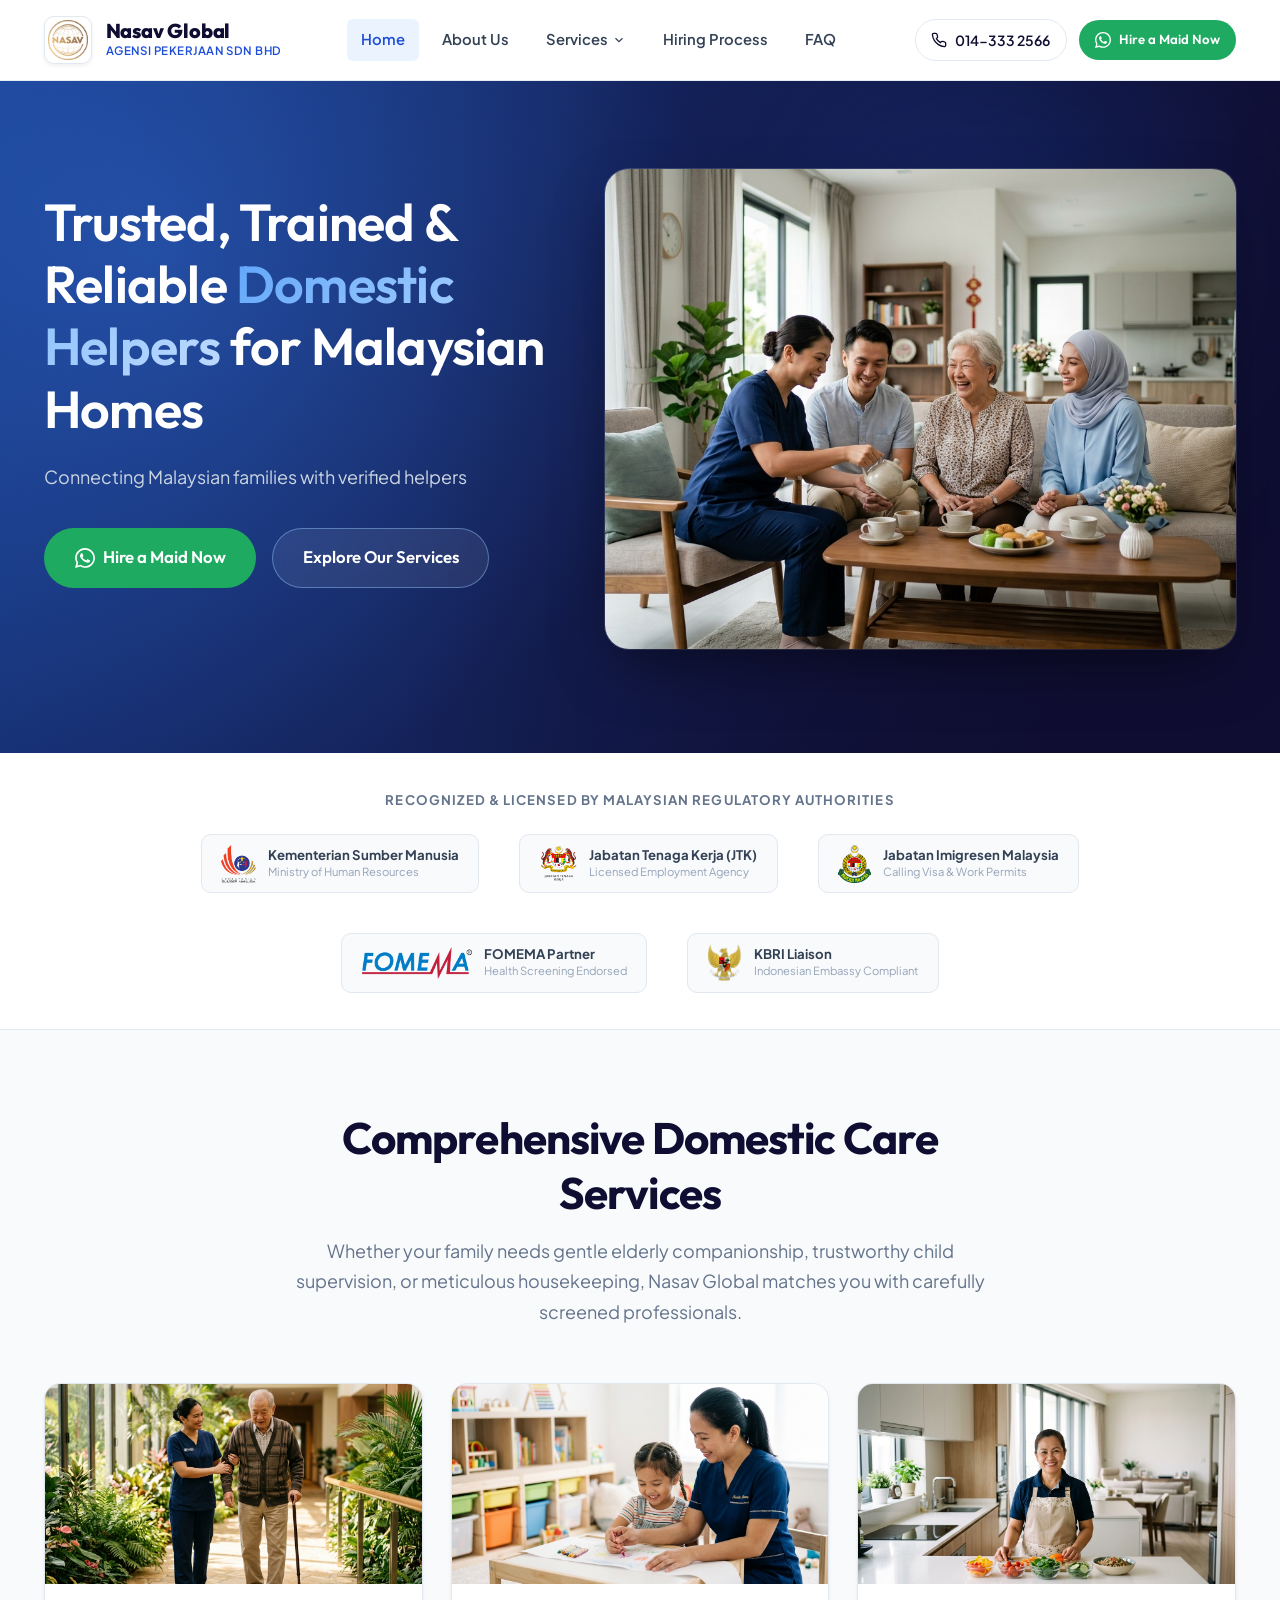
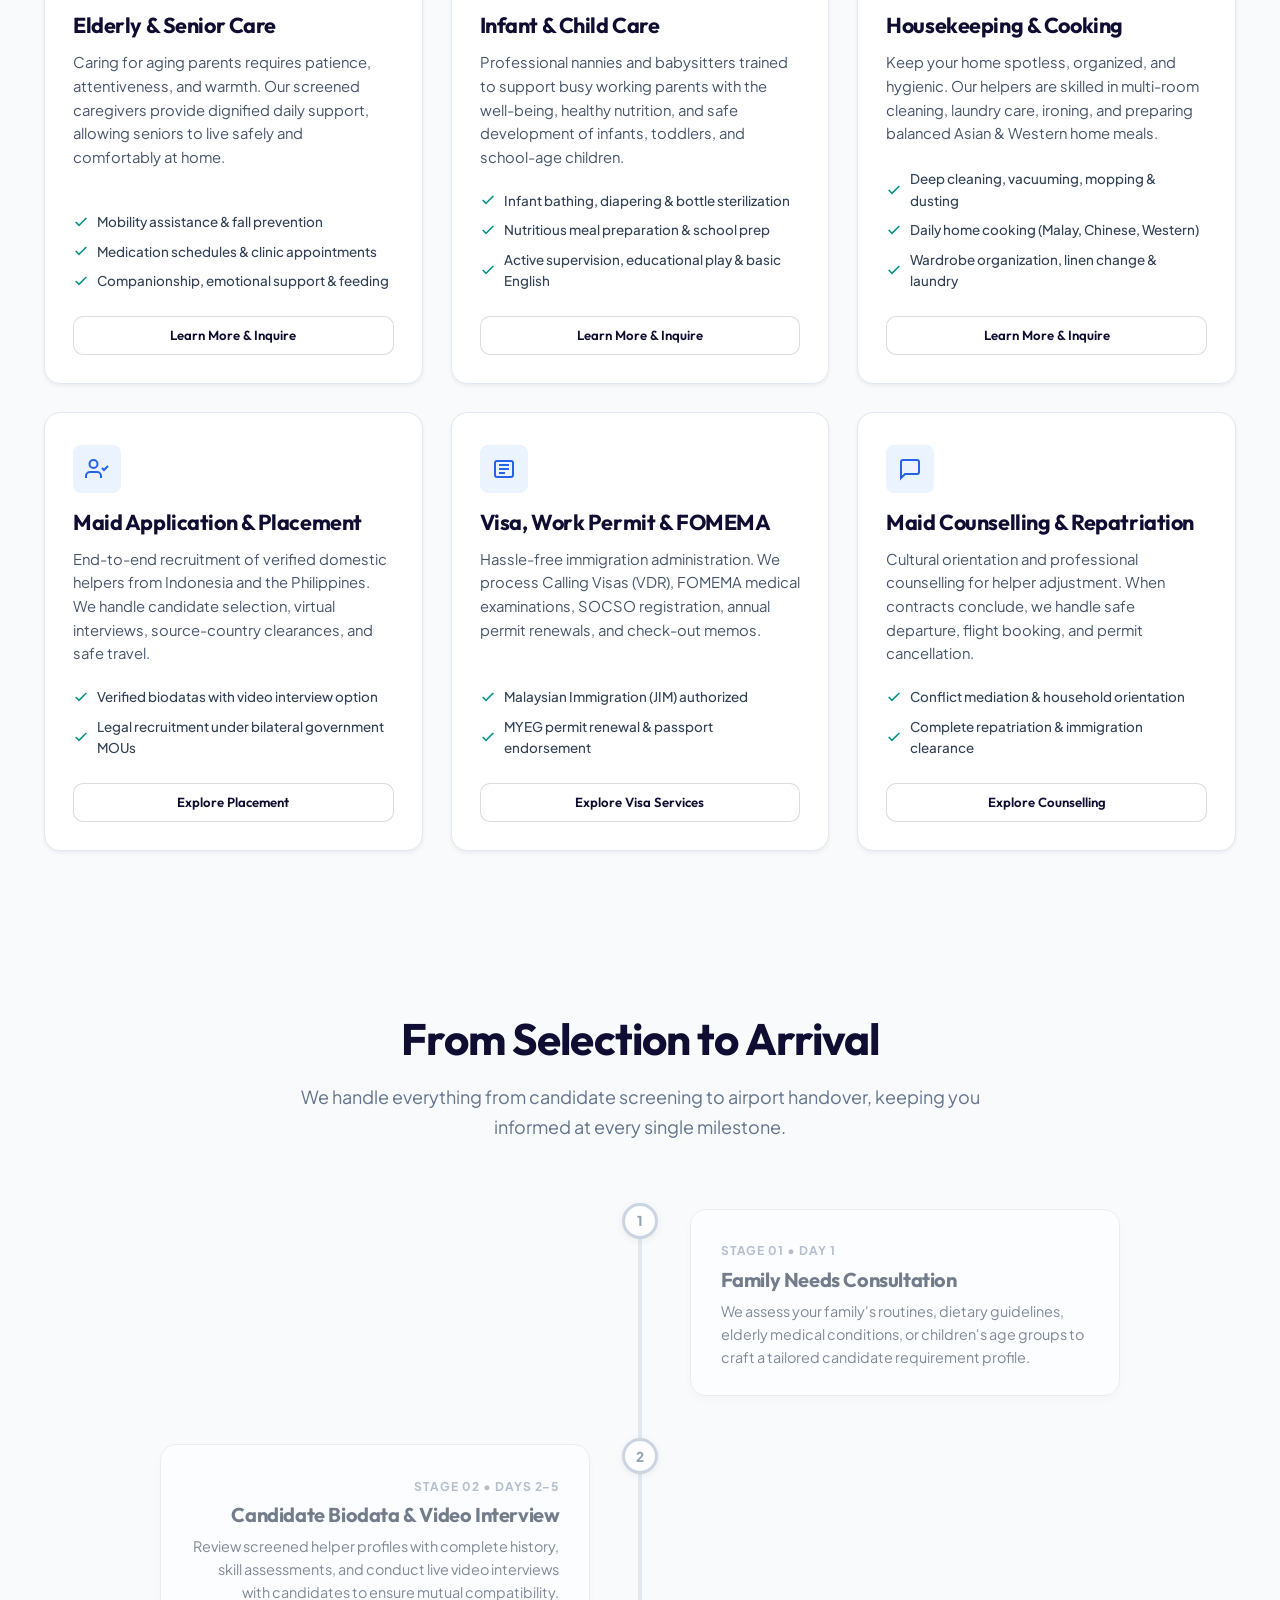
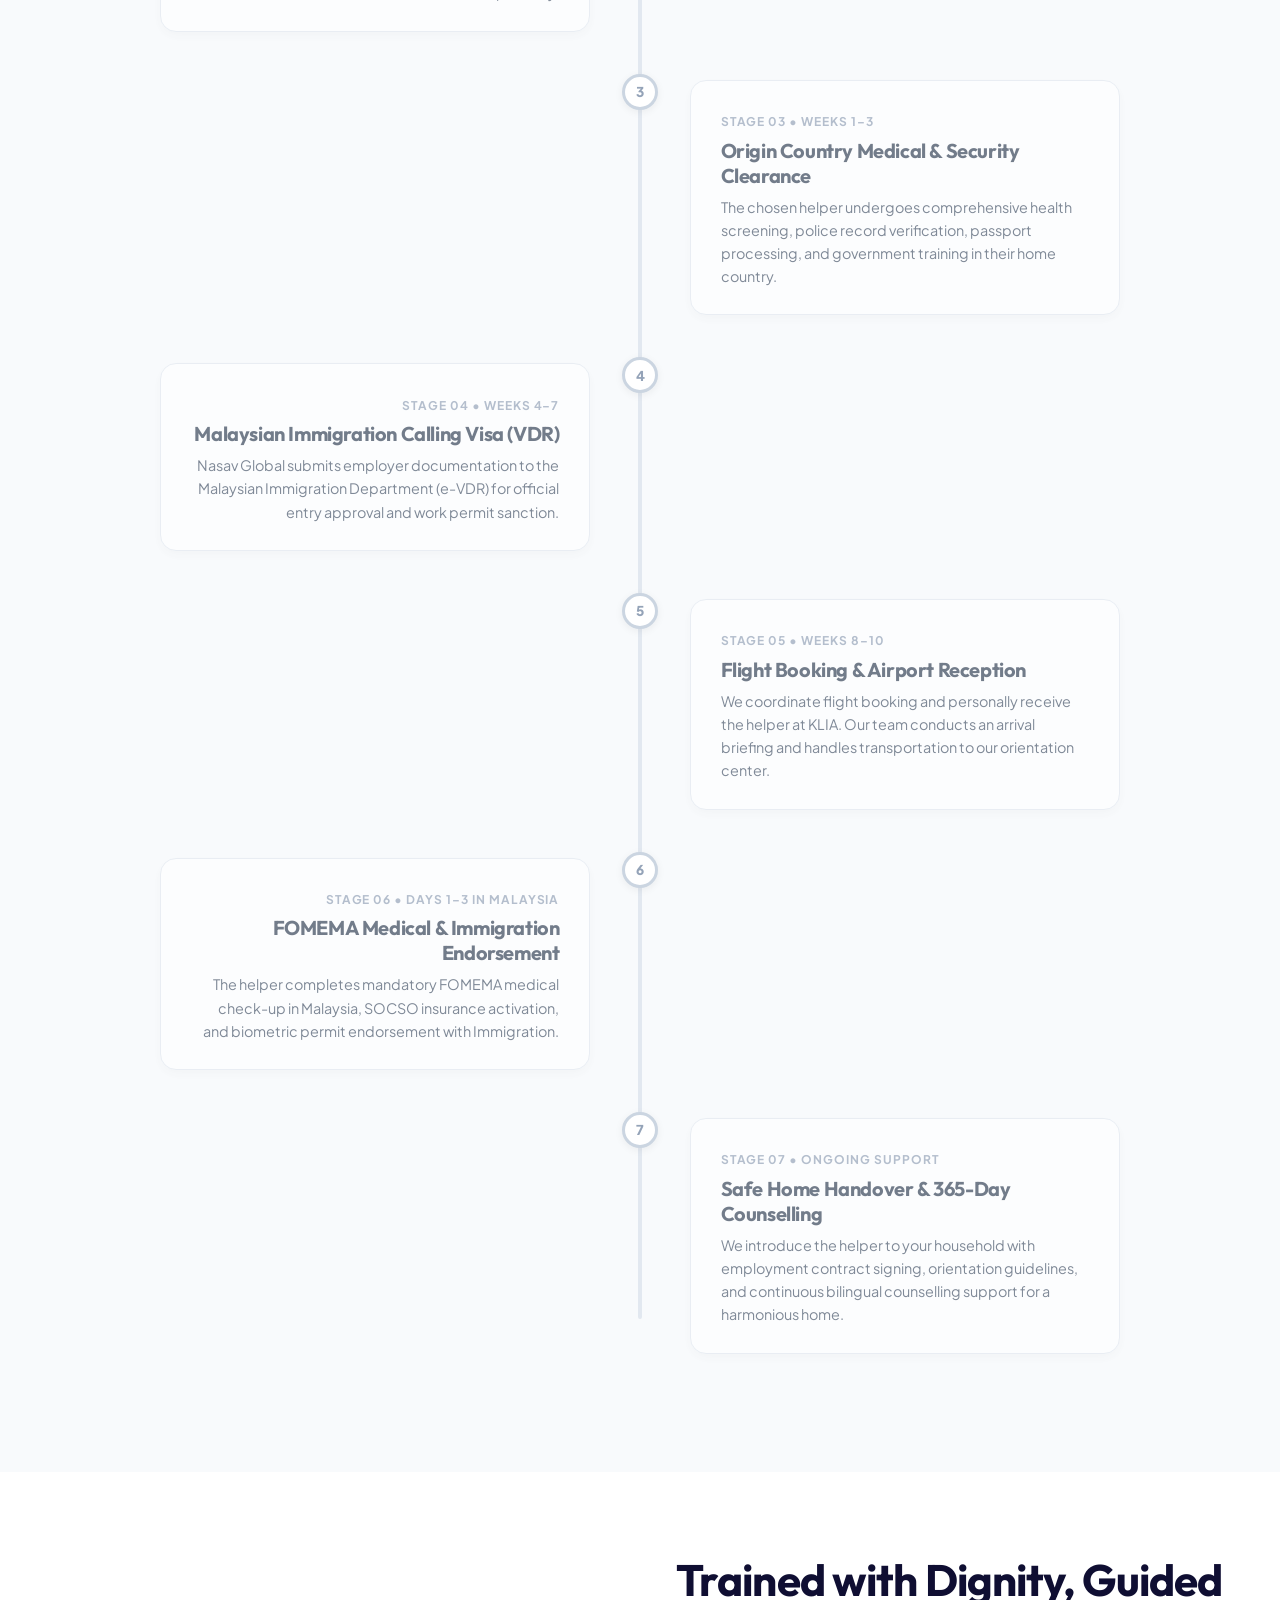
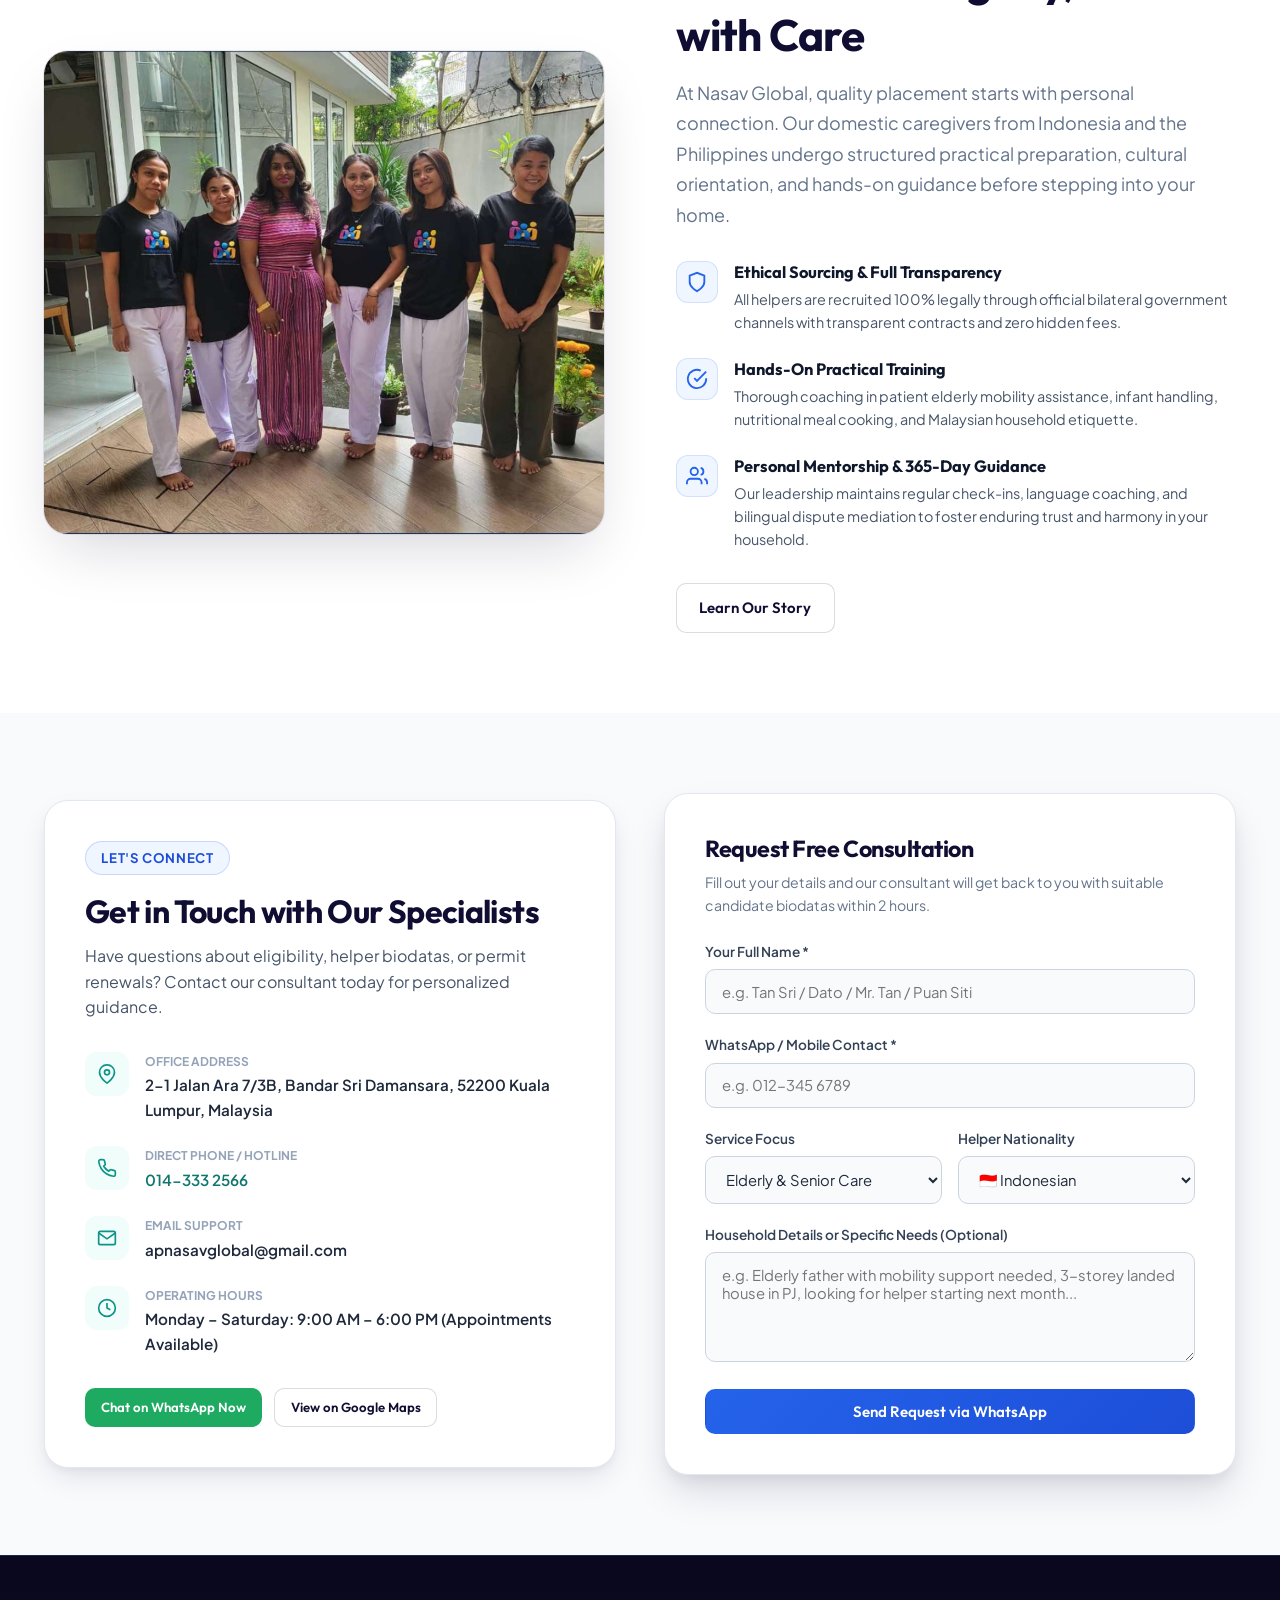
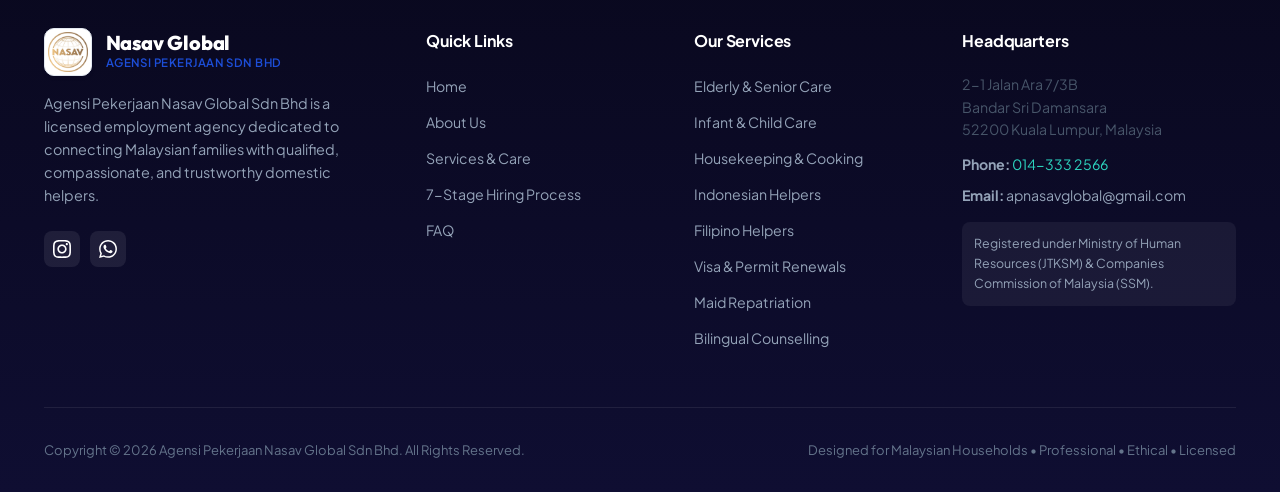
==== commit 793d9845: "Remove contact page, remove FAQ section from homepage, and enlarge hero image" ====
--- a/index.html
+++ b/index.html
@@ -96,7 +96,6 @@
           </li>
           <li><a href="index.html#timelineSection" class="nav-link">Hiring Process</a></li>
           <li><a href="faq.html" class="nav-link">FAQ</a></li>
-          <li><a href="contact.html" class="nav-link">Contact</a></li>
         </ul>
       </nav>
 
@@ -133,7 +132,6 @@
         <li><a href="services.html">Services & Specialities</a></li>
         <li><a href="#timelineSection">7-Stage Hiring Process</a></li>
         <li><a href="faq.html">FAQ Knowledge Base</a></li>
-        <li><a href="contact.html">Contact Us</a></li>
       </ul>
       <div style="margin-top: 2.5rem; display: flex; flex-direction: column; gap: 0.75rem;">
         <a href="https://wa.me/60143332566" target="_blank" class="btn btn-whatsapp" style="width: 100%;">
@@ -636,120 +634,6 @@
       </div>
     </section>
 
-    <!-- FAQ Section -->
-    <section class="section section-soft" id="faqSection">
-      <div class="container">
-        <div class="section-header">
-          <span class="badge-tag">Common Inquiries</span>
-          <h2 class="section-title">Frequently Asked Questions</h2>
-          <p class="section-subtitle">
-            Clear, honest answers about hiring domestic helpers, visa timelines, FOMEMA medical checks, and immigration criteria.
-          </p>
-        </div>
-
-        <!-- FAQ Categories -->
-        <div class="faq-tabs">
-          <button class="faq-tab-btn active" data-category="all">All Questions</button>
-          <button class="faq-tab-btn" data-category="agency">About Nasav Global</button>
-          <button class="faq-tab-btn" data-category="process">Hiring & Timelines</button>
-          <button class="faq-tab-btn" data-category="arrival">Arrival & Medical</button>
-          <button class="faq-tab-btn" data-category="immigration">Immigration & Eligibility</button>
-        </div>
-
-        <!-- Accordions -->
-        <div class="accordion-group">
-          <!-- Q1 -->
-          <div class="accordion-item active faq-item-entry" data-faq-cat="agency">
-            <div class="accordion-header">
-              <h3>Is Agensi Pekerjaan Nasav Global fully licensed in Malaysia?</h3>
-              <div class="accordion-icon">
-                <svg width="16" height="16" viewBox="0 0 24 24" fill="none" stroke="currentColor" stroke-width="2"><polyline points="6 9 12 15 18 9"/></svg>
-              </div>
-            </div>
-            <div class="accordion-body">
-              <p class="accordion-content">
-                Yes. Agensi Pekerjaan Nasav Global Sdn Bhd is a legally registered and licensed employment agency under the Private Employment Agencies Act 1981, authorized by the Ministry of Human Resources (JTKSM), Companies Commission of Malaysia (SSM), and Jabatan Imigresen Malaysia. We operate strictly in compliance with bilateral labor agreements.
-              </p>
-            </div>
-          </div>
-
-          <!-- Q2 -->
-          <div class="accordion-item faq-item-entry" data-faq-cat="process">
-            <div class="accordion-header">
-              <h3>How long does the entire hiring process take from selection to arrival?</h3>
-              <div class="accordion-icon">
-                <svg width="16" height="16" viewBox="0 0 24 24" fill="none" stroke="currentColor" stroke-width="2"><polyline points="6 9 12 15 18 9"/></svg>
-              </div>
-            </div>
-            <div class="accordion-body">
-              <p class="accordion-content">
-                The standard hiring journey typically takes <strong>8 to 12 weeks</strong>. This duration encompasses source country medical checkups, passport documentation, Malaysian Immigration Calling Visa (VDR) endorsement, embassy clearance, and international flight arrangements.
-              </p>
-            </div>
-          </div>
-
-          <!-- Q3 -->
-          <div class="accordion-item faq-item-entry" data-faq-cat="arrival">
-            <div class="accordion-header">
-              <h3>What happens if the helper fails the FOMEMA medical check-up in Malaysia?</h3>
-              <div class="accordion-icon">
-                <svg width="16" height="16" viewBox="0 0 24 24" fill="none" stroke="currentColor" stroke-width="2"><polyline points="6 9 12 15 18 9"/></svg>
-              </div>
-            </div>
-            <div class="accordion-body">
-              <p class="accordion-content">
-                All candidates undergo strict pre-departure screening in their home country to prevent issues. However, if a worker fails the mandatory FOMEMA screening upon arrival in Malaysia, Malaysian law requires immediate repatriation. Under Nasav Global's agency agreement, employers will receive a replacement candidate or refund in accordance with contract terms.
-              </p>
-            </div>
-          </div>
-
-          <!-- Q4 -->
-          <div class="accordion-item faq-item-entry" data-faq-cat="process">
-            <div class="accordion-header">
-              <h3>Can I interview the shortlisted candidate before making a decision?</h3>
-              <div class="accordion-icon">
-                <svg width="16" height="16" viewBox="0 0 24 24" fill="none" stroke="currentColor" stroke-width="2"><polyline points="6 9 12 15 18 9"/></svg>
-              </div>
-            </div>
-            <div class="accordion-body">
-              <p class="accordion-content">
-                Yes, absolutely! We encourage virtual video interviews via WhatsApp or Zoom. This allows employers to speak directly with the candidate, assess communication skills, evaluate work chemistry, and explain unique household routines before formal commitment.
-              </p>
-            </div>
-          </div>
-
-          <!-- Q5 -->
-          <div class="accordion-item faq-item-entry" data-faq-cat="immigration">
-            <div class="accordion-header">
-              <h3>What are the minimum salary and income requirements for Malaysian employers?</h3>
-              <div class="accordion-icon">
-                <svg width="16" height="16" viewBox="0 0 24 24" fill="none" stroke="currentColor" stroke-width="2"><polyline points="6 9 12 15 18 9"/></svg>
-              </div>
-            </div>
-            <div class="accordion-body">
-              <p class="accordion-content">
-                Under Immigration Department regulations, the employer's joint household income must generally be at least RM3,000 to RM5,000 monthly for an Indonesian helper, and RM5,000 for a Filipino helper. The basic monthly helper wage is set at RM1,500 (Indonesia MOU) or USD 400 equivalent (~RM1,680 for Philippines).
-              </p>
-            </div>
-          </div>
-
-          <!-- Q6 -->
-          <div class="accordion-item faq-item-entry" data-faq-cat="agency">
-            <div class="accordion-header">
-              <h3>How does Nasav Global support families if adjustment issues occur?</h3>
-              <div class="accordion-icon">
-                <svg width="16" height="16" viewBox="0 0 24 24" fill="none" stroke="currentColor" stroke-width="2"><polyline points="6 9 12 15 18 9"/></svg>
-              </div>
-            </div>
-            <div class="accordion-body">
-              <p class="accordion-content">
-                We provide ongoing bilingual counselling services. If communication barriers or cultural adjustment issues arise, our team speaks with both the employer and helper to resolve expectations. If compatibility cannot be achieved within the agreement warranty, we provide free replacement facilitation.
-              </p>
-            </div>
-          </div>
-        </div>
-      </div>
-    </section>
 
     <!-- Consultation & Contact Section -->
     <section class="section" id="contactSection">
@@ -906,7 +790,6 @@
             <li><a href="services.html">Services & Care</a></li>
             <li><a href="#timelineSection">7-Stage Hiring Process</a></li>
             <li><a href="faq.html">FAQ</a></li>
-            <li><a href="contact.html">Contact Us</a></li>
           </ul>
         </div>
 
--- a/assets/css/styles.css
+++ b/assets/css/styles.css
@@ -752,7 +752,9 @@
 
 @media (min-width: 992px) {
   .hero-grid {
-    grid-template-columns: 1.15fr 0.95fr;
+    grid-template-columns: 1fr 1.25fr;
+    gap: 3.5rem;
+    align-items: center;
   }
 }
 
@@ -864,6 +866,7 @@
 /* Hero Visual Showcase */
 .hero-visual-card {
   position: relative;
+  width: 100%;
 }
 
 .hero-image-wrapper {
@@ -871,13 +874,16 @@
   border-radius: var(--radius-xl);
   overflow: hidden;
   box-shadow: 0 25px 60px -15px rgba(0, 0, 0, 0.5), 0 0 0 1px rgba(255, 255, 255, 0.15);
+  width: 100%;
 }
 
 .hero-image-wrapper img {
   width: 100%;
-  height: 100%;
-  max-height: 480px;
+  height: auto;
+  min-height: 480px;
+  max-height: 620px;
   object-fit: cover;
+  display: block;
   transition: transform 0.6s ease;
 }
 
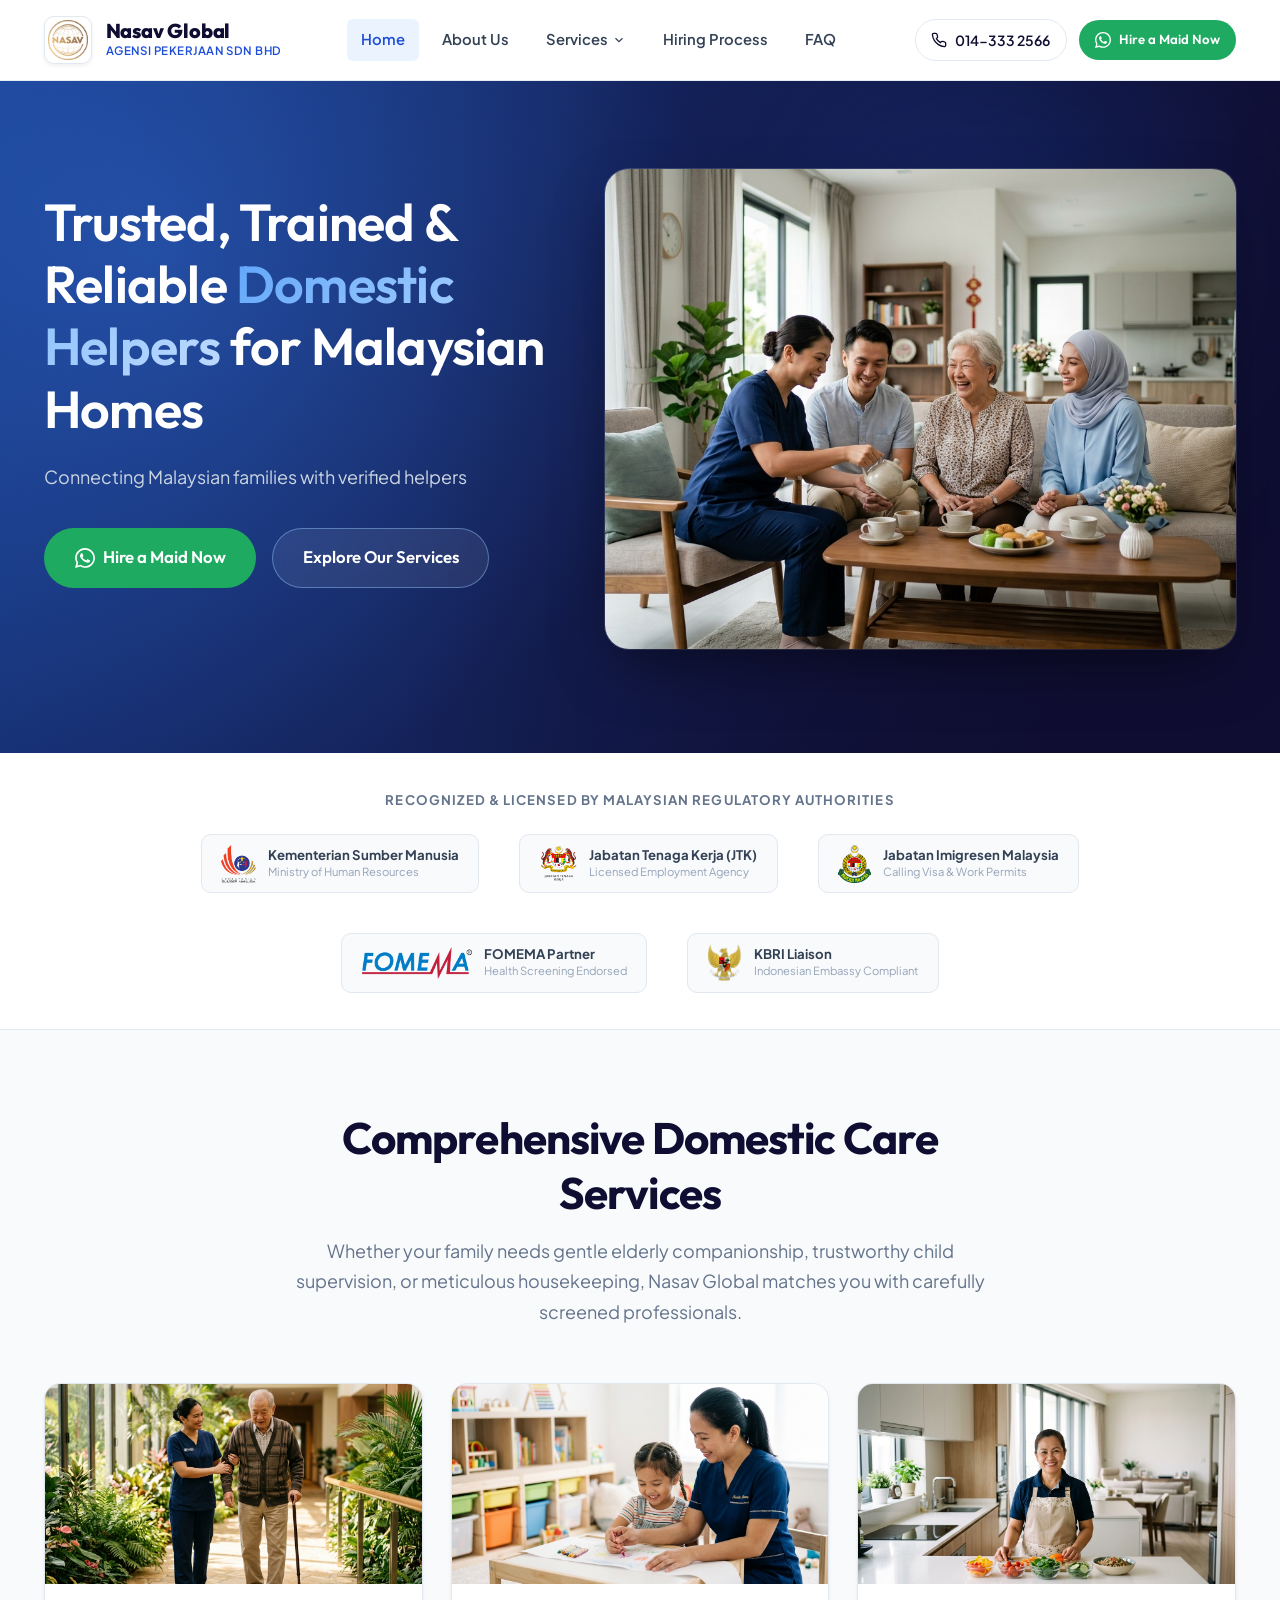
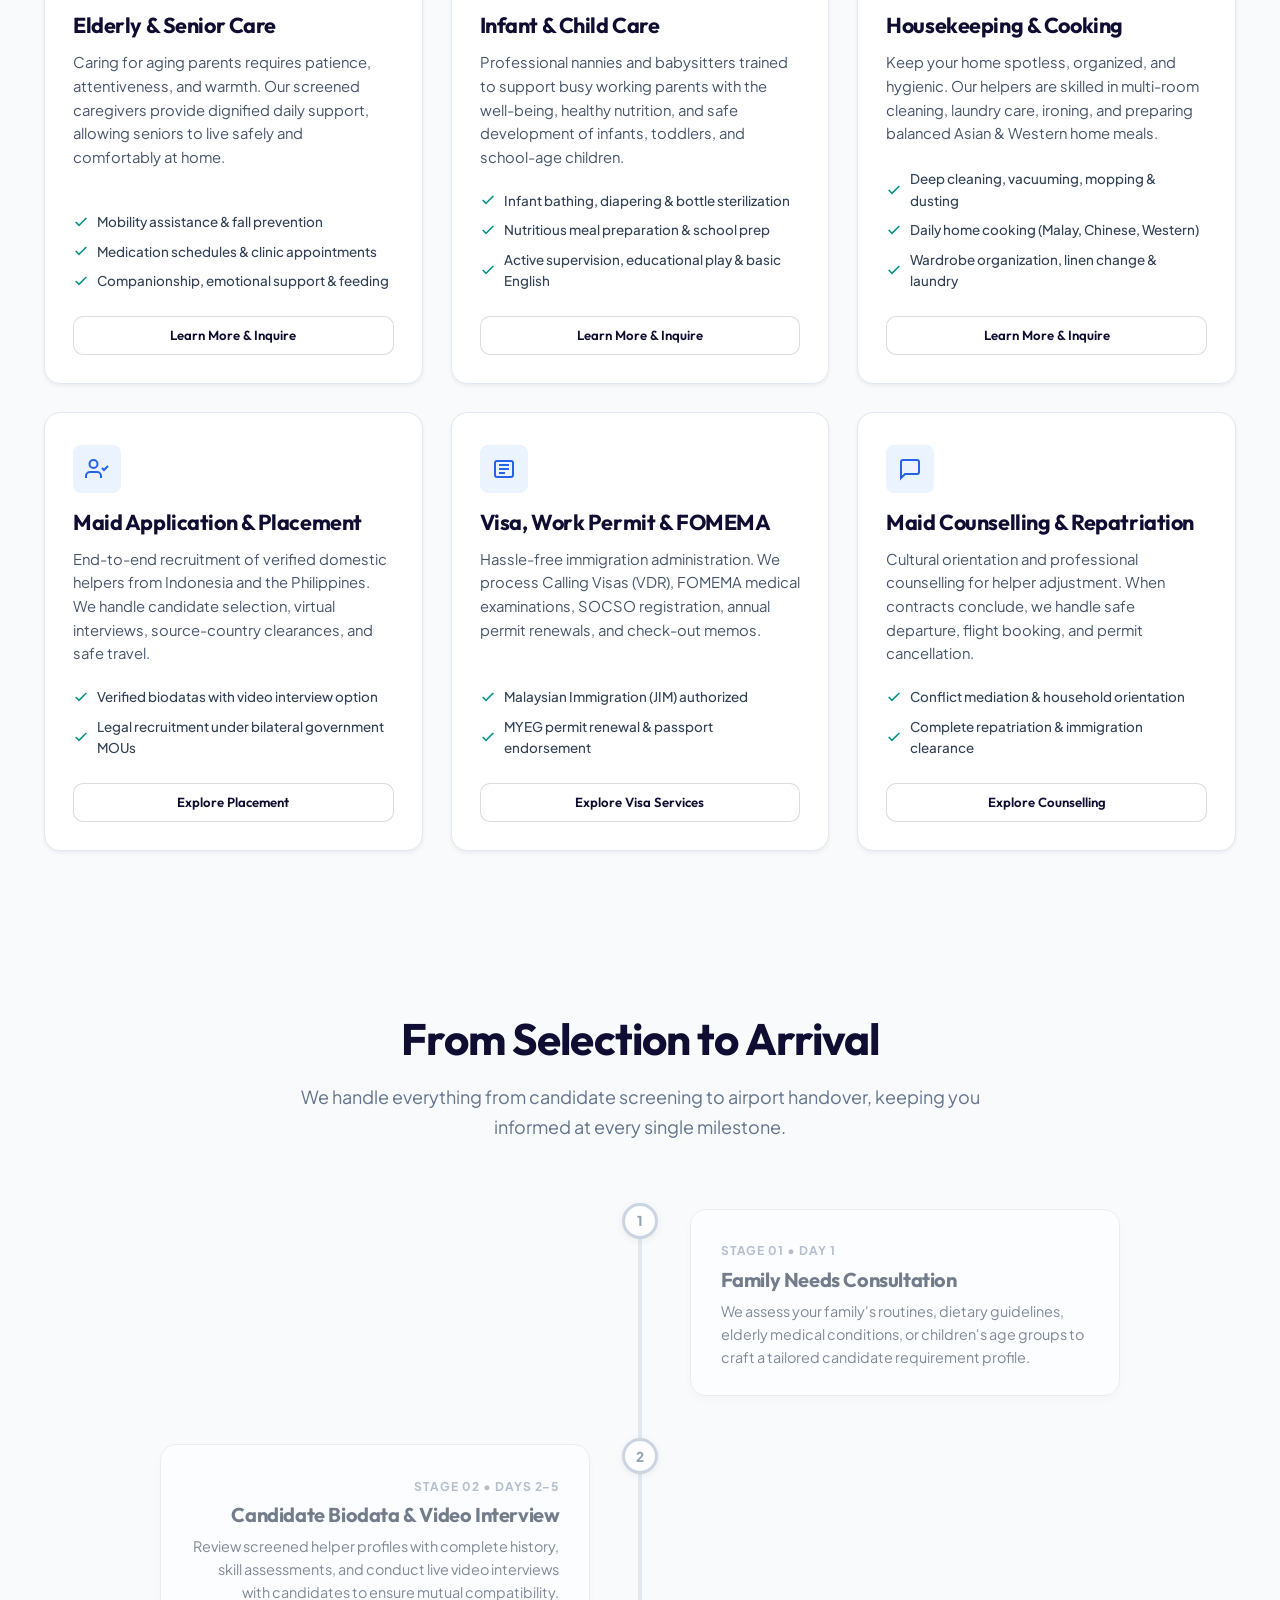
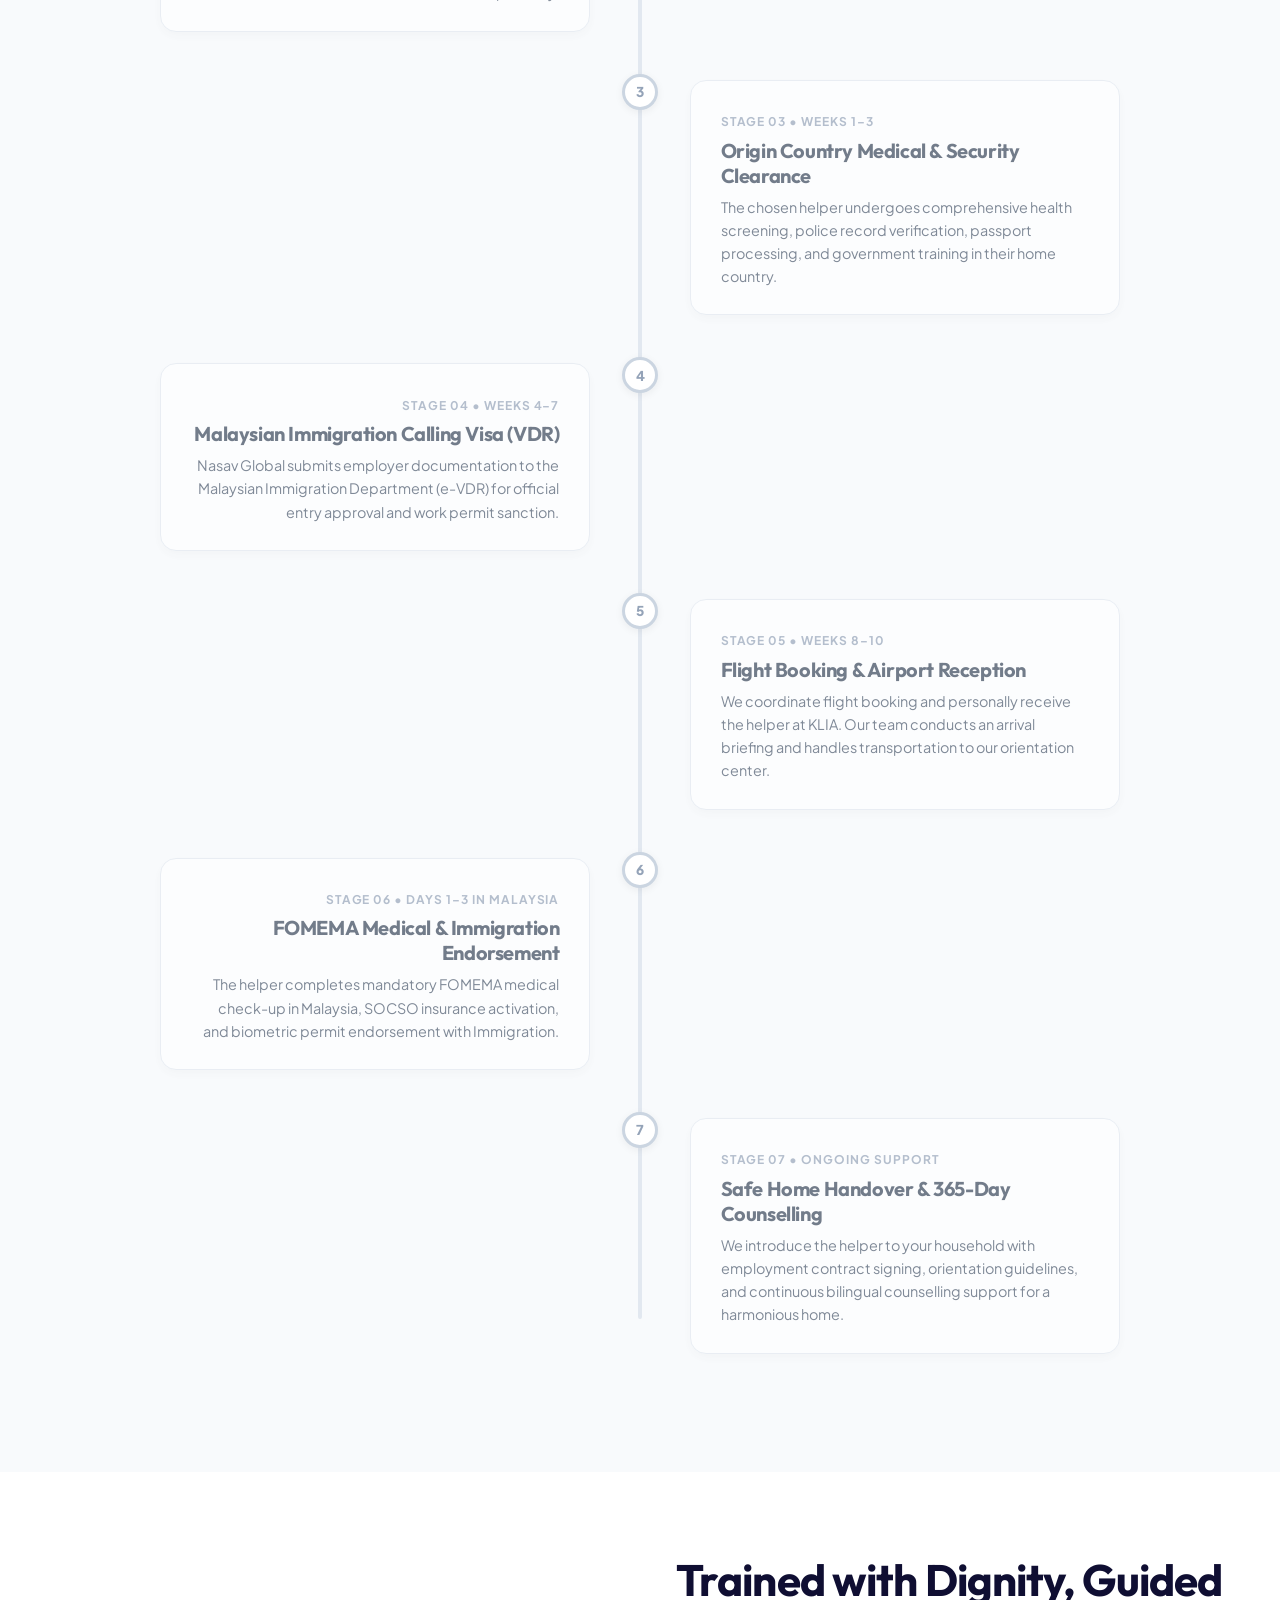
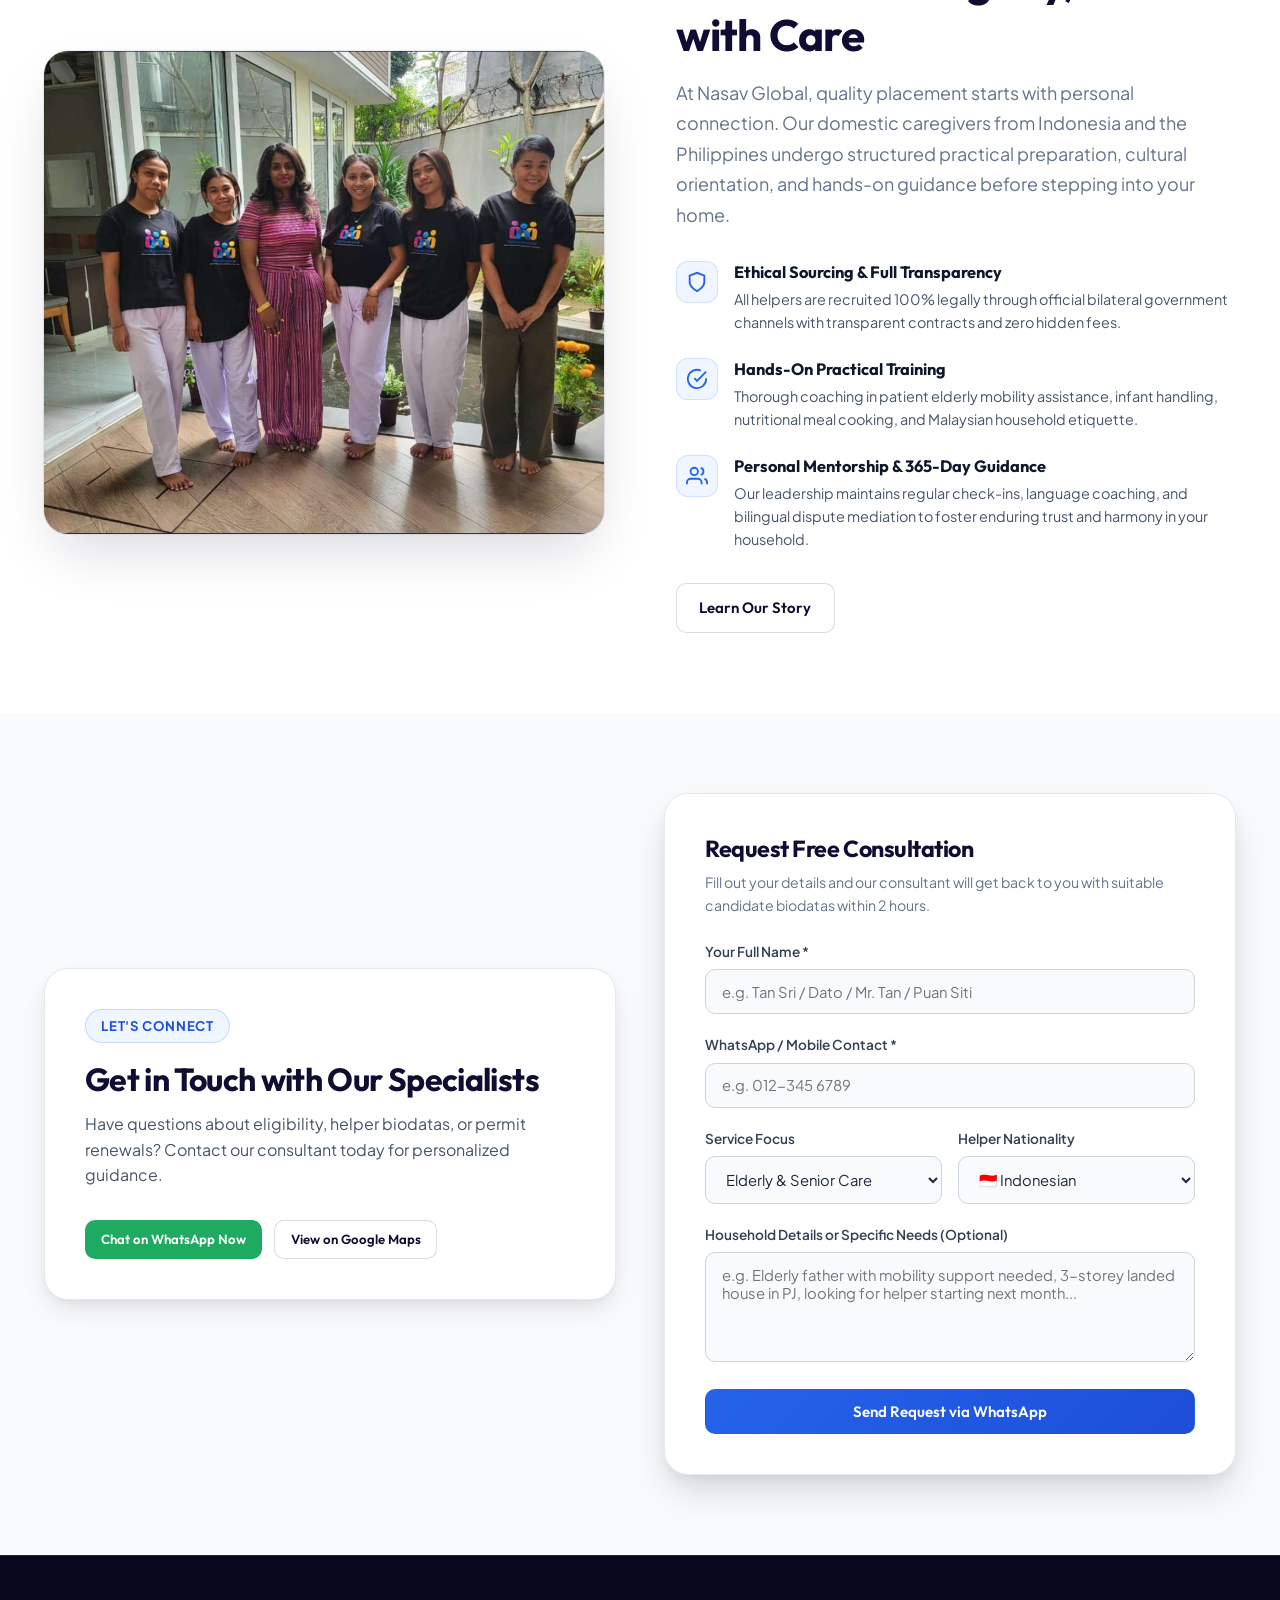
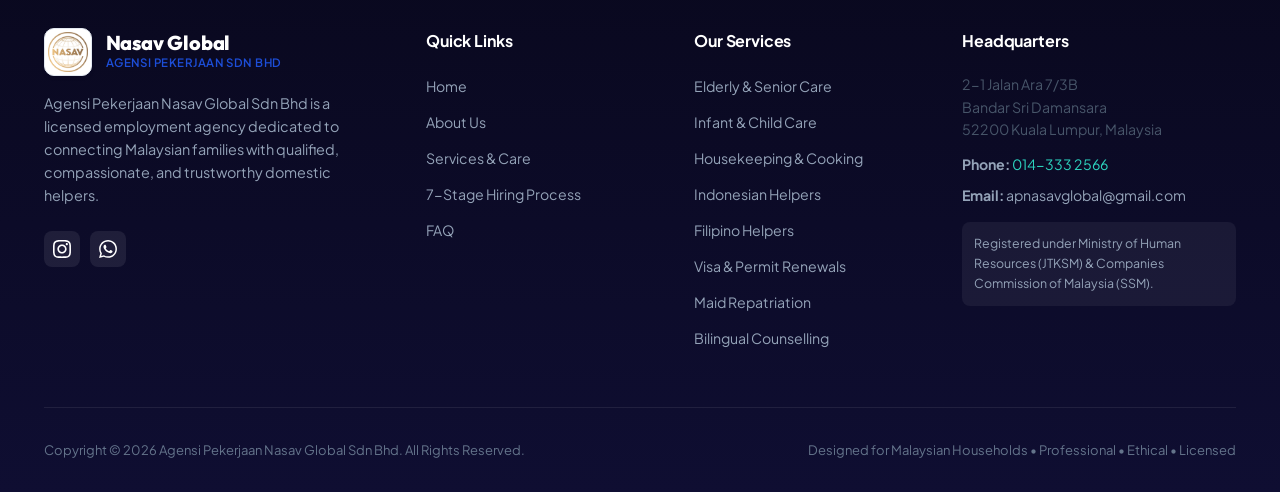
==== commit f7947434: "Remove contact-detail-list from homepage" ====
--- a/index.html
+++ b/index.html
@@ -647,47 +647,6 @@
               Have questions about eligibility, helper biodatas, or permit renewals? Contact our consultant today for personalized guidance.
             </p>
 
-            <div class="contact-detail-list">
-              <div class="contact-detail-item">
-                <div class="contact-icon-bubble">
-                  <svg width="20" height="20" viewBox="0 0 24 24" fill="none" stroke="currentColor" stroke-width="2"><path d="M21 10c0 7-9 13-9 13s-9-6-9-13a9 9 0 0118 0z"/><circle cx="12" cy="10" r="3"/></svg>
-                </div>
-                <div>
-                  <div class="contact-item-label">Office Address</div>
-                  <div class="contact-item-value">2-1 Jalan Ara 7/3B, Bandar Sri Damansara, 52200 Kuala Lumpur, Malaysia</div>
-                </div>
-              </div>
-
-              <div class="contact-detail-item">
-                <div class="contact-icon-bubble">
-                  <svg width="20" height="20" viewBox="0 0 24 24" fill="none" stroke="currentColor" stroke-width="2"><path d="M22 16.92v3a2 2 0 01-2.18 2 19.79 19.79 0 01-8.63-3.07 19.5 19.5 0 01-6-6 19.79 19.79 0 01-3.07-8.67A2 2 0 014.11 2h3a2 2 0 012 1.72 12.84 12.84 0 00.7 2.81 2 2 0 01-.45 2.11L8.09 9.91a16 16 0 006 6l1.27-1.27a2 2 0 012.11-.45 12.84 12.84 0 002.81.7A2 2 0 0122 16.92z"/></svg>
-                </div>
-                <div>
-                  <div class="contact-item-label">Direct Phone / Hotline</div>
-                  <div class="contact-item-value"><a href="tel:014-3332566" style="color: var(--accent-teal-dark);">014-333 2566</a></div>
-                </div>
-              </div>
-
-              <div class="contact-detail-item">
-                <div class="contact-icon-bubble">
-                  <svg width="20" height="20" viewBox="0 0 24 24" fill="none" stroke="currentColor" stroke-width="2"><path d="M4 4h16c1.1 0 2 .9 2 2v12c0 1.1-.9 2-2 2H4c-1.1 0-2-.9-2-2V6c0-1.1.9-2 2-2z"></path><polyline points="22,6 12,13 2,6"></polyline></svg>
-                </div>
-                <div>
-                  <div class="contact-item-label">Email Support</div>
-                  <div class="contact-item-value"><a href="mailto:apnasavglobal@gmail.com">apnasavglobal@gmail.com</a></div>
-                </div>
-              </div>
-
-              <div class="contact-detail-item">
-                <div class="contact-icon-bubble">
-                  <svg width="20" height="20" viewBox="0 0 24 24" fill="none" stroke="currentColor" stroke-width="2"><circle cx="12" cy="12" r="10"/><polyline points="12 6 12 12 16 14"/></svg>
-                </div>
-                <div>
-                  <div class="contact-item-label">Operating Hours</div>
-                  <div class="contact-item-value">Monday – Saturday: 9:00 AM – 6:00 PM (Appointments Available)</div>
-                </div>
-              </div>
-            </div>
 
             <div style="display: flex; gap: 0.75rem; flex-wrap: wrap;">
               <a href="https://wa.me/60143332566?text=Hello%20Nasav%20Global,%20I%20would%20like%20to%20schedule%20a%20consultation" target="_blank" class="btn btn-whatsapp btn-sm">
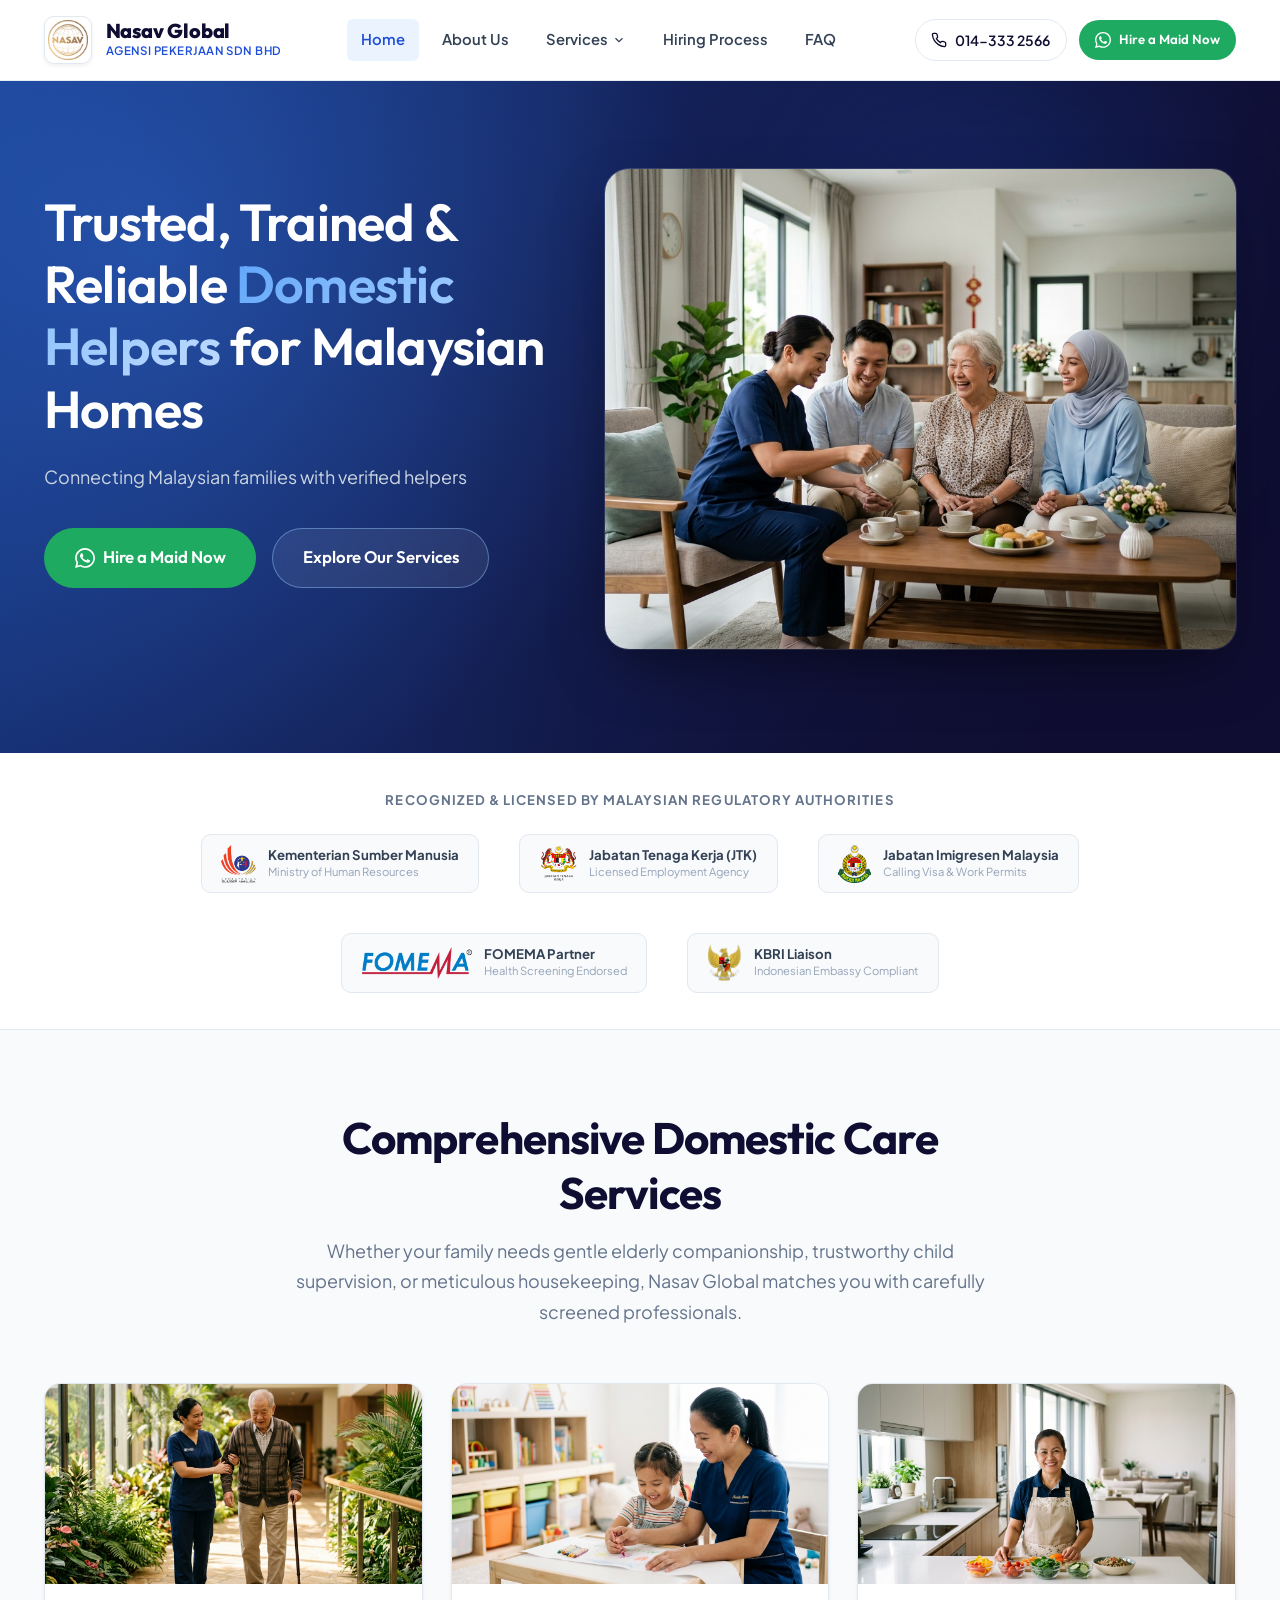
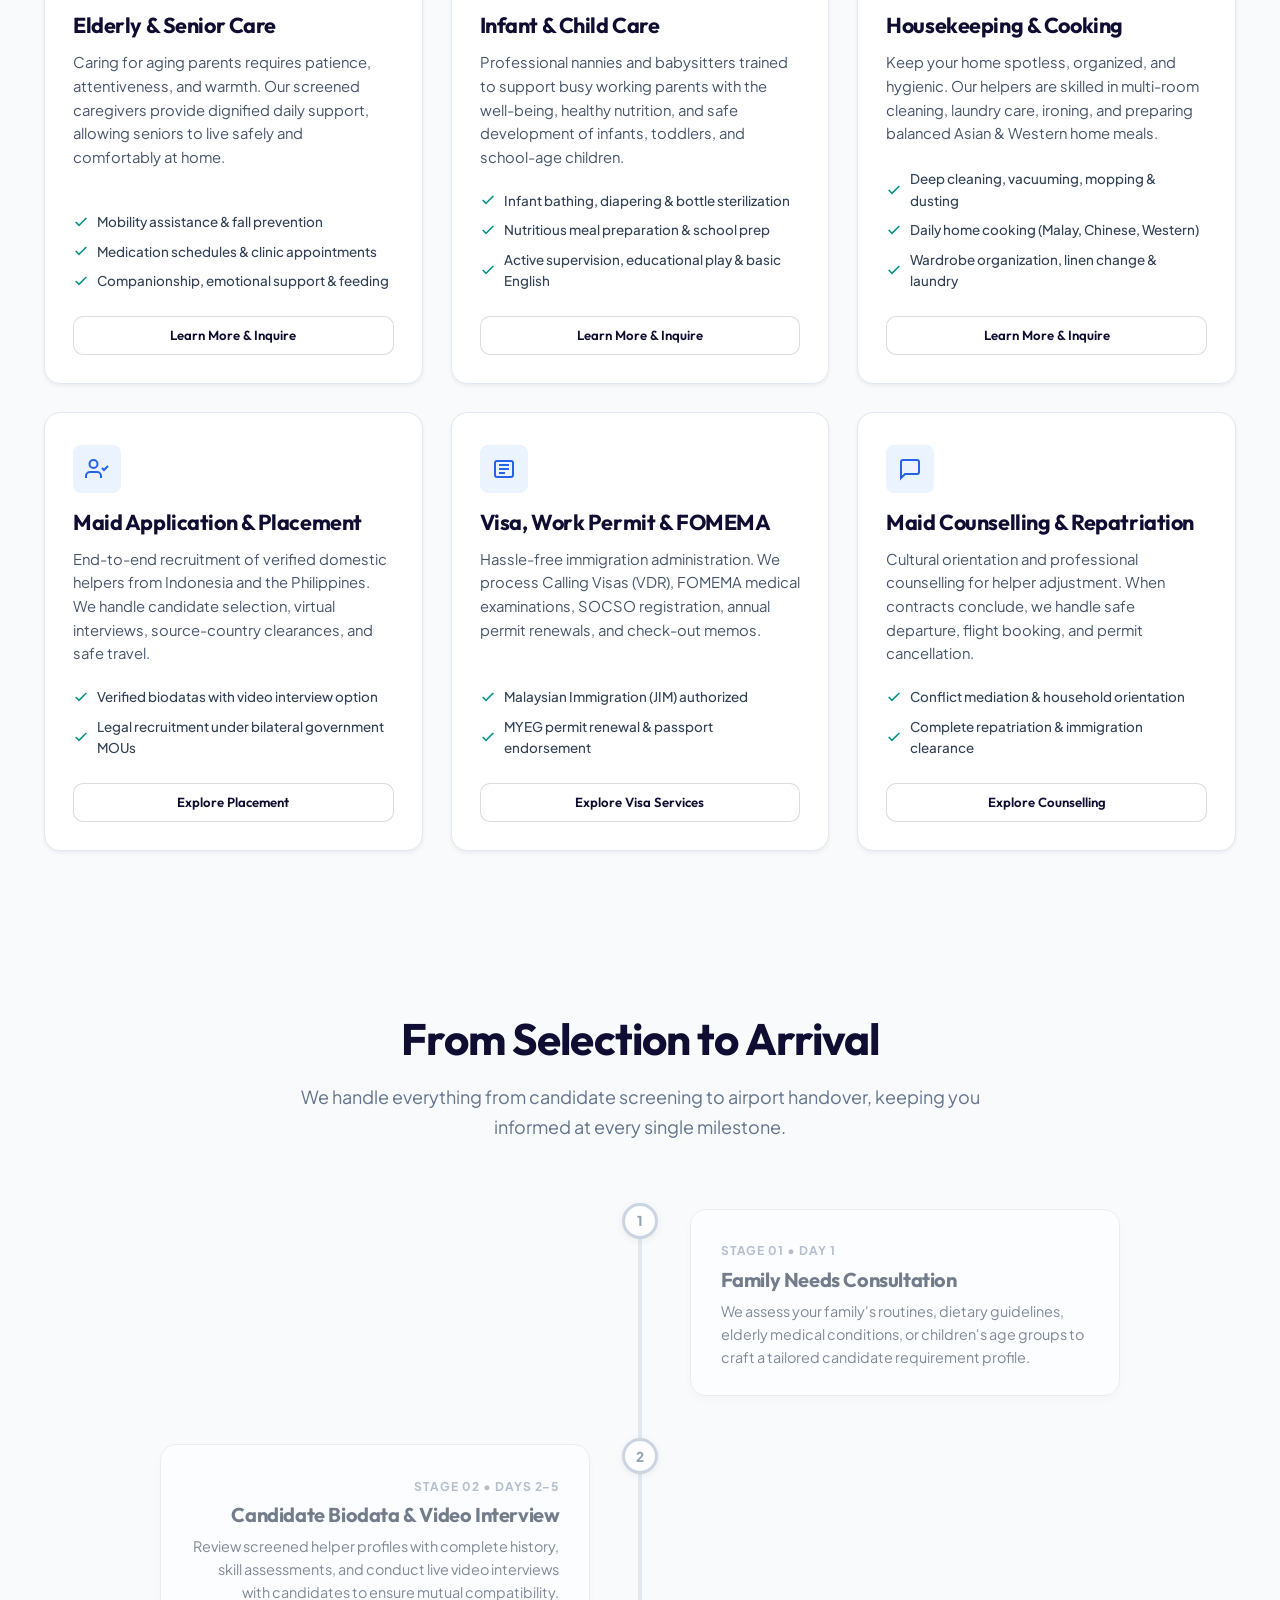
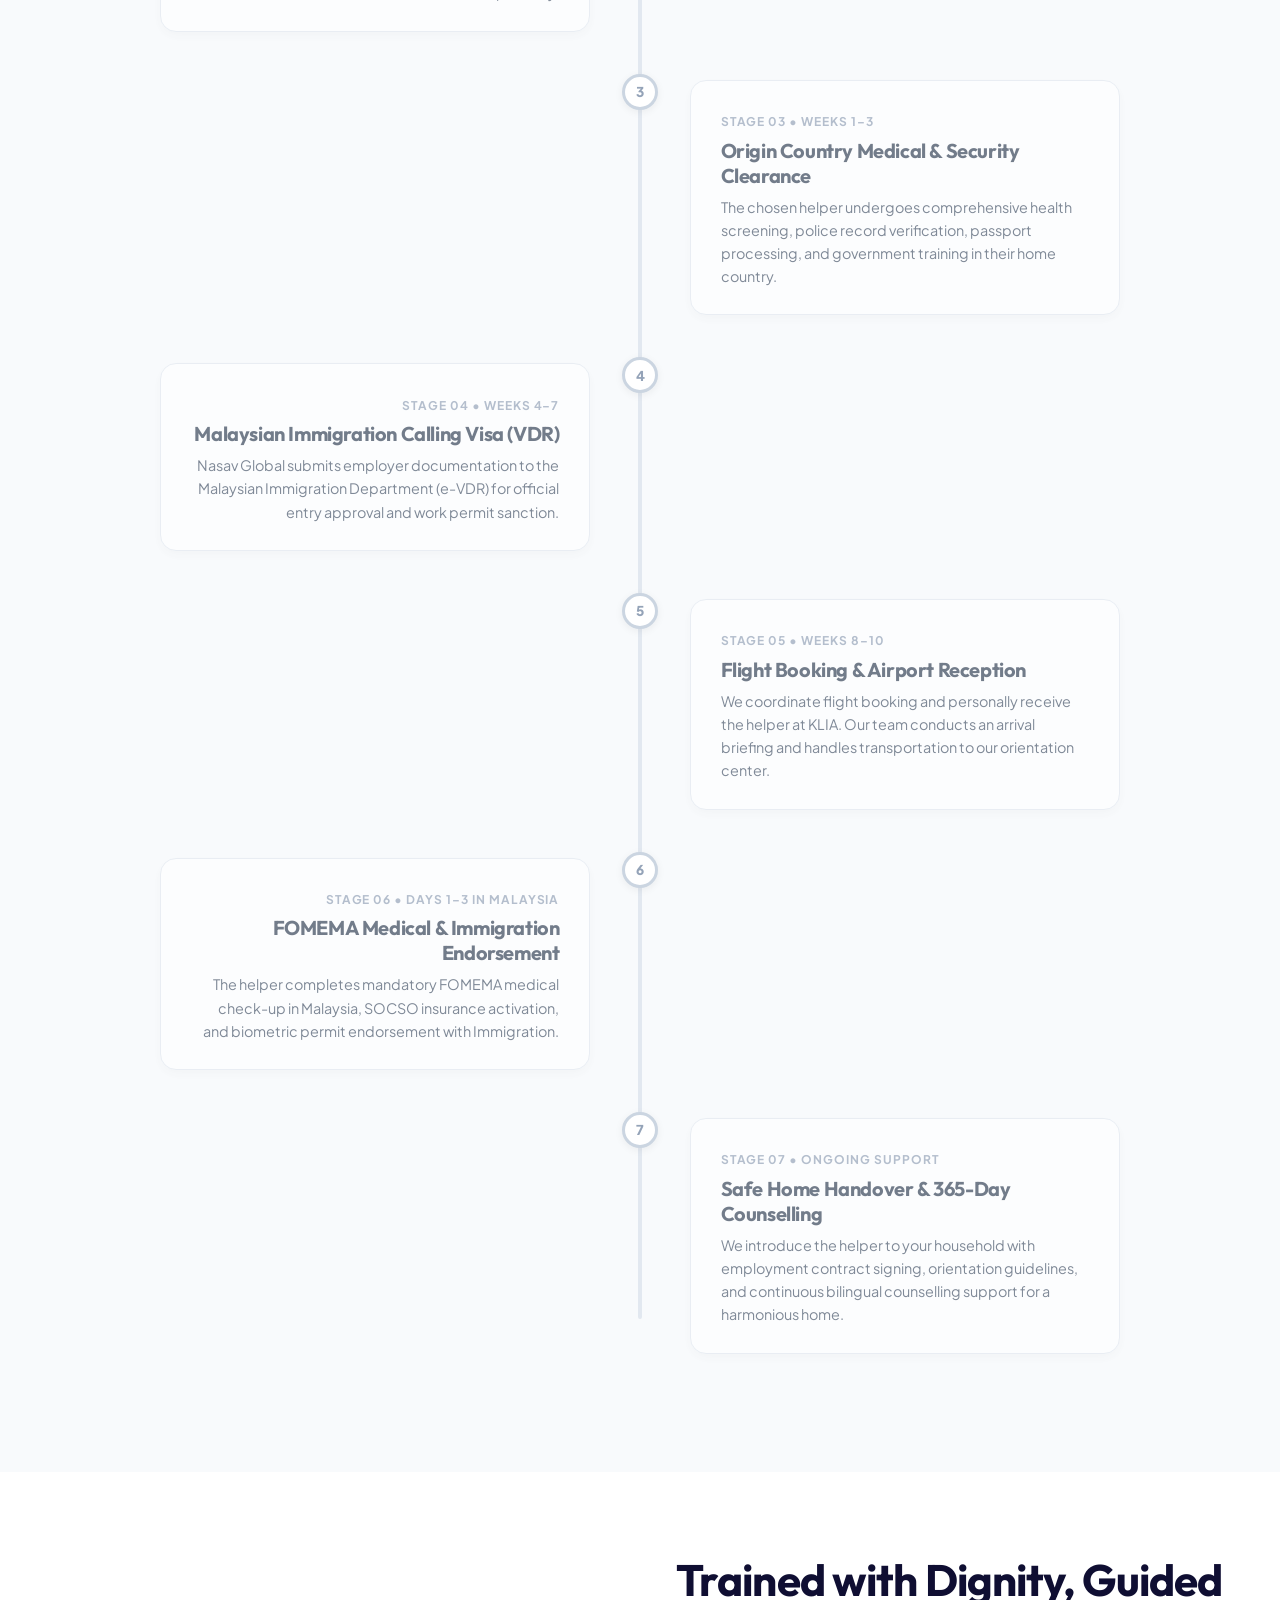
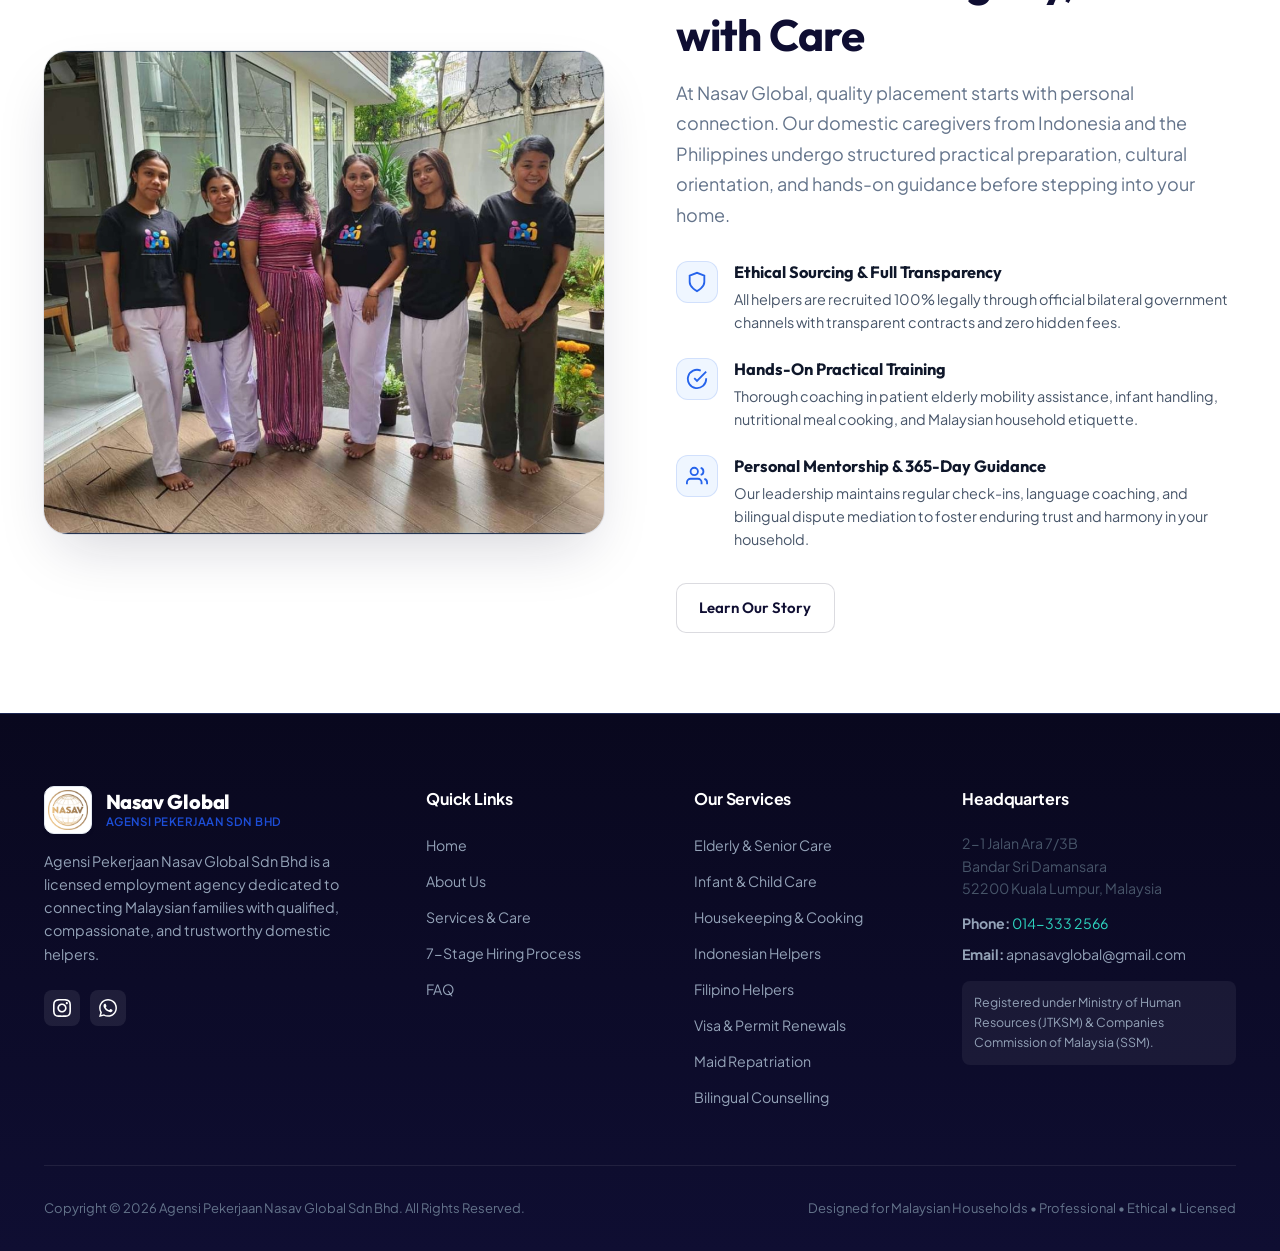
==== commit b50a413f: "Remove entire contactSection and Get in Touch with Our Specialists from homepage" ====
--- a/index.html
+++ b/index.html
@@ -635,83 +635,7 @@
     </section>
 
 
-    <!-- Consultation & Contact Section -->
-    <section class="section" id="contactSection">
-      <div class="container">
-        <div class="contact-section-grid">
-          <!-- Left: Contact Details -->
-          <div class="contact-info-card">
-            <span class="badge-tag">Let's Connect</span>
-            <h2 style="font-size: 2rem; margin-bottom: 0.75rem;">Get in Touch with Our Specialists</h2>
-            <p style="color: var(--slate-600); margin-bottom: 2rem;">
-              Have questions about eligibility, helper biodatas, or permit renewals? Contact our consultant today for personalized guidance.
-            </p>
-
-
-            <div style="display: flex; gap: 0.75rem; flex-wrap: wrap;">
-              <a href="https://wa.me/60143332566?text=Hello%20Nasav%20Global,%20I%20would%20like%20to%20schedule%20a%20consultation" target="_blank" class="btn btn-whatsapp btn-sm">
-                Chat on WhatsApp Now
-              </a>
-              <a href="https://maps.google.com/?q=2-1+Jalan+Ara+7/3B+Bandar+Sri+Damansara+52200+Kuala+Lumpur" target="_blank" class="btn btn-secondary btn-sm">
-                View on Google Maps
-              </a>
-            </div>
-          </div>
-
-          <!-- Right: Interactive Consultation Form -->
-          <div class="contact-form-card">
-            <h3 style="font-size: 1.45rem; margin-bottom: 0.5rem; color: var(--primary-navy);">
-              Request Free Consultation
-            </h3>
-            <p style="font-size: 0.885rem; color: var(--slate-500); margin-bottom: 1.5rem;">
-              Fill out your details and our consultant will get back to you with suitable candidate biodatas within 2 hours.
-            </p>
-
-            <form id="consultationForm">
-              <div class="form-group">
-                <label class="form-label" for="consName">Your Full Name *</label>
-                <input type="text" class="form-control" id="consName" required placeholder="e.g. Tan Sri / Dato / Mr. Tan / Puan Siti">
-              </div>
-
-              <div class="form-group">
-                <label class="form-label" for="consPhone">WhatsApp / Mobile Contact *</label>
-                <input type="tel" class="form-control" id="consPhone" required placeholder="e.g. 012-345 6789">
-              </div>
-
-              <div style="display: grid; grid-template-columns: repeat(2, 1fr); gap: 1rem;">
-                <div class="form-group">
-                  <label class="form-label" for="consService">Service Focus</label>
-                  <select class="form-control" id="consService">
-                    <option value="Elderly Care">Elderly & Senior Care</option>
-                    <option value="Childcare">Infant & Childcare / Nanny</option>
-                    <option value="Housekeeping">Housekeeping & Cooking</option>
-                    <option value="Permit Renewal">Work Permit Renewal</option>
-                  </select>
-                </div>
-
-                <div class="form-group">
-                  <label class="form-label" for="consNationality">Helper Nationality</label>
-                  <select class="form-control" id="consNationality">
-                    <option value="Indonesian">🇮🇩 Indonesian</option>
-                    <option value="Filipino">🇵🇭 Filipino</option>
-                    <option value="Either">Either is Fine</option>
-                  </select>
-                </div>
-              </div>
-
-              <div class="form-group">
-                <label class="form-label" for="consNotes">Household Details or Specific Needs (Optional)</label>
-                <textarea class="form-control" id="consNotes" placeholder="e.g. Elderly father with mobility support needed, 3-storey landed house in PJ, looking for helper starting next month..."></textarea>
-              </div>
-
-              <button type="submit" class="btn btn-primary" style="width: 100%;" id="submitConsultationBtn">
-                Send Request via WhatsApp
-              </button>
-            </form>
-          </div>
-        </div>
-      </div>
-    </section>
+
   </main>
 
   <!-- Site Footer -->
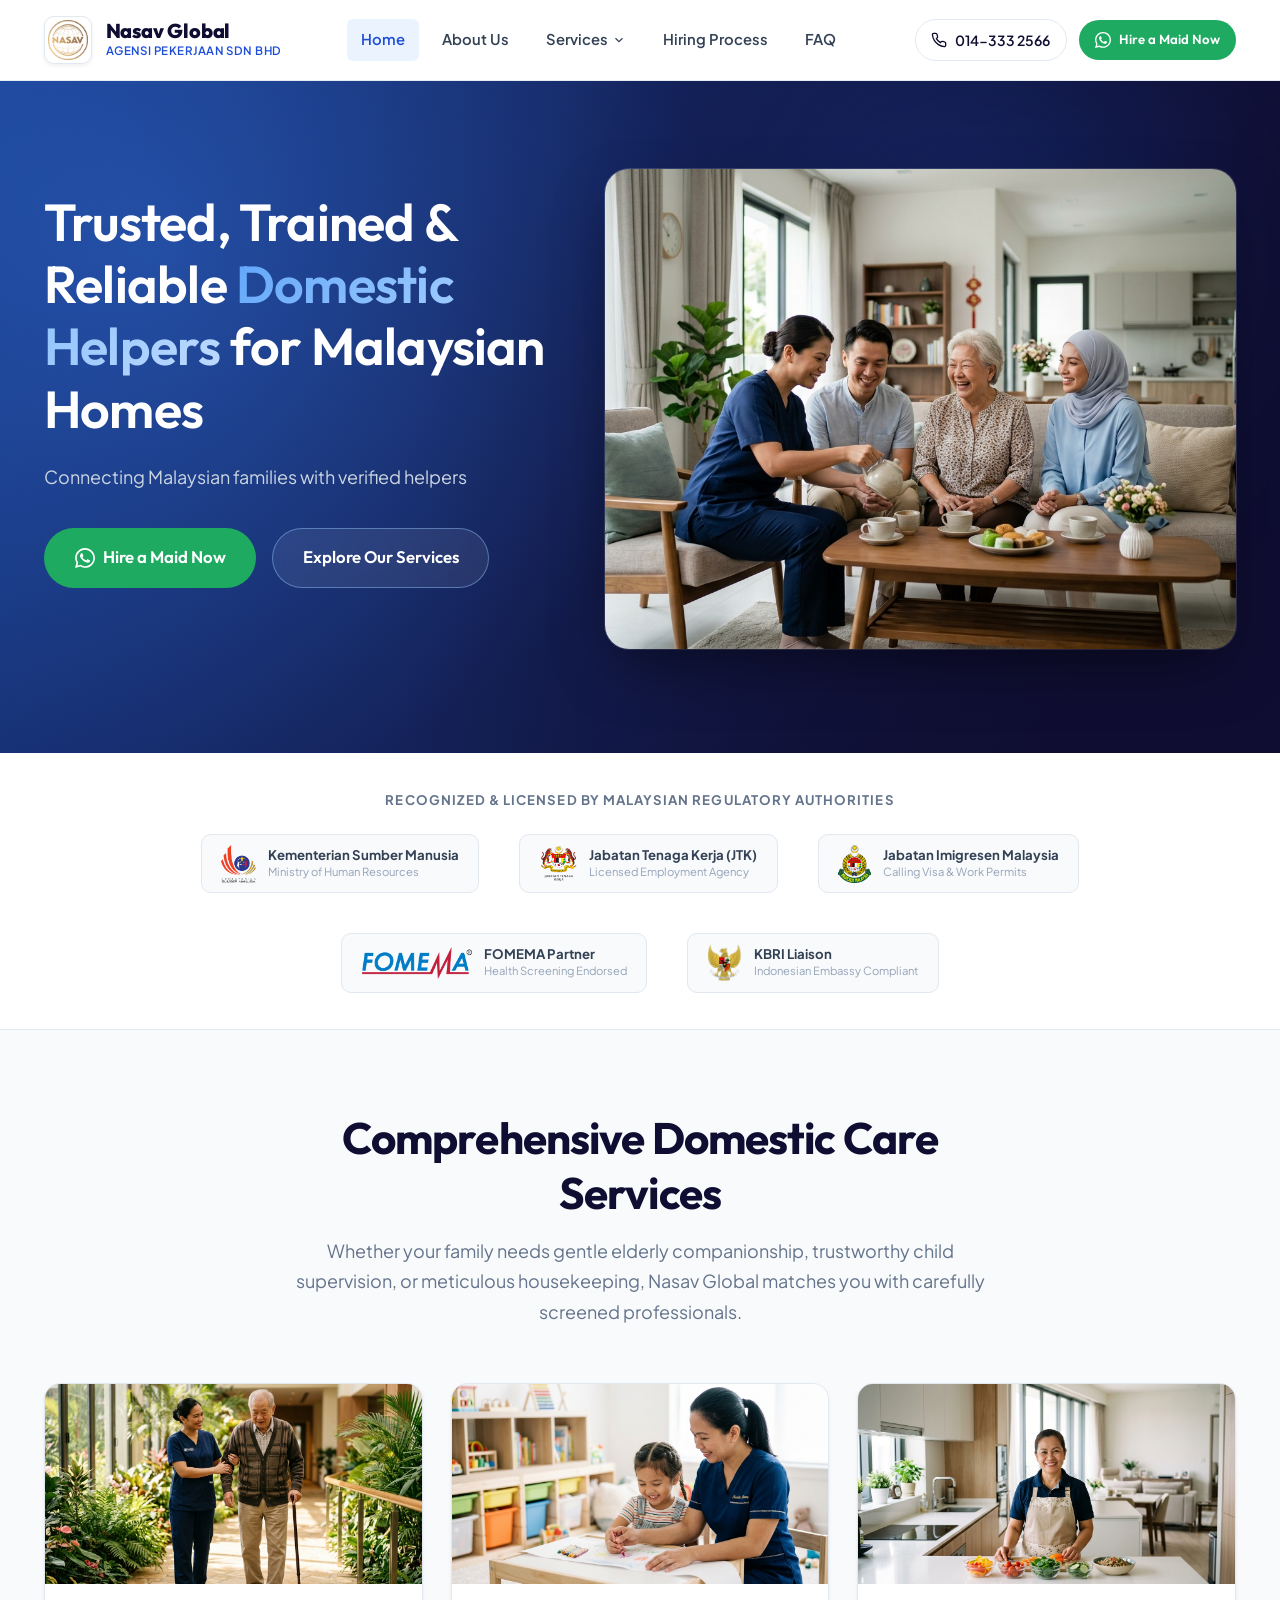
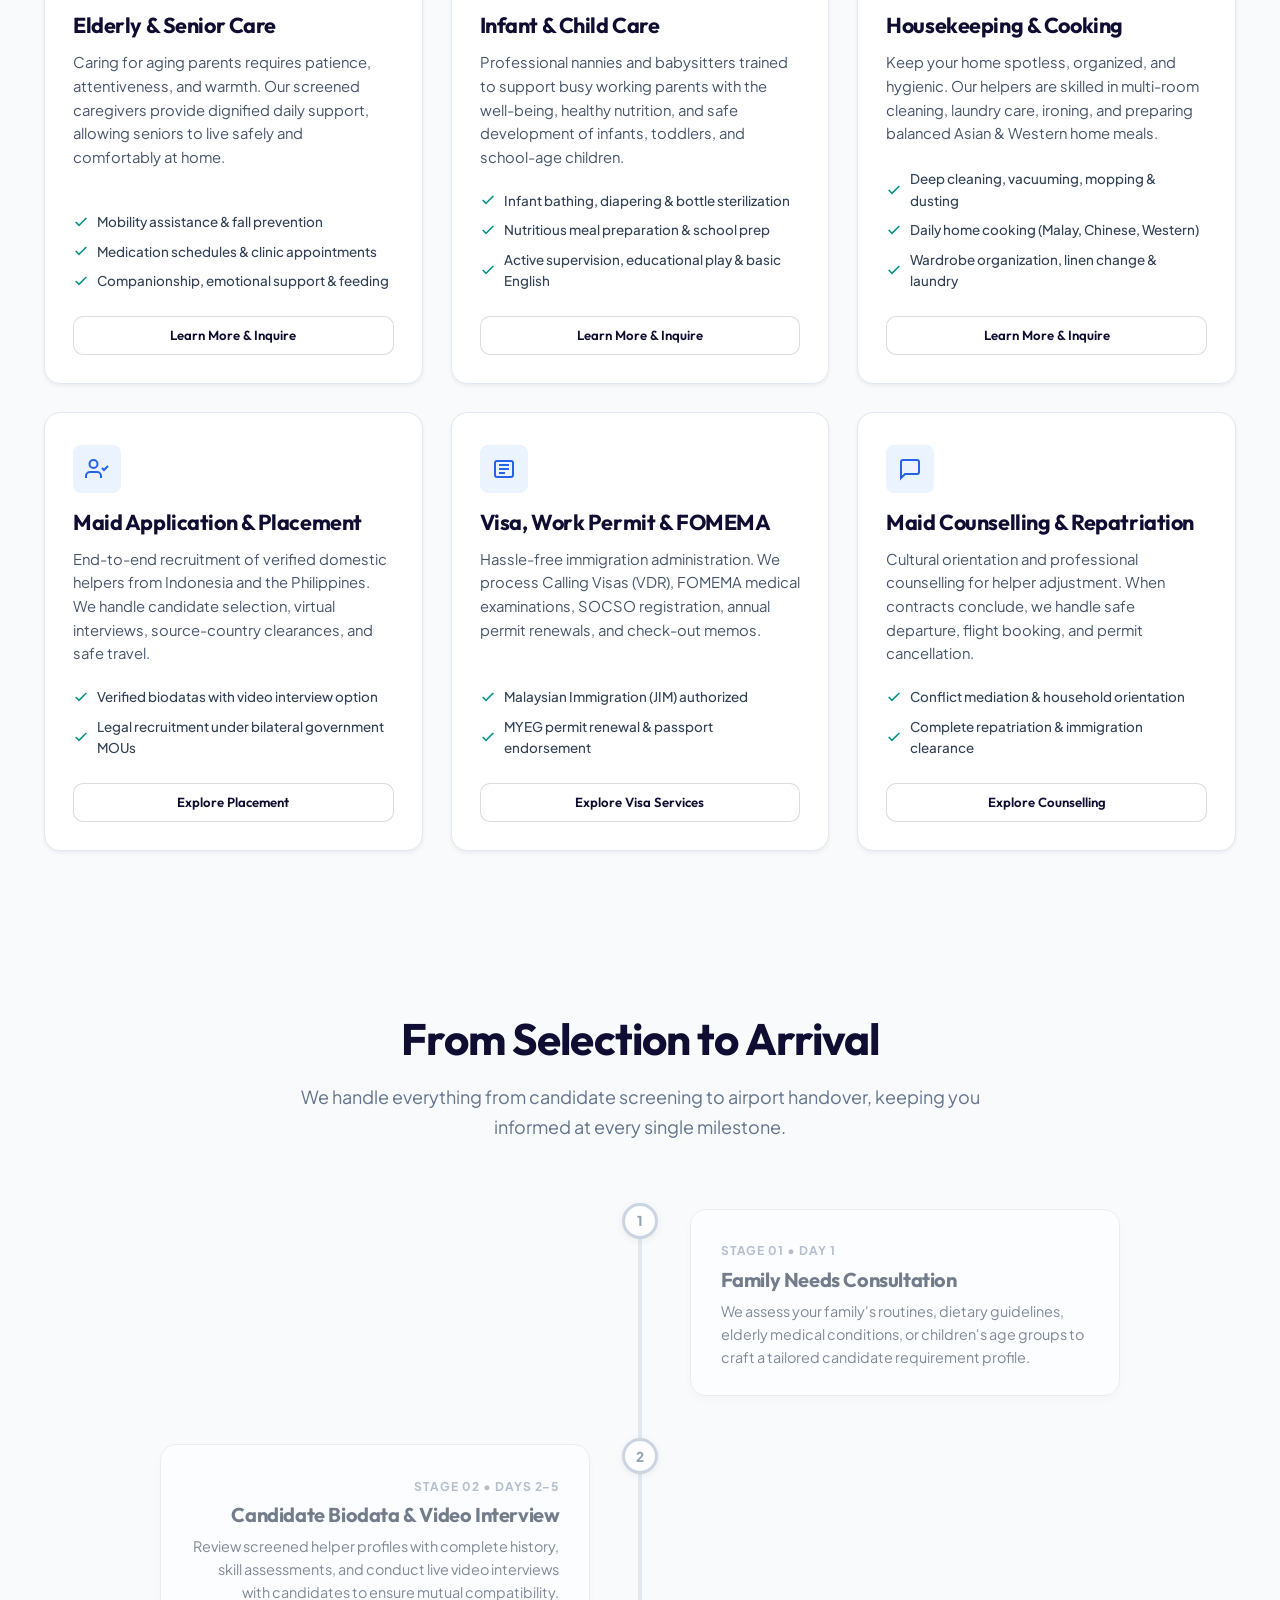
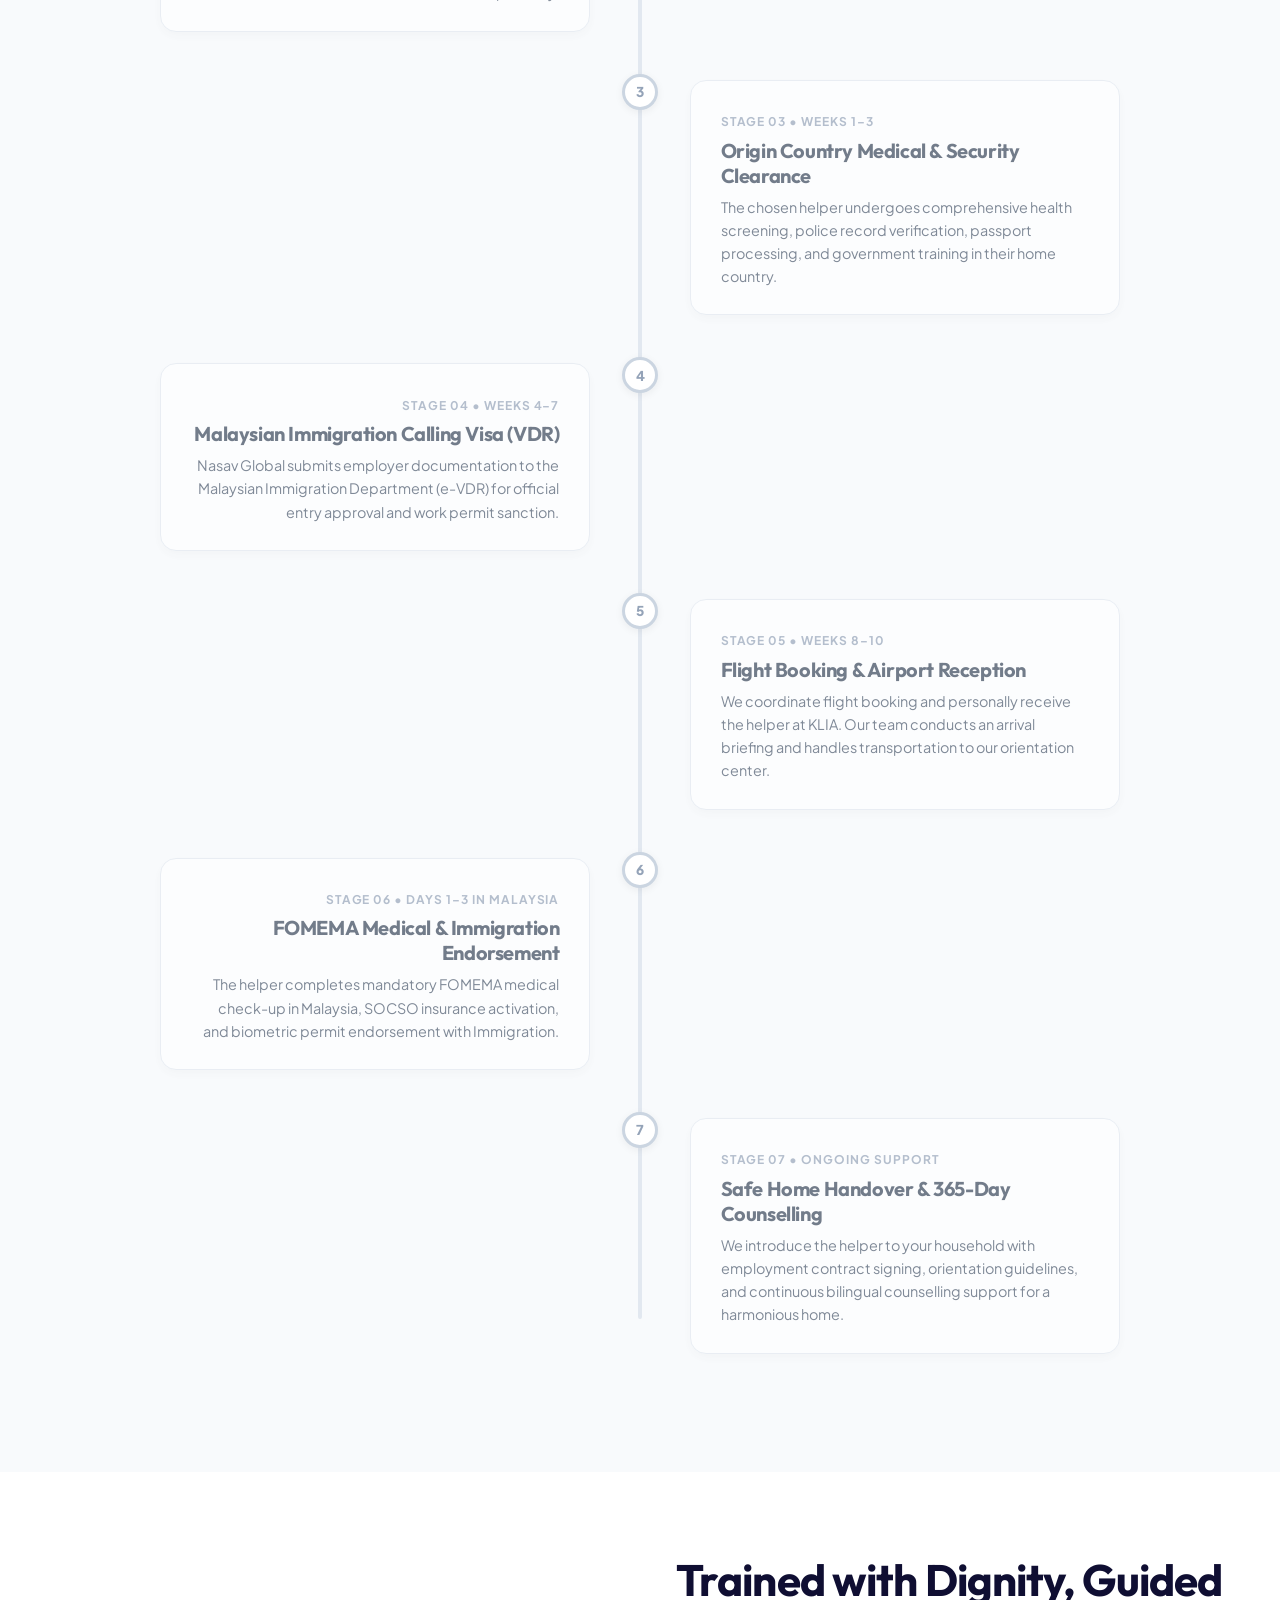
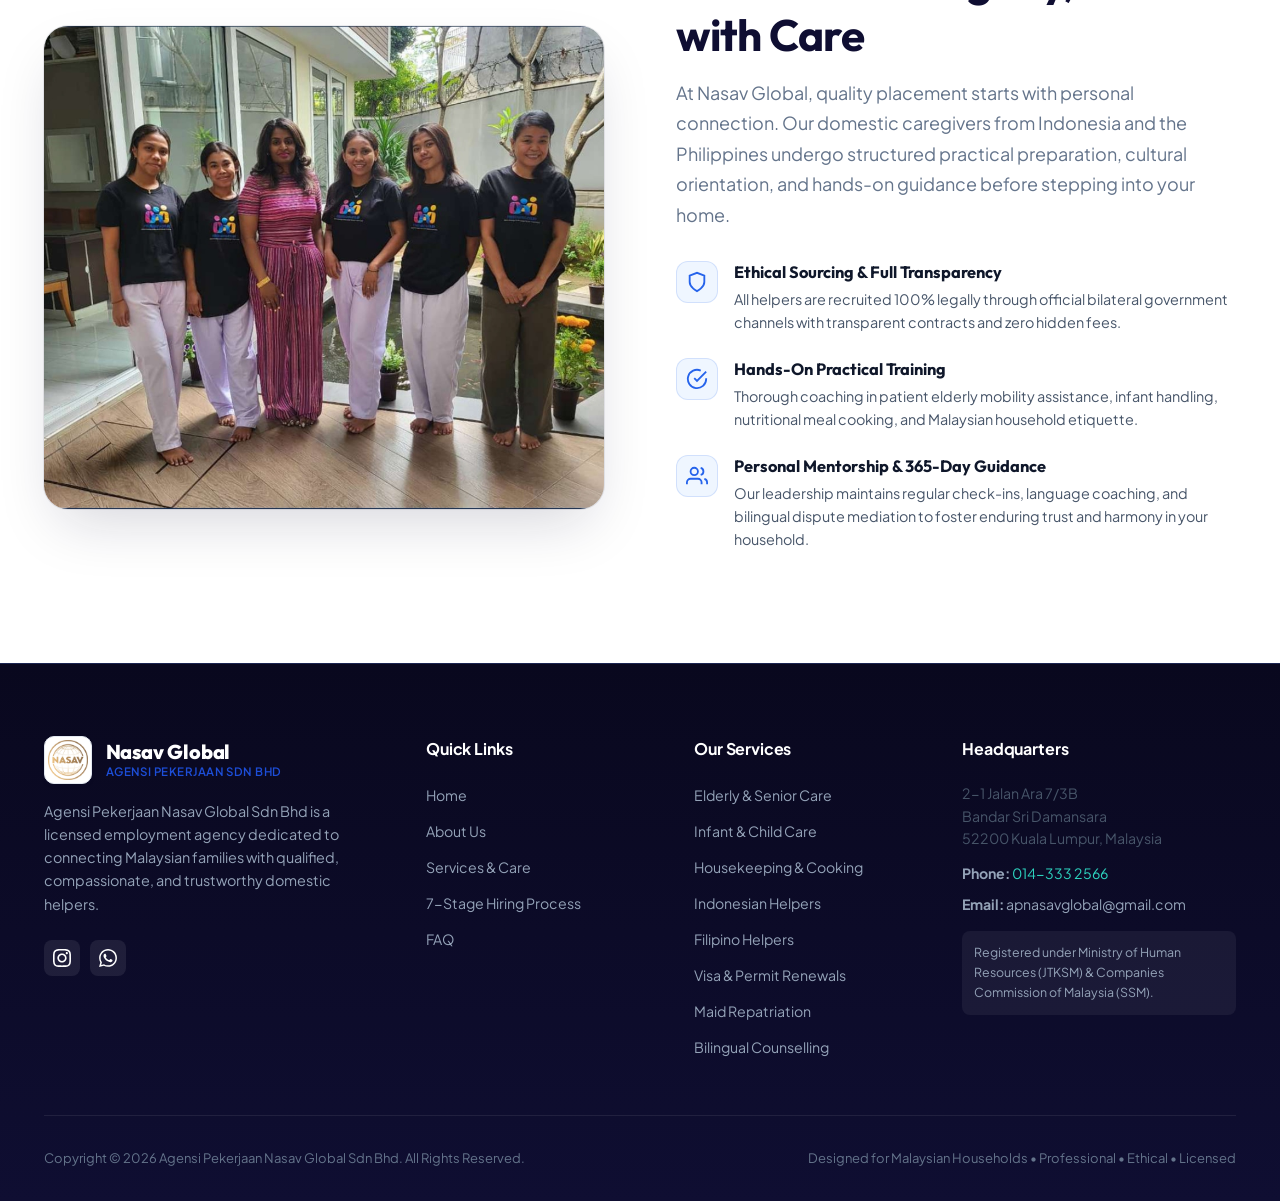
==== commit f226c6ef: "Remove Learn Our Story button from homepage" ====
--- a/index.html
+++ b/index.html
@@ -626,9 +626,6 @@
               </div>
             </div>
 
-            <div style="display: flex; flex-wrap: wrap; gap: 1rem; align-items: center;">
-              <a href="about.html" class="btn btn-secondary">Learn Our Story</a>
-            </div>
           </div>
         </div>
       </div>
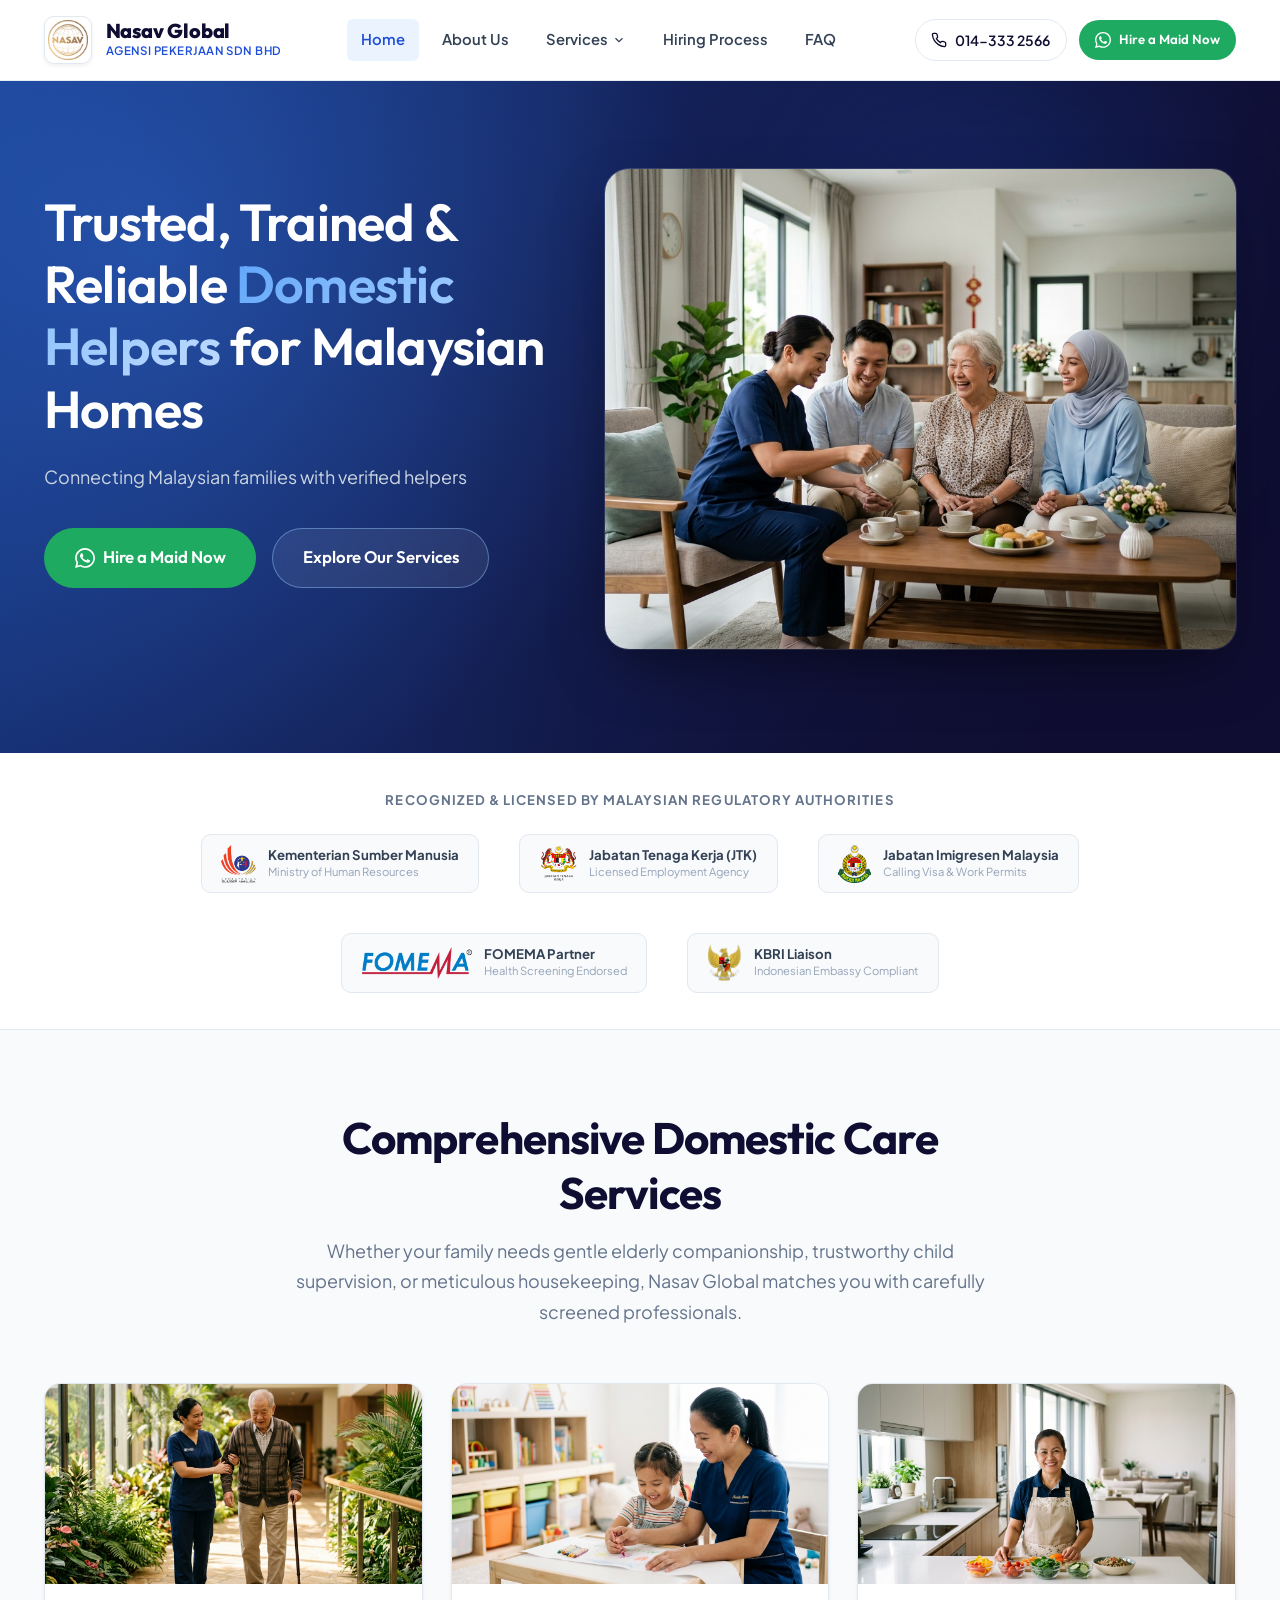
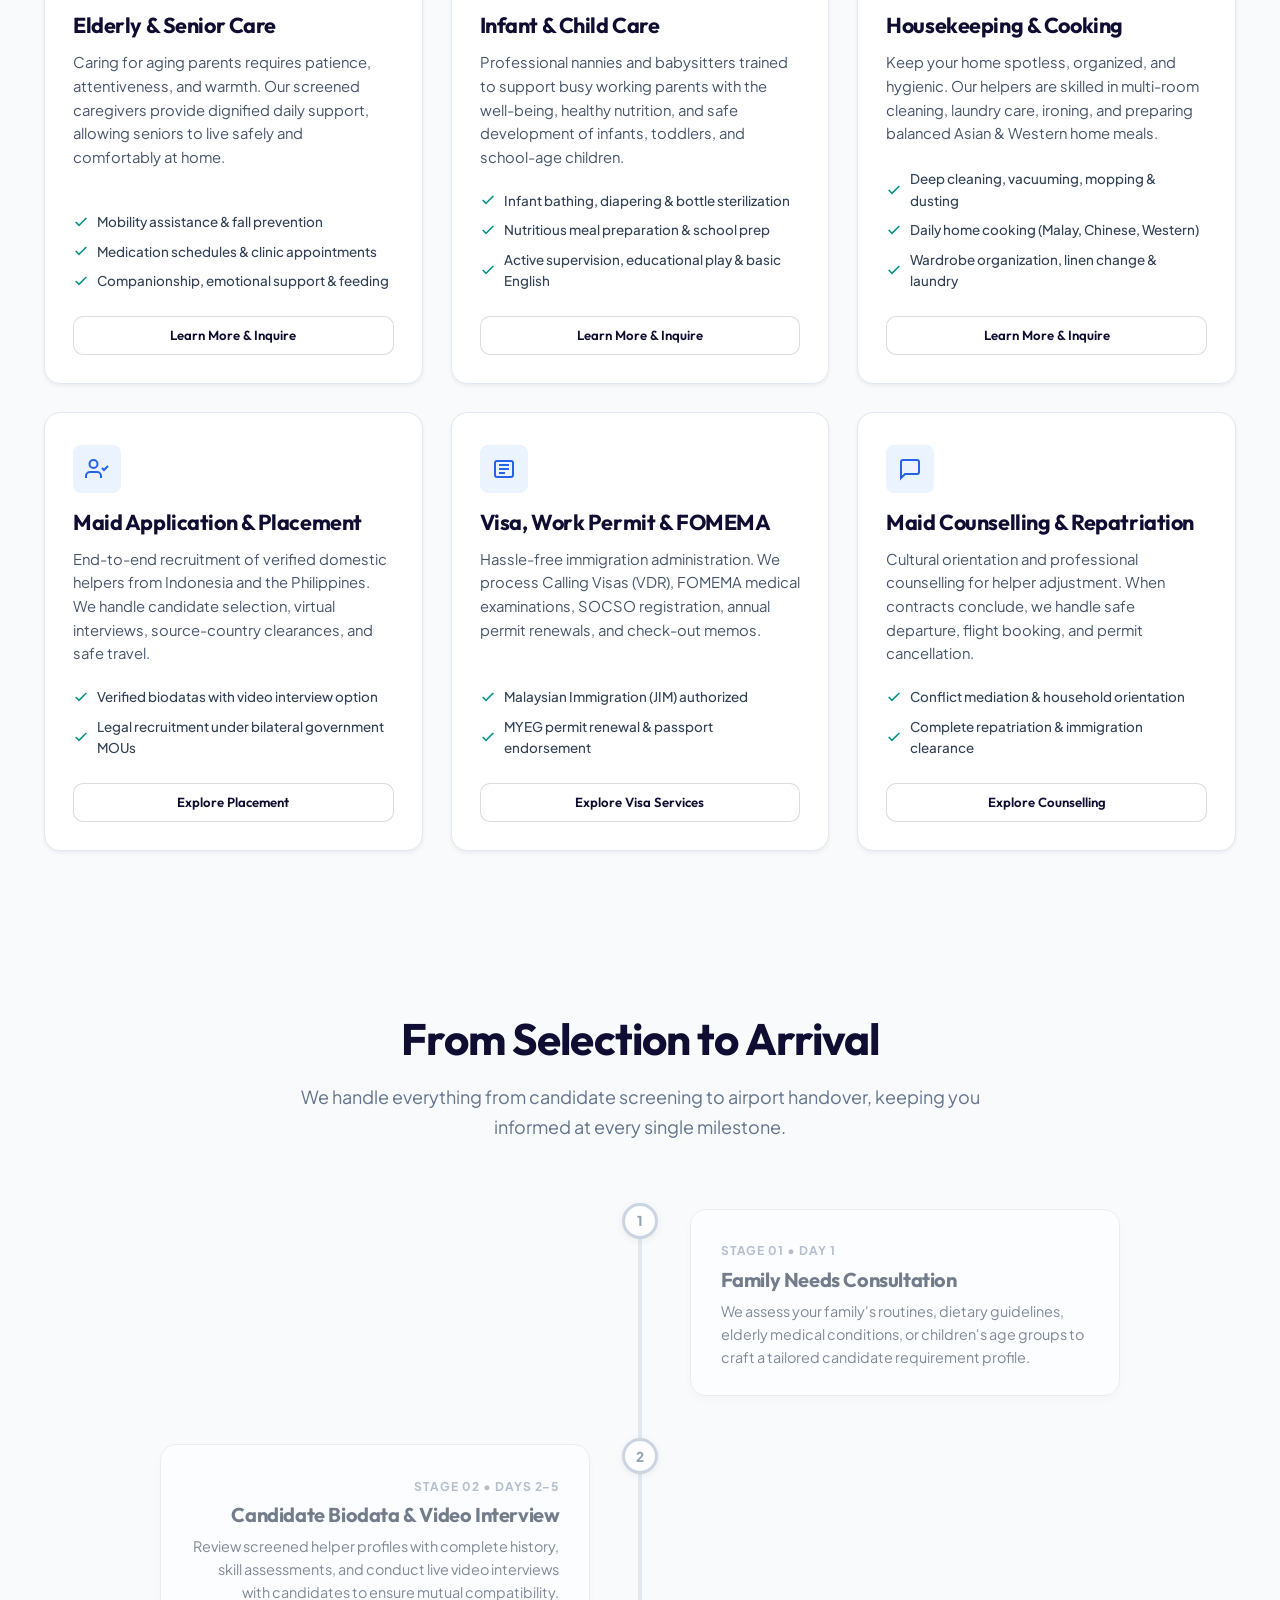
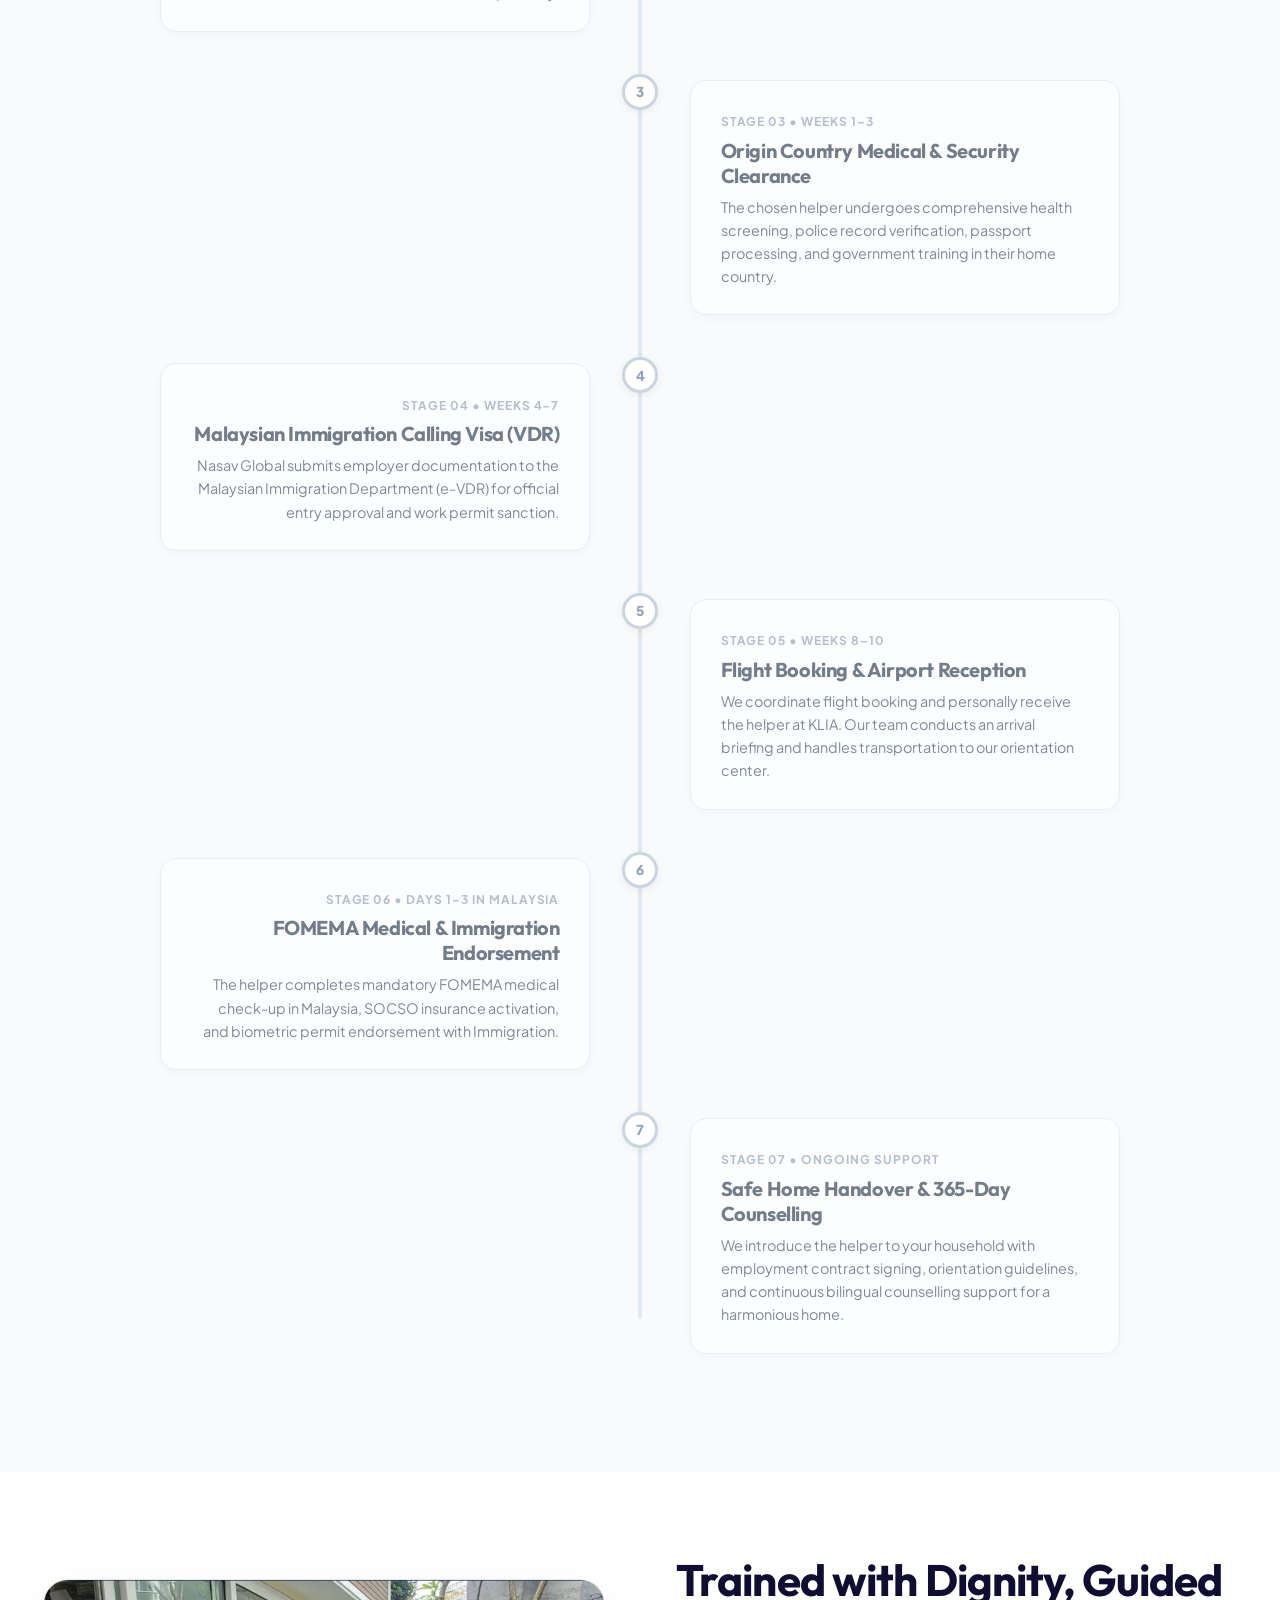
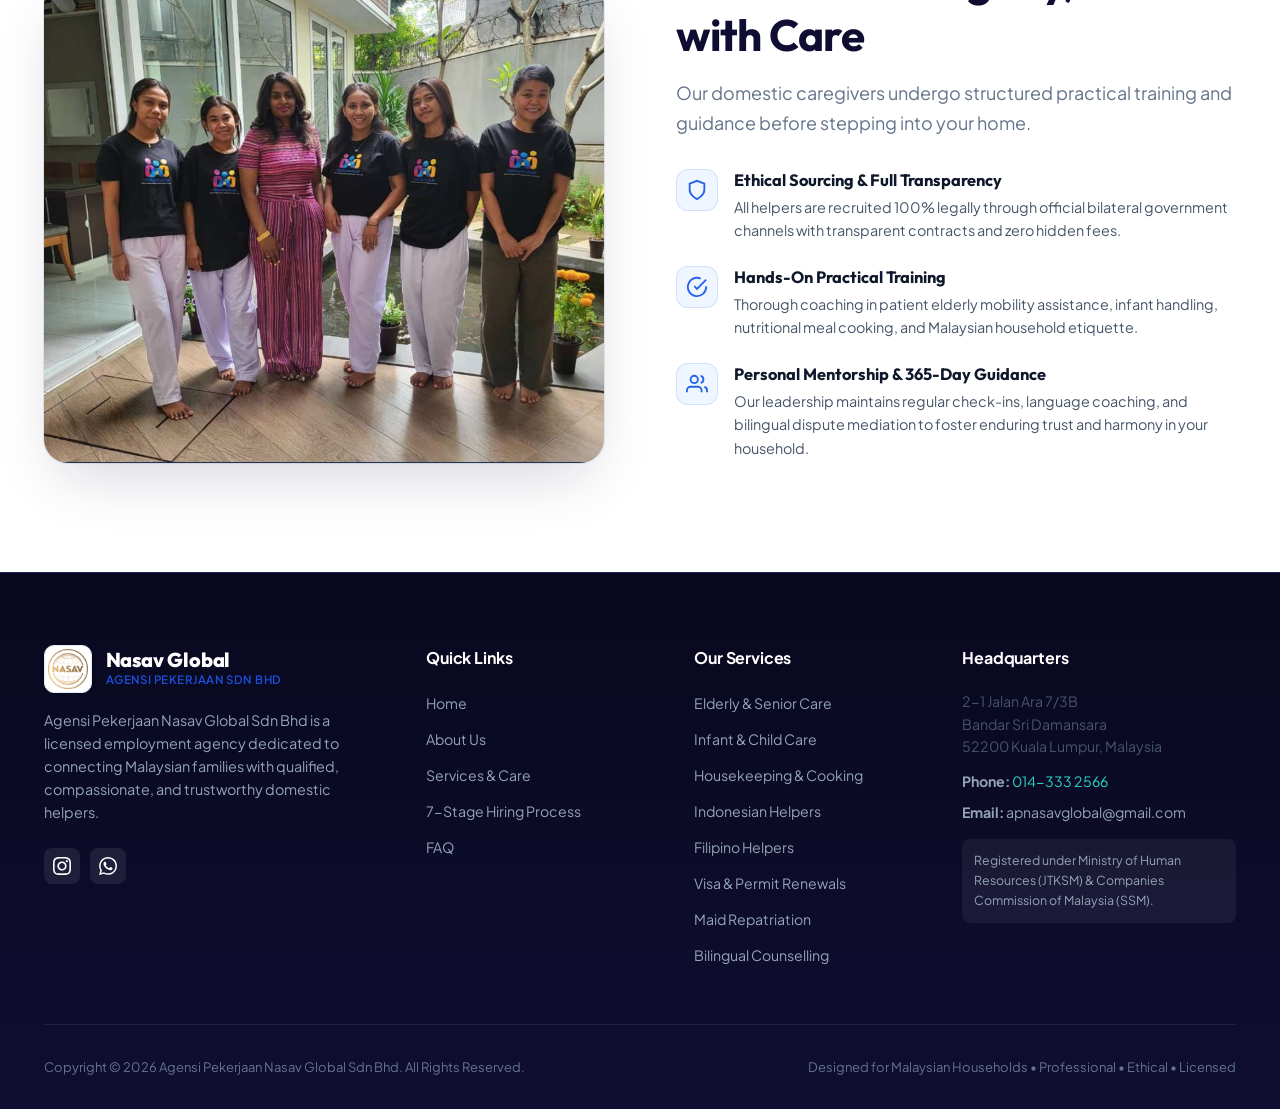
==== commit 83943ab5: "Shorten caregiver team section subtitle" ====
--- a/index.html
+++ b/index.html
@@ -591,7 +591,7 @@
           <div class="team-showcase-content">
             <h2 class="section-title" style="text-align: left; margin-bottom: 1rem;">Trained with Dignity, Guided with Care</h2>
             <p class="section-subtitle" style="text-align: left; margin: 0 0 1.5rem 0;">
-              At Nasav Global, quality placement starts with personal connection. Our domestic caregivers from Indonesia and the Philippines undergo structured practical preparation, cultural orientation, and hands-on guidance before stepping into your home.
+              Our domestic caregivers undergo structured practical training and guidance before stepping into your home.
             </p>
 
             <div class="team-features-list">
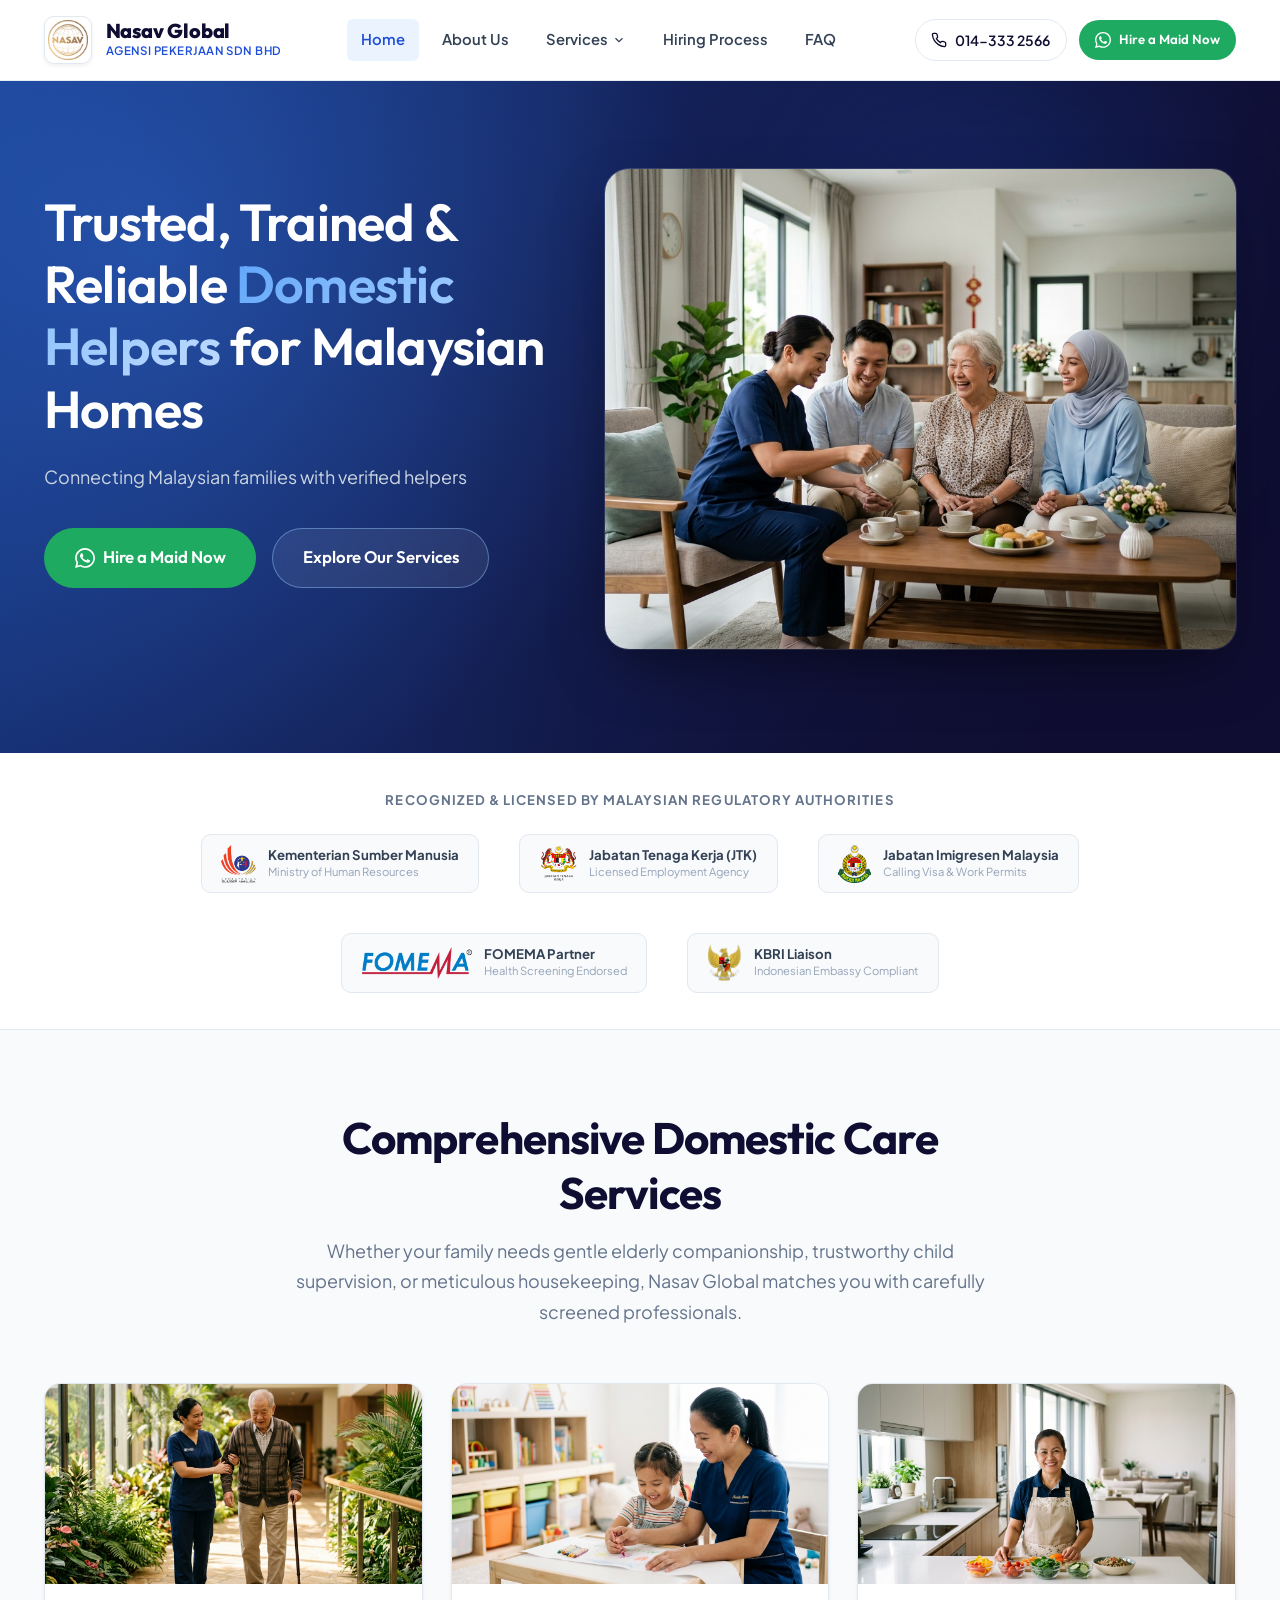
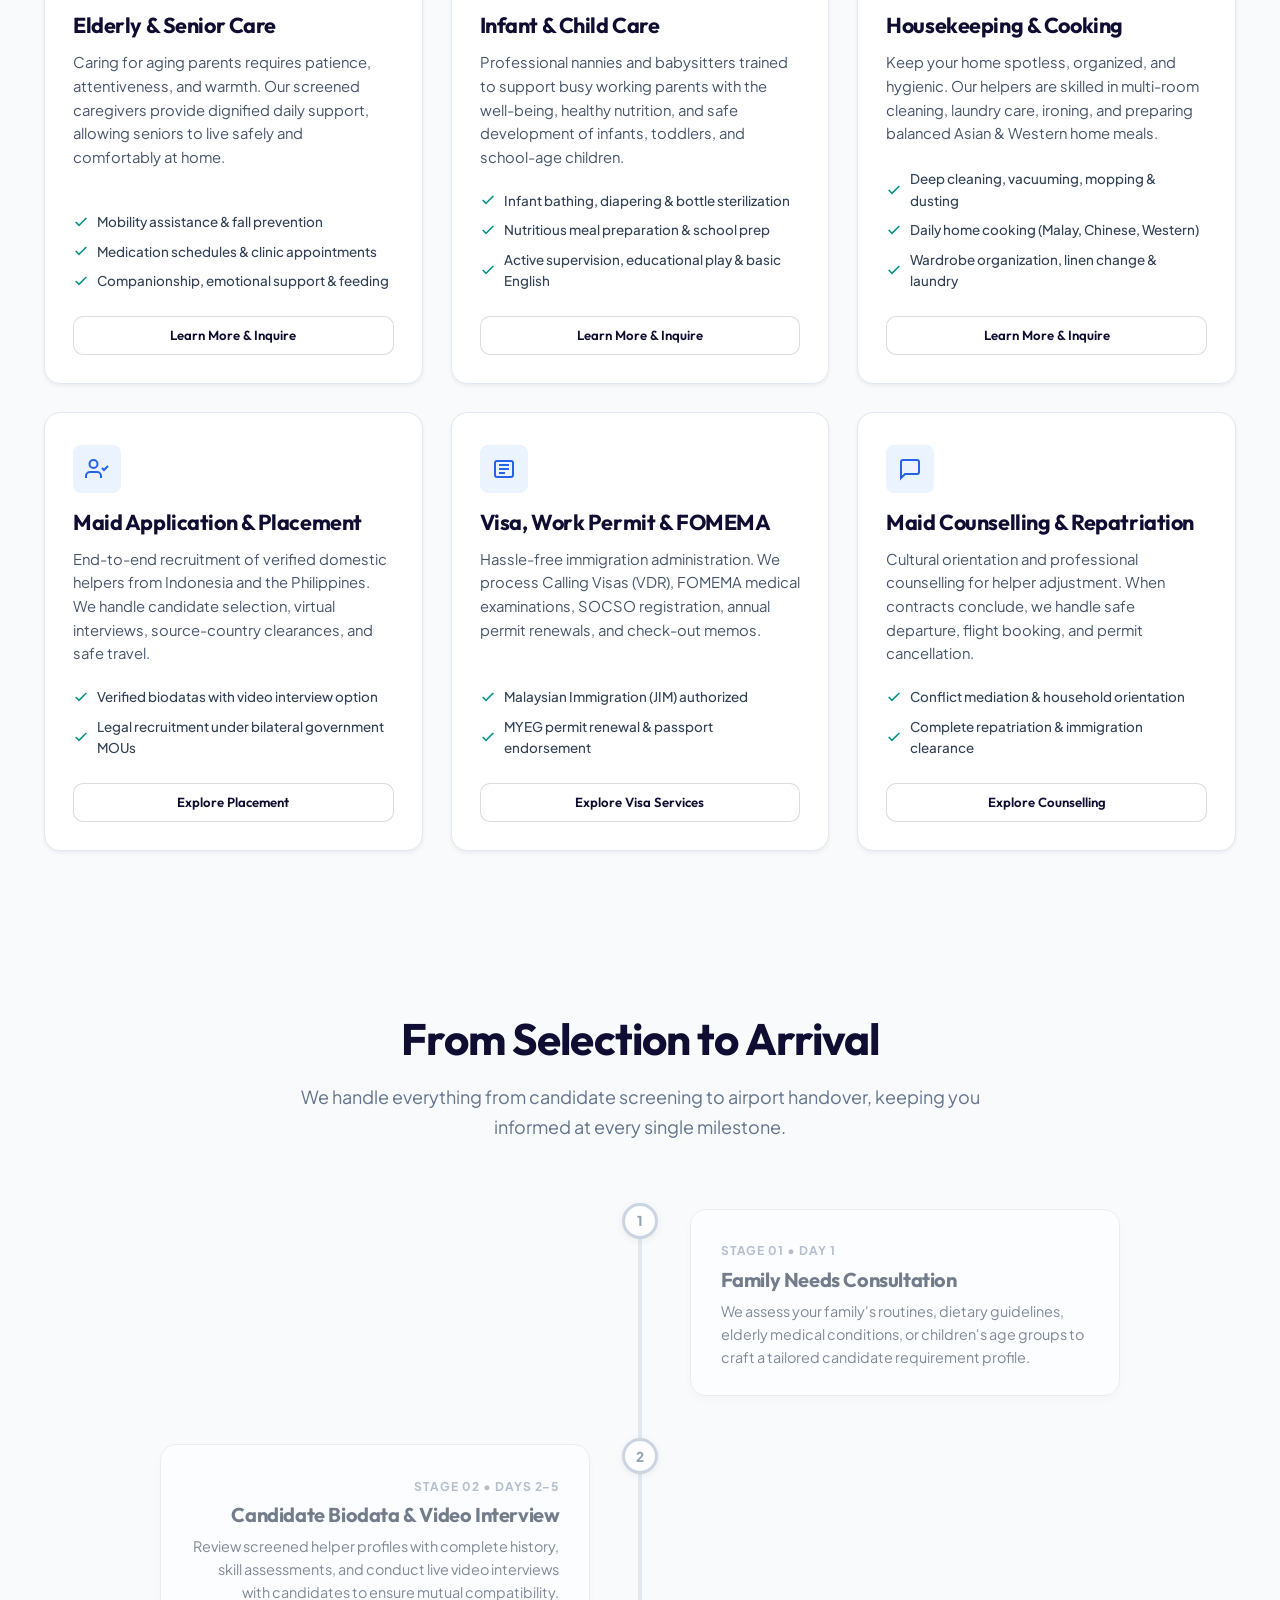
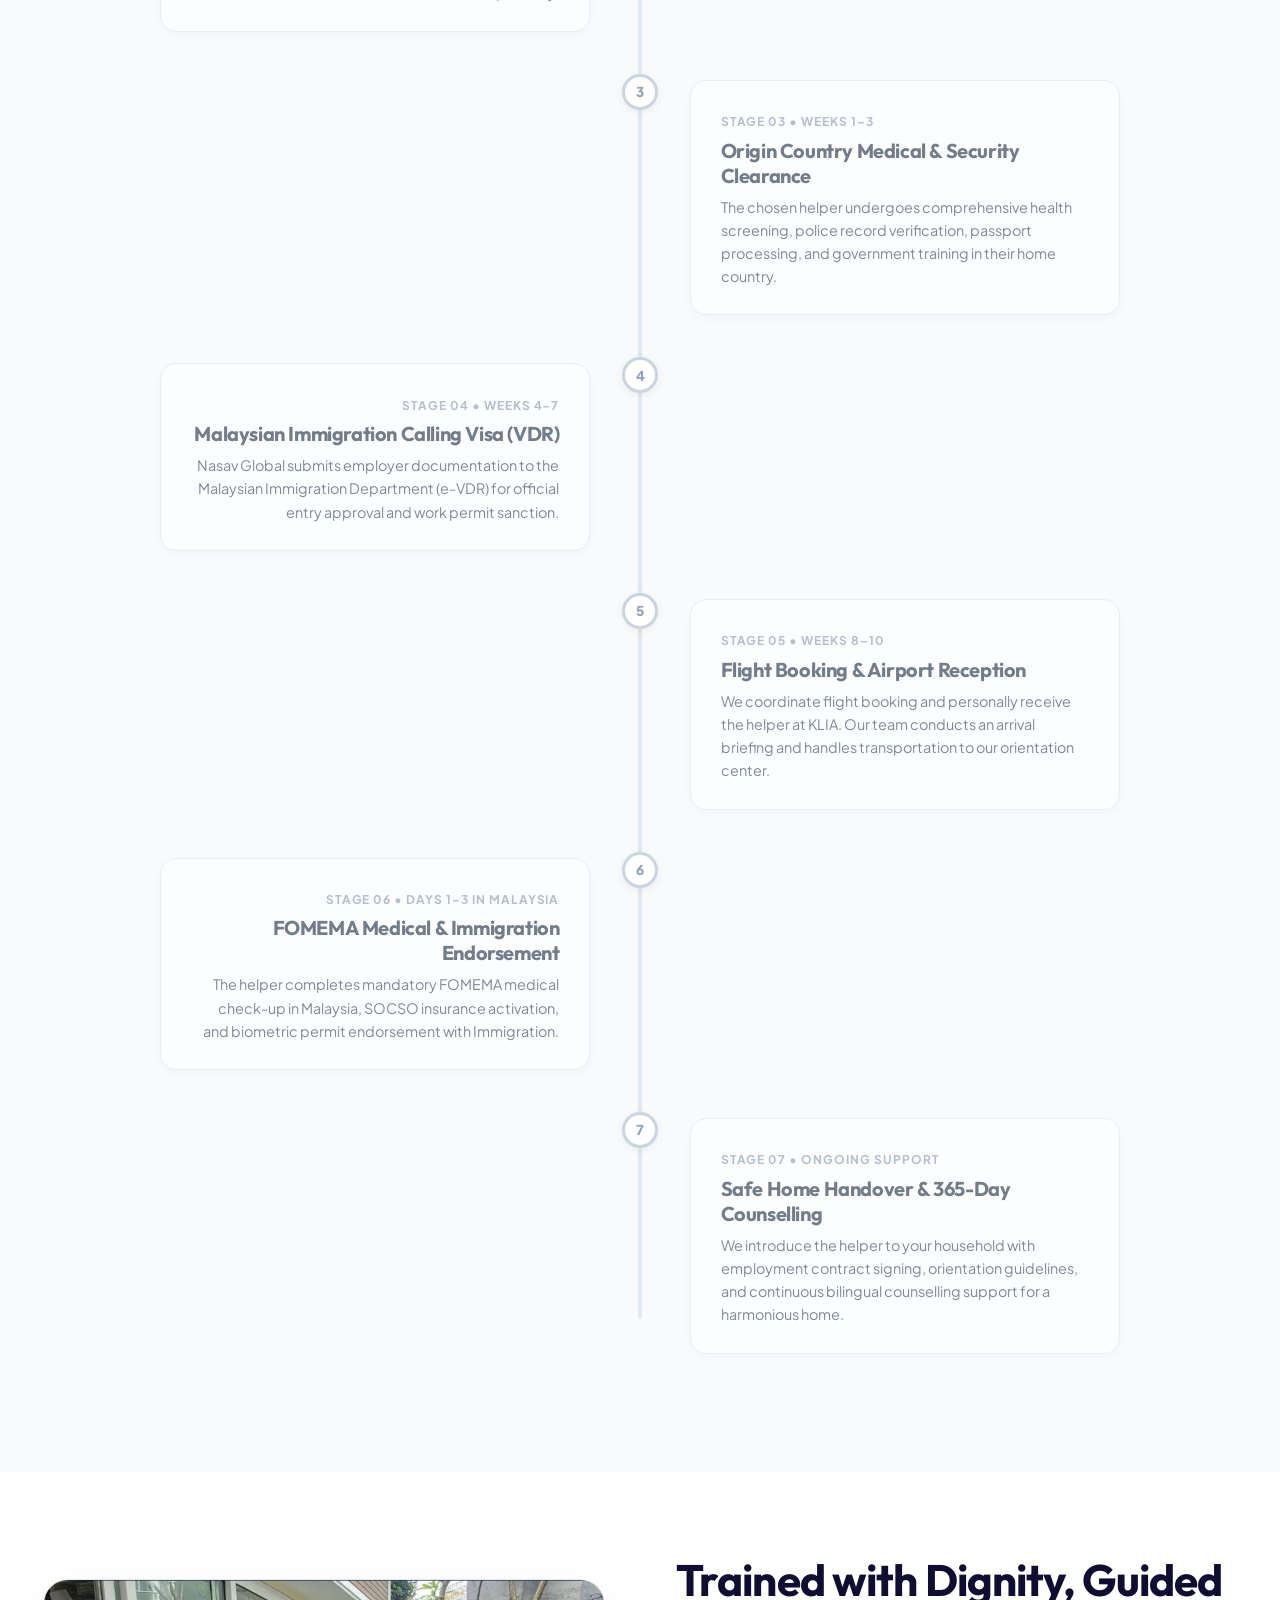
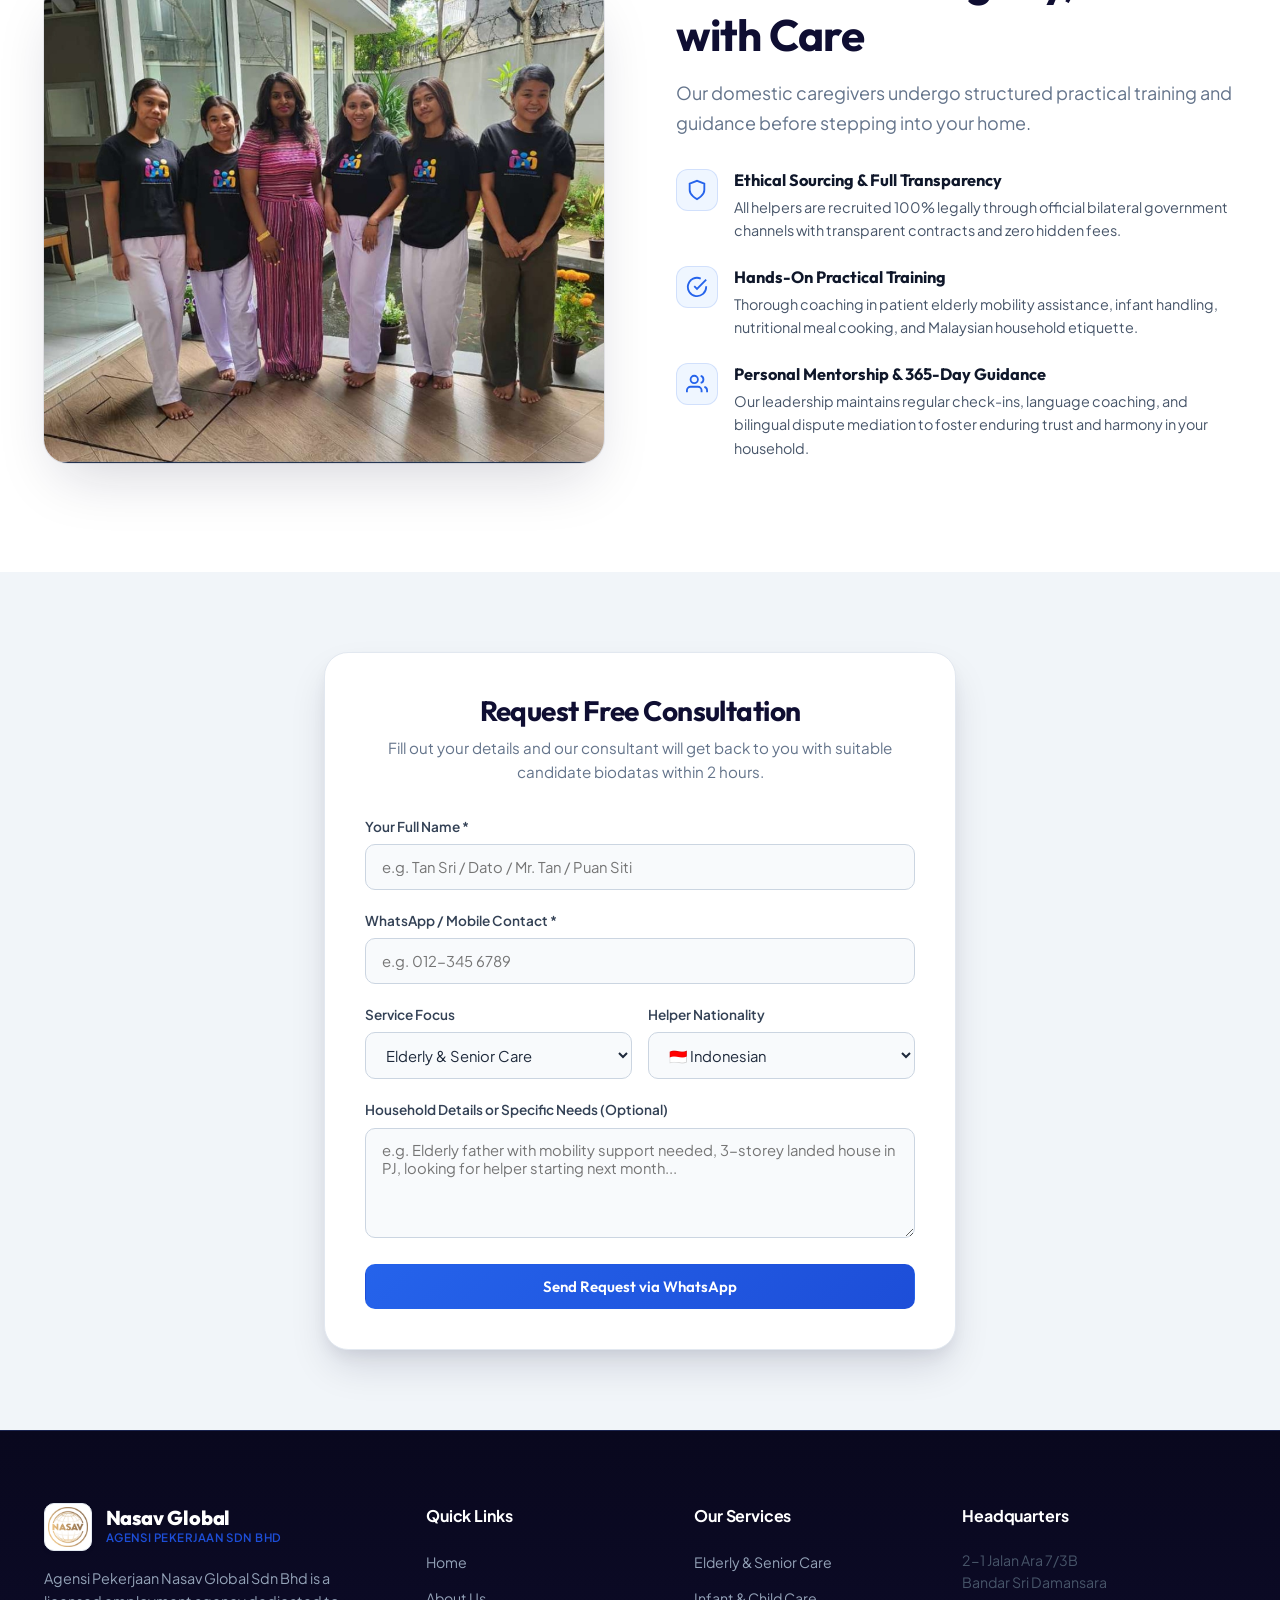
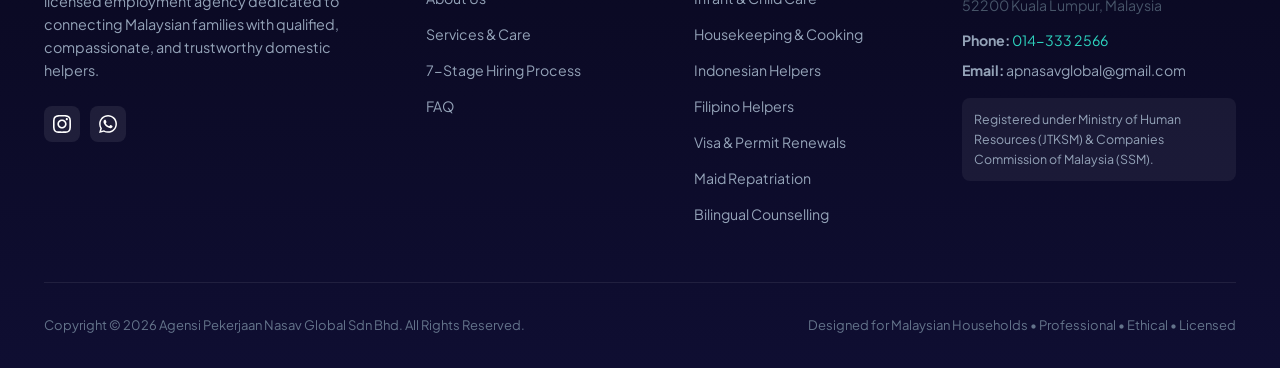
==== commit 37e30722: "Restore centered enquiry form section on homepage" ====
--- a/index.html
+++ b/index.html
@@ -631,7 +631,61 @@
       </div>
     </section>
 
-
+    <!-- Enquire / Consultation Section -->
+    <section class="section section-soft" id="enquireSection">
+      <div class="container" style="max-width: 680px; margin: 0 auto;">
+        <div class="contact-form-card">
+          <h3 style="font-size: 1.75rem; margin-bottom: 0.5rem; color: var(--primary-navy); text-align: center;">
+            Request Free Consultation
+          </h3>
+          <p style="font-size: 0.95rem; color: var(--slate-500); margin-bottom: 2rem; text-align: center;">
+            Fill out your details and our consultant will get back to you with suitable candidate biodatas within 2 hours.
+          </p>
+
+          <form id="consultationForm">
+            <div class="form-group">
+              <label class="form-label" for="consName">Your Full Name *</label>
+              <input type="text" class="form-control" id="consName" required placeholder="e.g. Tan Sri / Dato / Mr. Tan / Puan Siti">
+            </div>
+
+            <div class="form-group">
+              <label class="form-label" for="consPhone">WhatsApp / Mobile Contact *</label>
+              <input type="tel" class="form-control" id="consPhone" required placeholder="e.g. 012-345 6789">
+            </div>
+
+            <div style="display: grid; grid-template-columns: repeat(2, 1fr); gap: 1rem;">
+              <div class="form-group">
+                <label class="form-label" for="consService">Service Focus</label>
+                <select class="form-control" id="consService">
+                  <option value="Elderly Care">Elderly & Senior Care</option>
+                  <option value="Childcare">Infant & Childcare / Nanny</option>
+                  <option value="Housekeeping">Housekeeping & Cooking</option>
+                  <option value="Permit Renewal">Work Permit Renewal</option>
+                </select>
+              </div>
+
+              <div class="form-group">
+                <label class="form-label" for="consNationality">Helper Nationality</label>
+                <select class="form-control" id="consNationality">
+                  <option value="Indonesian">🇮🇩 Indonesian</option>
+                  <option value="Filipino">🇵🇭 Filipino</option>
+                  <option value="Either">Either is Fine</option>
+                </select>
+              </div>
+            </div>
+
+            <div class="form-group">
+              <label class="form-label" for="consNotes">Household Details or Specific Needs (Optional)</label>
+              <textarea class="form-control" id="consNotes" placeholder="e.g. Elderly father with mobility support needed, 3-storey landed house in PJ, looking for helper starting next month..."></textarea>
+            </div>
+
+            <button type="submit" class="btn btn-primary" style="width: 100%;" id="submitConsultationBtn">
+              Send Request via WhatsApp
+            </button>
+          </form>
+        </div>
+      </div>
+    </section>
 
   </main>
 
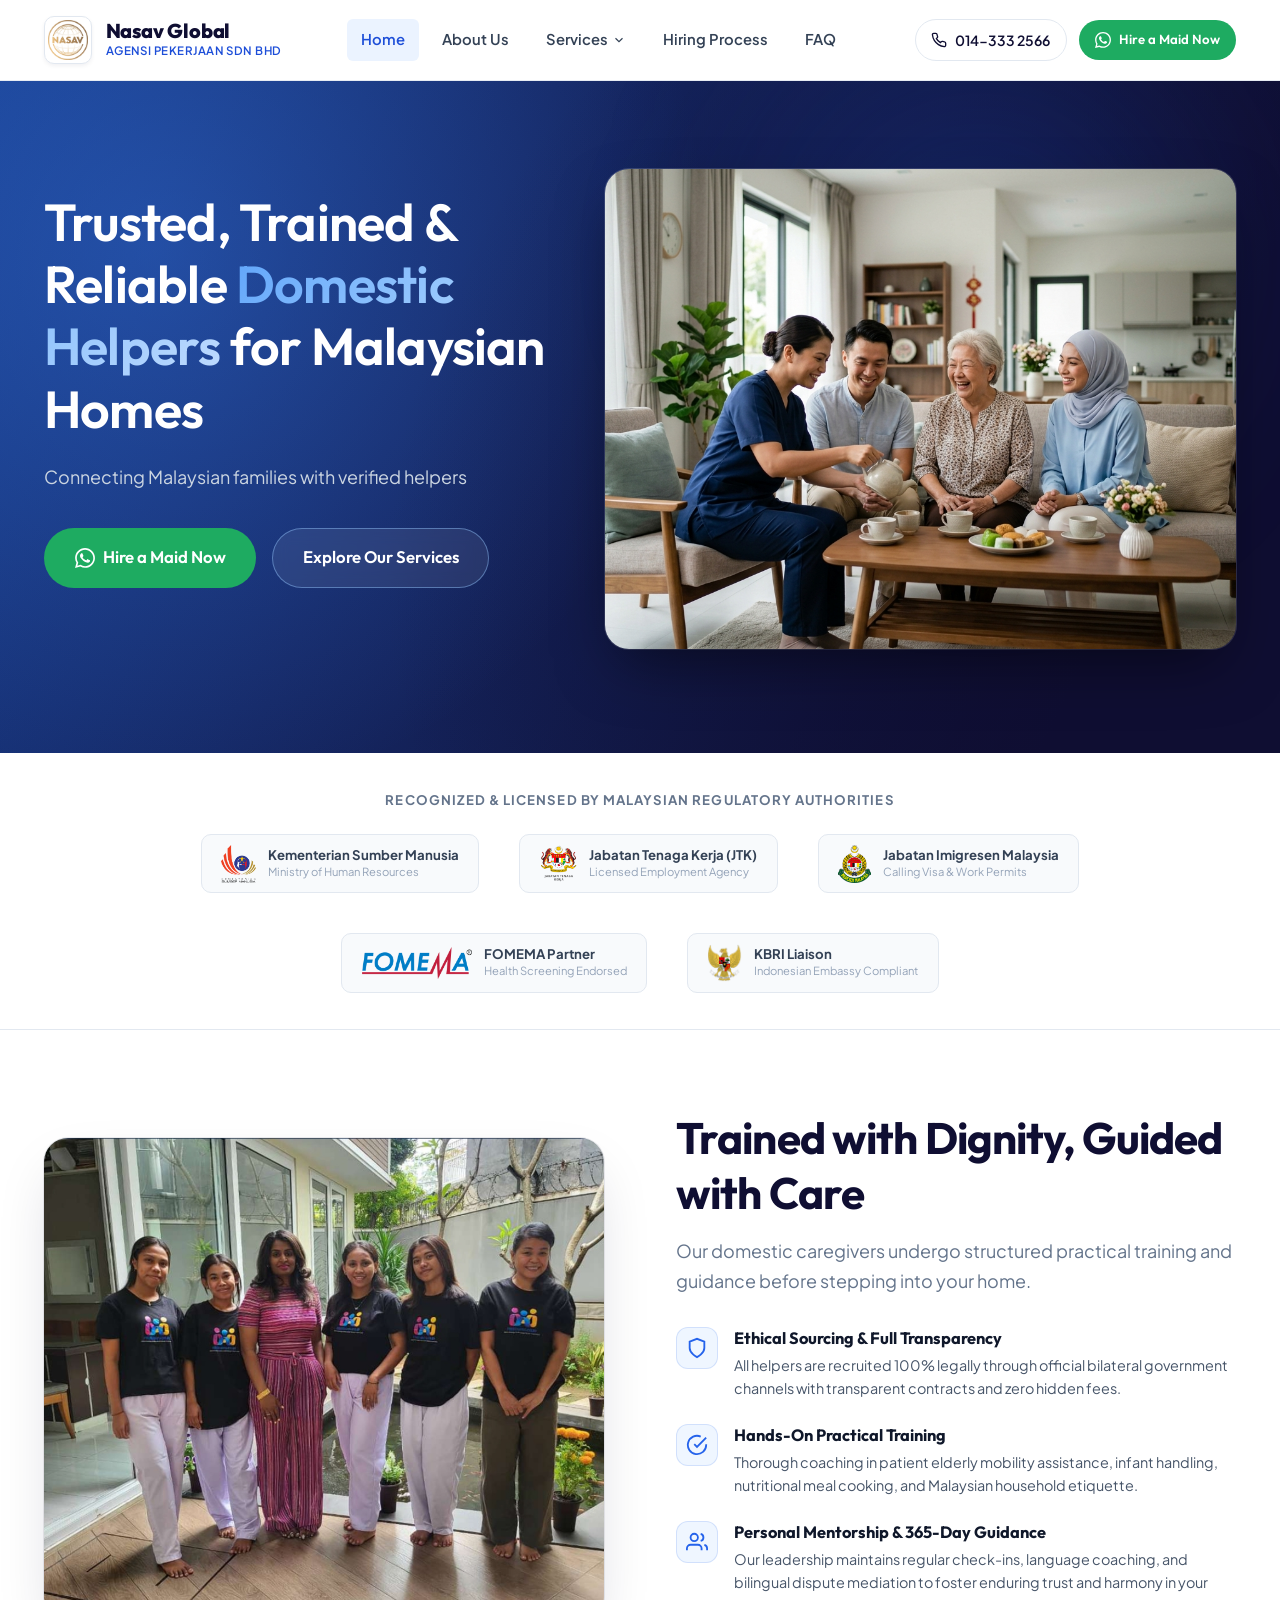
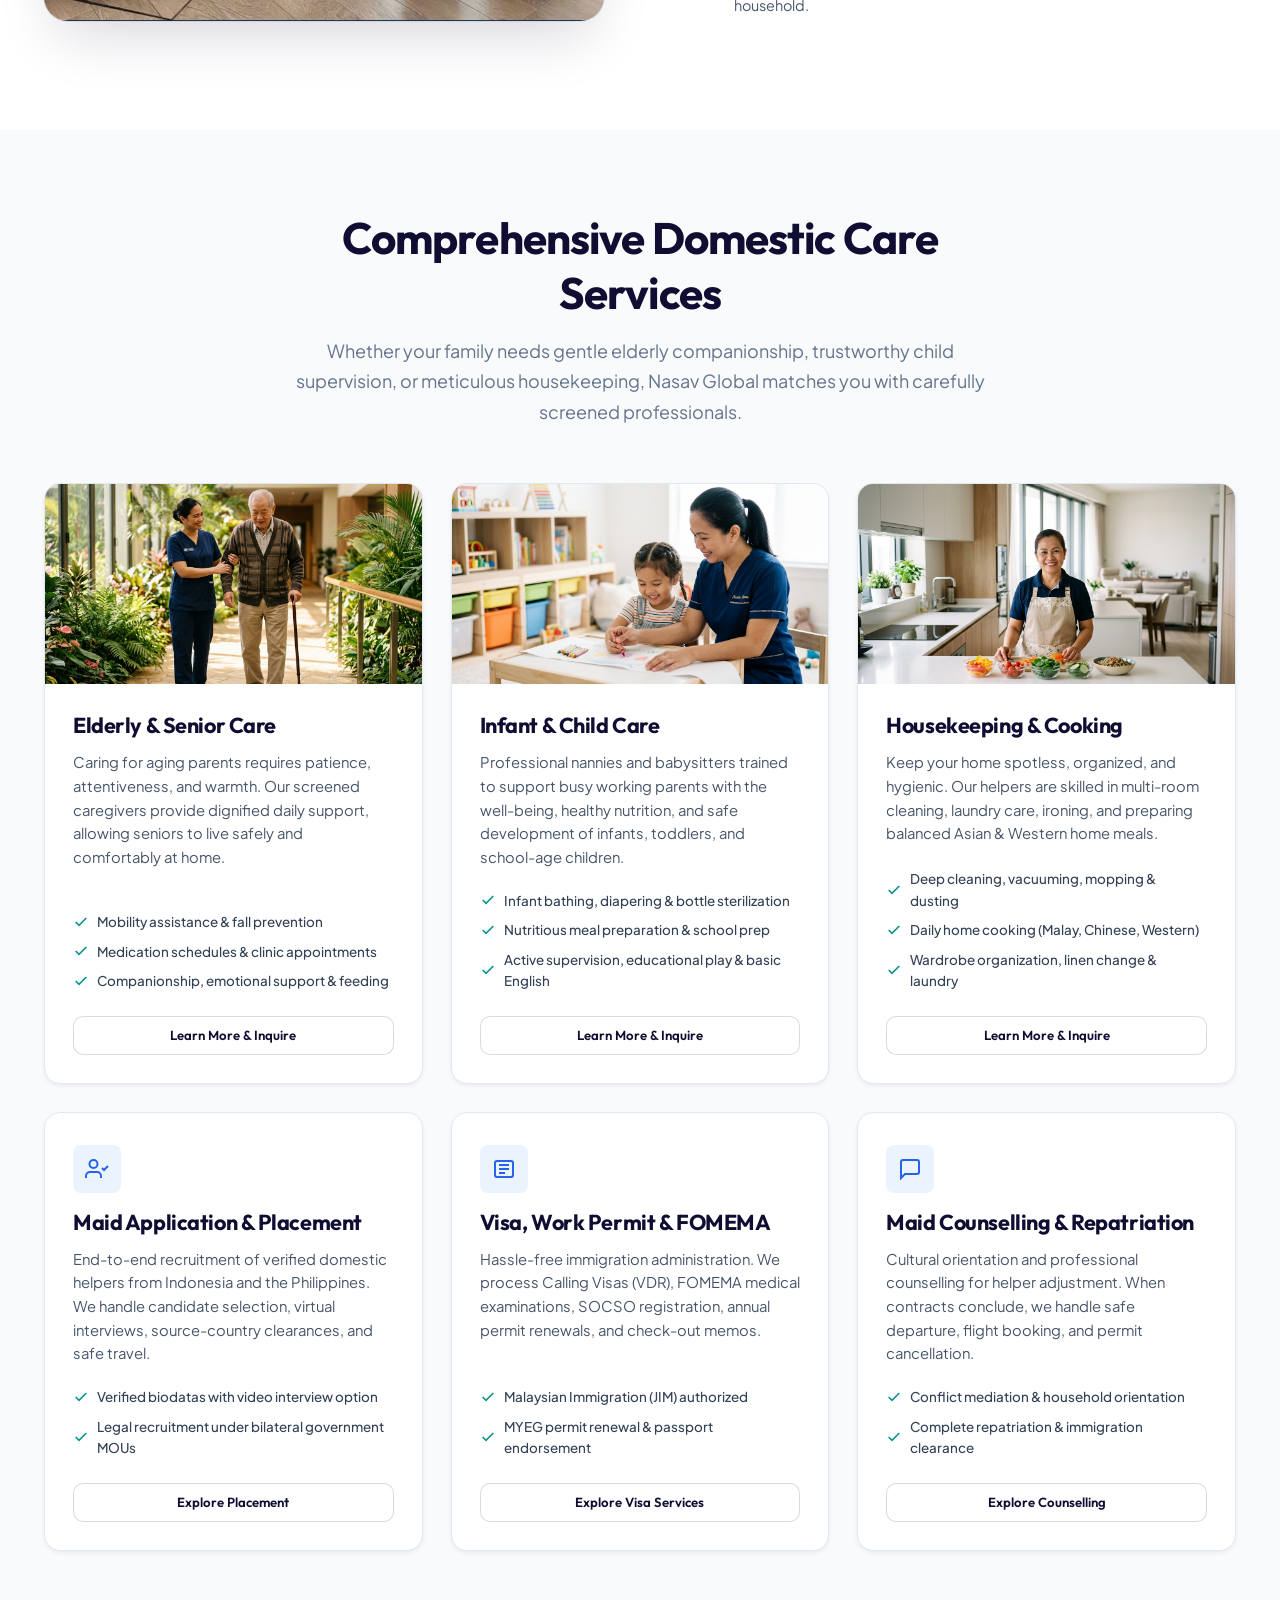
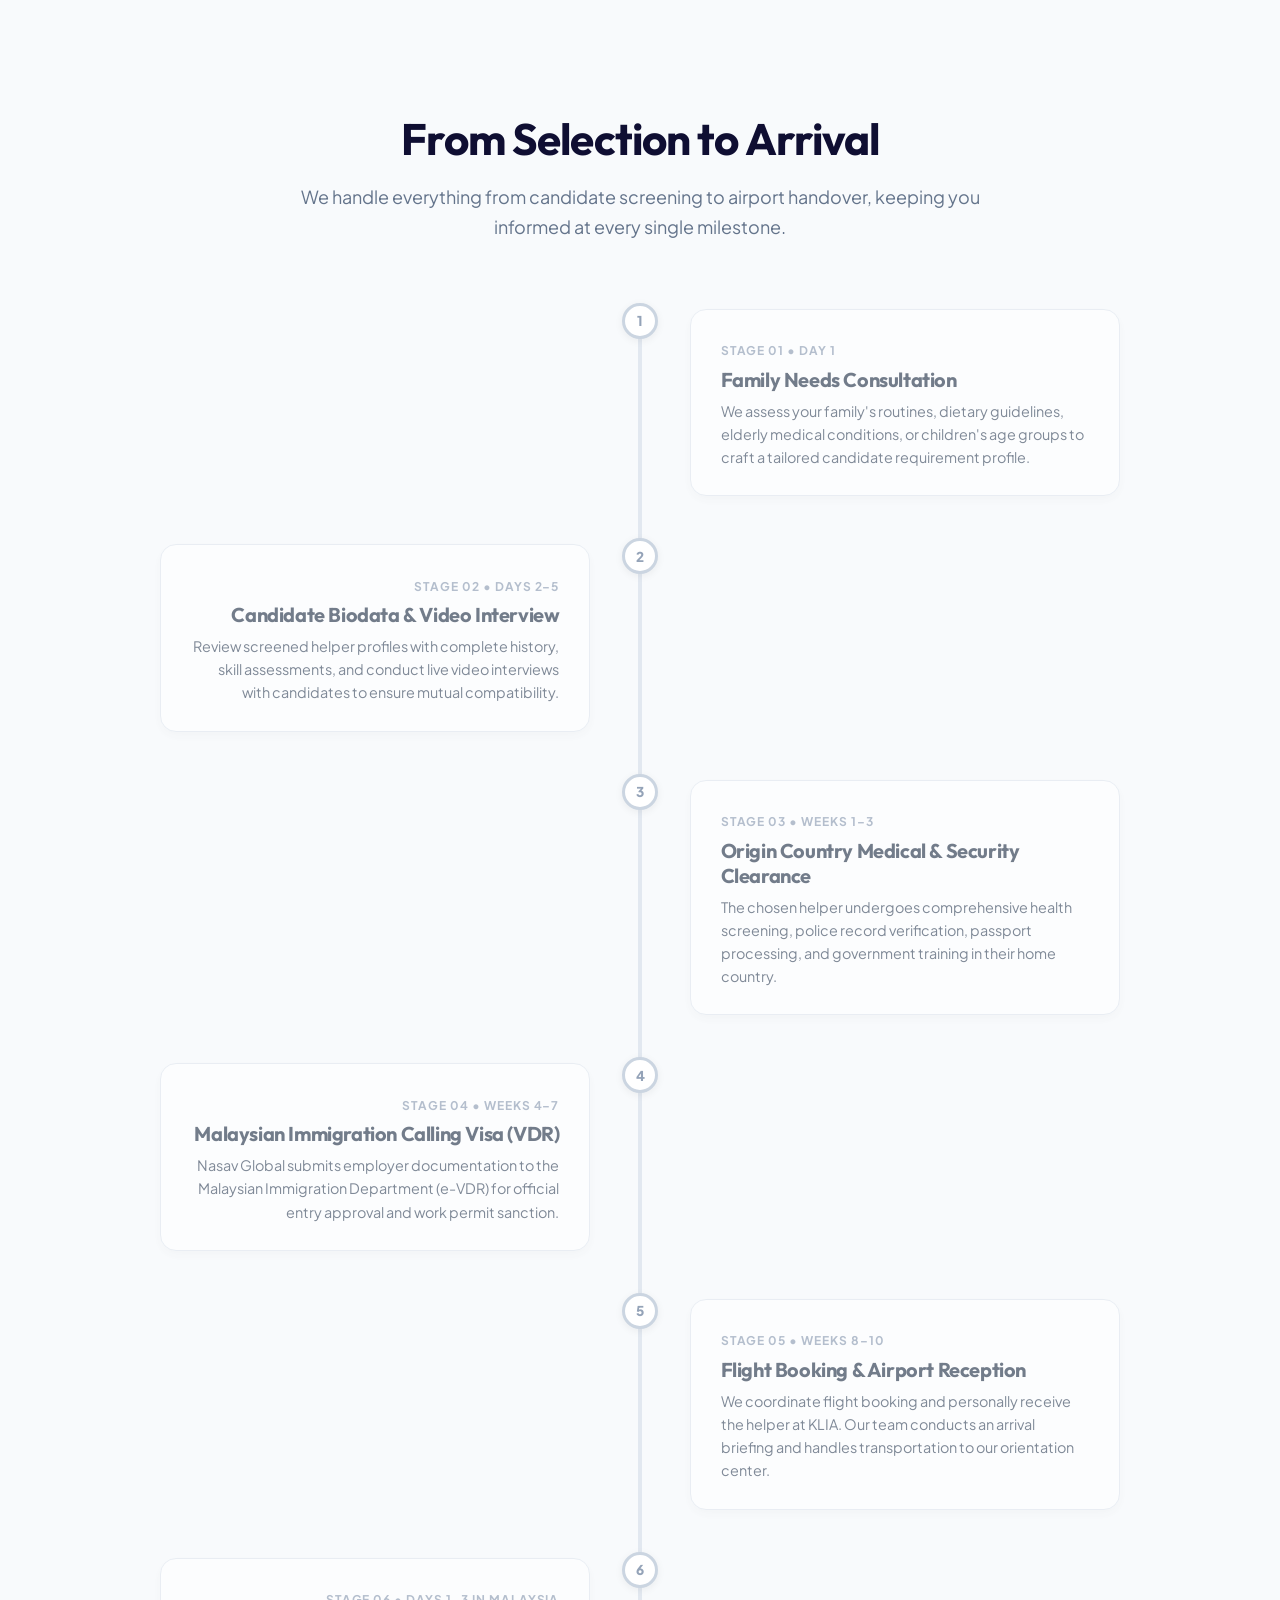
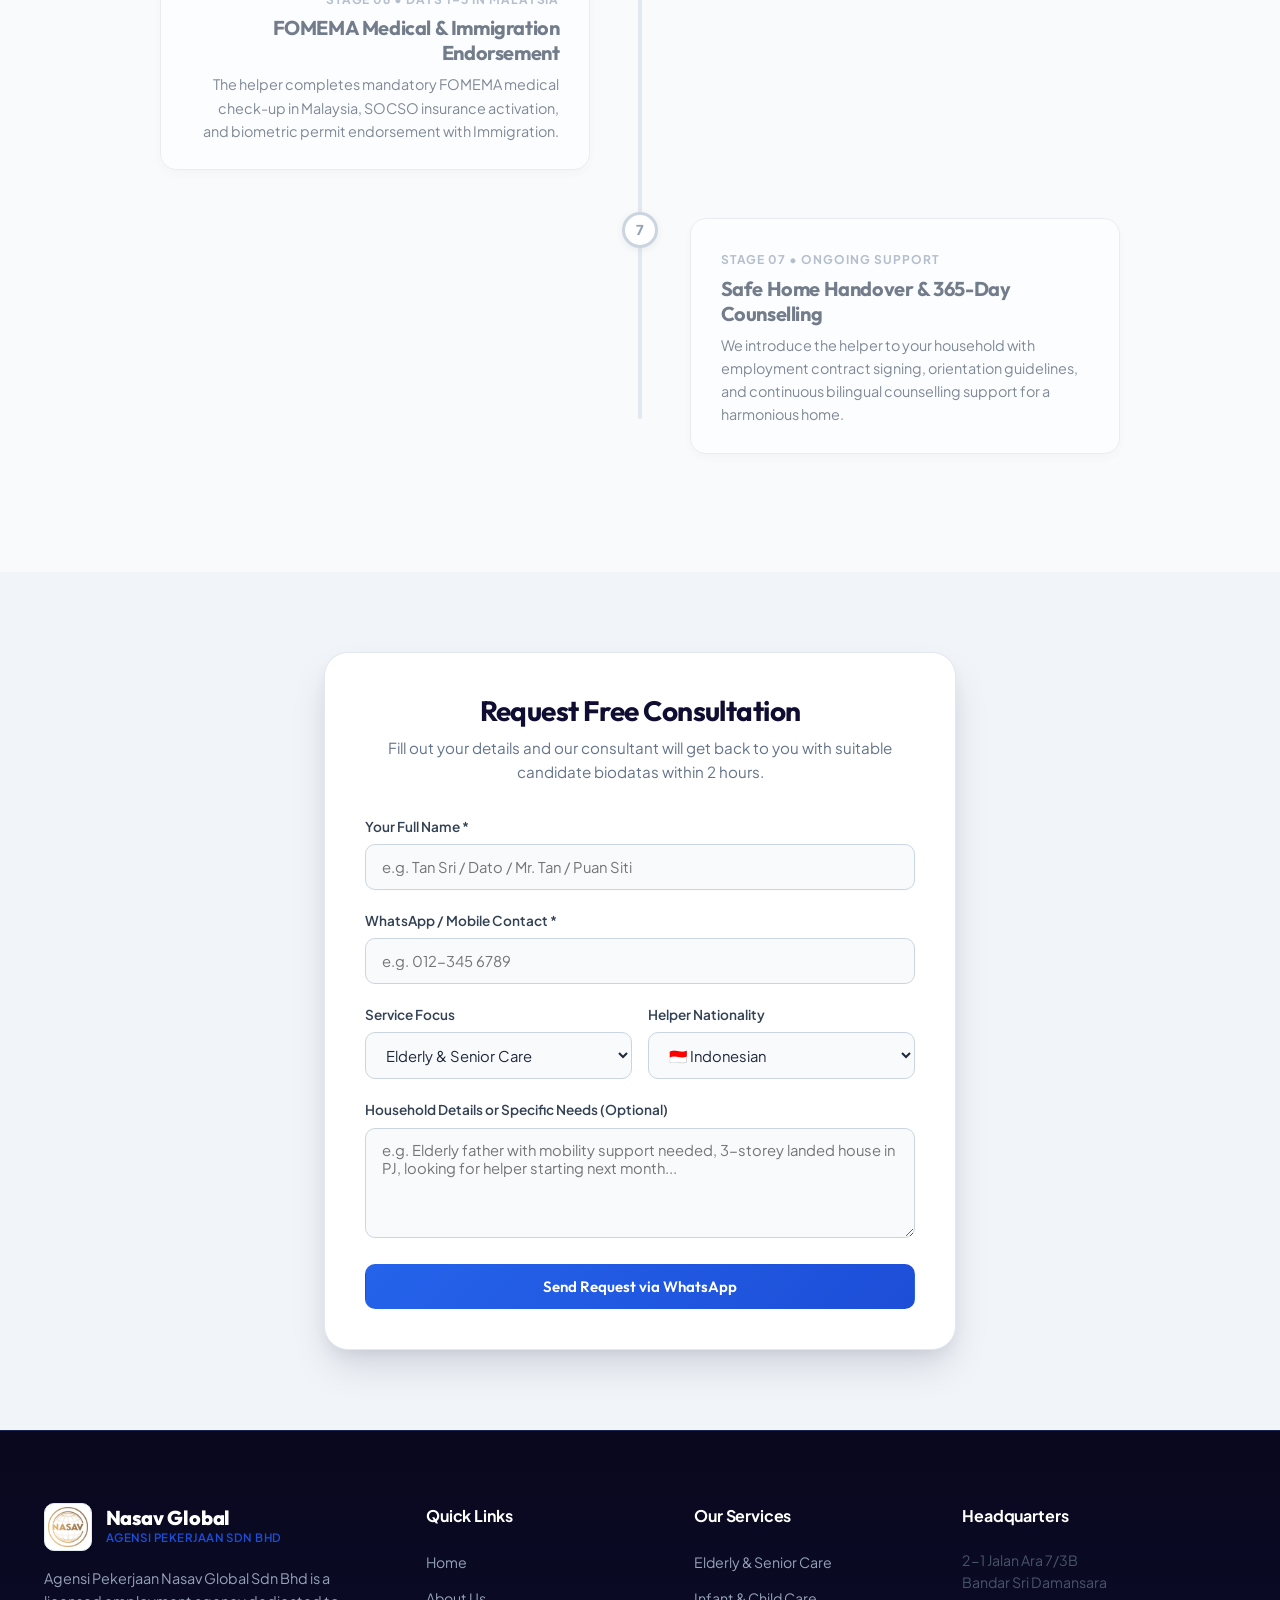
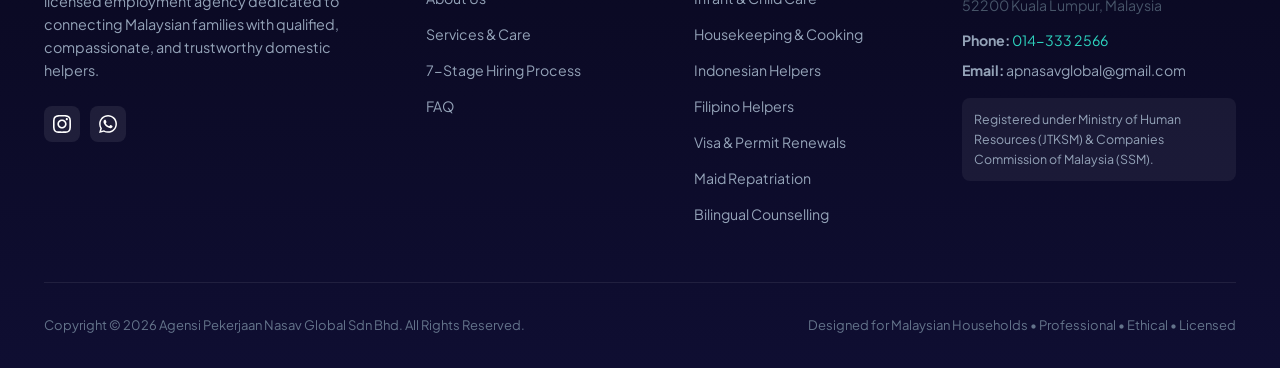
==== commit 73221869: "Move caregiver team showcase section immediately after trust bar logos" ====
--- a/index.html
+++ b/index.html
@@ -233,6 +233,59 @@
       </div>
     </section>
 
+    <!-- Caregiver Team & Training Showcase Section -->
+    <section class="section team-showcase-section" id="caregiverTeamSection">
+      <div class="container">
+        <div class="team-showcase-grid">
+          <div class="team-showcase-media">
+            <div class="team-image-frame">
+              <img src="assets/images/team-caregivers.jpg" alt="Agensi Pekerjaan Nasav Global Caregivers and Training Leadership Team" loading="lazy">
+            </div>
+          </div>
+
+          <div class="team-showcase-content">
+            <h2 class="section-title" style="text-align: left; margin-bottom: 1rem;">Trained with Dignity, Guided with Care</h2>
+            <p class="section-subtitle" style="text-align: left; margin: 0 0 1.5rem 0;">
+              Our domestic caregivers undergo structured practical training and guidance before stepping into your home.
+            </p>
+
+            <div class="team-features-list">
+              <div class="team-feature-item">
+                <div class="team-feature-icon">
+                  <svg width="22" height="22" viewBox="0 0 24 24" fill="none" stroke="currentColor" stroke-width="2"><path d="M12 22s8-4 8-10V5l-8-3-8 3v7c0 6 8 10 8 10z"/></svg>
+                </div>
+                <div>
+                  <div class="team-feature-title">Ethical Sourcing & Full Transparency</div>
+                  <div class="team-feature-desc">All helpers are recruited 100% legally through official bilateral government channels with transparent contracts and zero hidden fees.</div>
+                </div>
+              </div>
+
+              <div class="team-feature-item">
+                <div class="team-feature-icon">
+                  <svg width="22" height="22" viewBox="0 0 24 24" fill="none" stroke="currentColor" stroke-width="2"><path d="M22 11.08V12a10 10 0 1 1-5.93-9.14"/><polyline points="22 4 12 14.01 9 11.01"/></svg>
+                </div>
+                <div>
+                  <div class="team-feature-title">Hands-On Practical Training</div>
+                  <div class="team-feature-desc">Thorough coaching in patient elderly mobility assistance, infant handling, nutritional meal cooking, and Malaysian household etiquette.</div>
+                </div>
+              </div>
+
+              <div class="team-feature-item">
+                <div class="team-feature-icon">
+                  <svg width="22" height="22" viewBox="0 0 24 24" fill="none" stroke="currentColor" stroke-width="2"><path d="M17 21v-2a4 4 0 0 0-4-4H5a4 4 0 0 0-4 4v2"/><circle cx="9" cy="7" r="4"/><path d="M23 21v-2a4 4 0 0 0-3-3.87"/><path d="M16 3.13a4 4 0 0 1 0 7.75"/></svg>
+                </div>
+                <div>
+                  <div class="team-feature-title">Personal Mentorship & 365-Day Guidance</div>
+                  <div class="team-feature-desc">Our leadership maintains regular check-ins, language coaching, and bilingual dispute mediation to foster enduring trust and harmony in your household.</div>
+                </div>
+              </div>
+            </div>
+
+          </div>
+        </div>
+      </div>
+    </section>
+
     <!-- Services Section -->
     <section class="section" id="servicesSection">
       <div class="container">
@@ -578,58 +631,6 @@
     </section>
     -->
 
-    <!-- Caregiver Team & Training Showcase Section -->
-    <section class="section team-showcase-section" id="caregiverTeamSection">
-      <div class="container">
-        <div class="team-showcase-grid">
-          <div class="team-showcase-media">
-            <div class="team-image-frame">
-              <img src="assets/images/team-caregivers.jpg" alt="Agensi Pekerjaan Nasav Global Caregivers and Training Leadership Team" loading="lazy">
-            </div>
-          </div>
-
-          <div class="team-showcase-content">
-            <h2 class="section-title" style="text-align: left; margin-bottom: 1rem;">Trained with Dignity, Guided with Care</h2>
-            <p class="section-subtitle" style="text-align: left; margin: 0 0 1.5rem 0;">
-              Our domestic caregivers undergo structured practical training and guidance before stepping into your home.
-            </p>
-
-            <div class="team-features-list">
-              <div class="team-feature-item">
-                <div class="team-feature-icon">
-                  <svg width="22" height="22" viewBox="0 0 24 24" fill="none" stroke="currentColor" stroke-width="2"><path d="M12 22s8-4 8-10V5l-8-3-8 3v7c0 6 8 10 8 10z"/></svg>
-                </div>
-                <div>
-                  <div class="team-feature-title">Ethical Sourcing & Full Transparency</div>
-                  <div class="team-feature-desc">All helpers are recruited 100% legally through official bilateral government channels with transparent contracts and zero hidden fees.</div>
-                </div>
-              </div>
-
-              <div class="team-feature-item">
-                <div class="team-feature-icon">
-                  <svg width="22" height="22" viewBox="0 0 24 24" fill="none" stroke="currentColor" stroke-width="2"><path d="M22 11.08V12a10 10 0 1 1-5.93-9.14"/><polyline points="22 4 12 14.01 9 11.01"/></svg>
-                </div>
-                <div>
-                  <div class="team-feature-title">Hands-On Practical Training</div>
-                  <div class="team-feature-desc">Thorough coaching in patient elderly mobility assistance, infant handling, nutritional meal cooking, and Malaysian household etiquette.</div>
-                </div>
-              </div>
-
-              <div class="team-feature-item">
-                <div class="team-feature-icon">
-                  <svg width="22" height="22" viewBox="0 0 24 24" fill="none" stroke="currentColor" stroke-width="2"><path d="M17 21v-2a4 4 0 0 0-4-4H5a4 4 0 0 0-4 4v2"/><circle cx="9" cy="7" r="4"/><path d="M23 21v-2a4 4 0 0 0-3-3.87"/><path d="M16 3.13a4 4 0 0 1 0 7.75"/></svg>
-                </div>
-                <div>
-                  <div class="team-feature-title">Personal Mentorship & 365-Day Guidance</div>
-                  <div class="team-feature-desc">Our leadership maintains regular check-ins, language coaching, and bilingual dispute mediation to foster enduring trust and harmony in your household.</div>
-                </div>
-              </div>
-            </div>
-
-          </div>
-        </div>
-      </div>
-    </section>
 
     <!-- Enquire / Consultation Section -->
     <section class="section section-soft" id="enquireSection">
